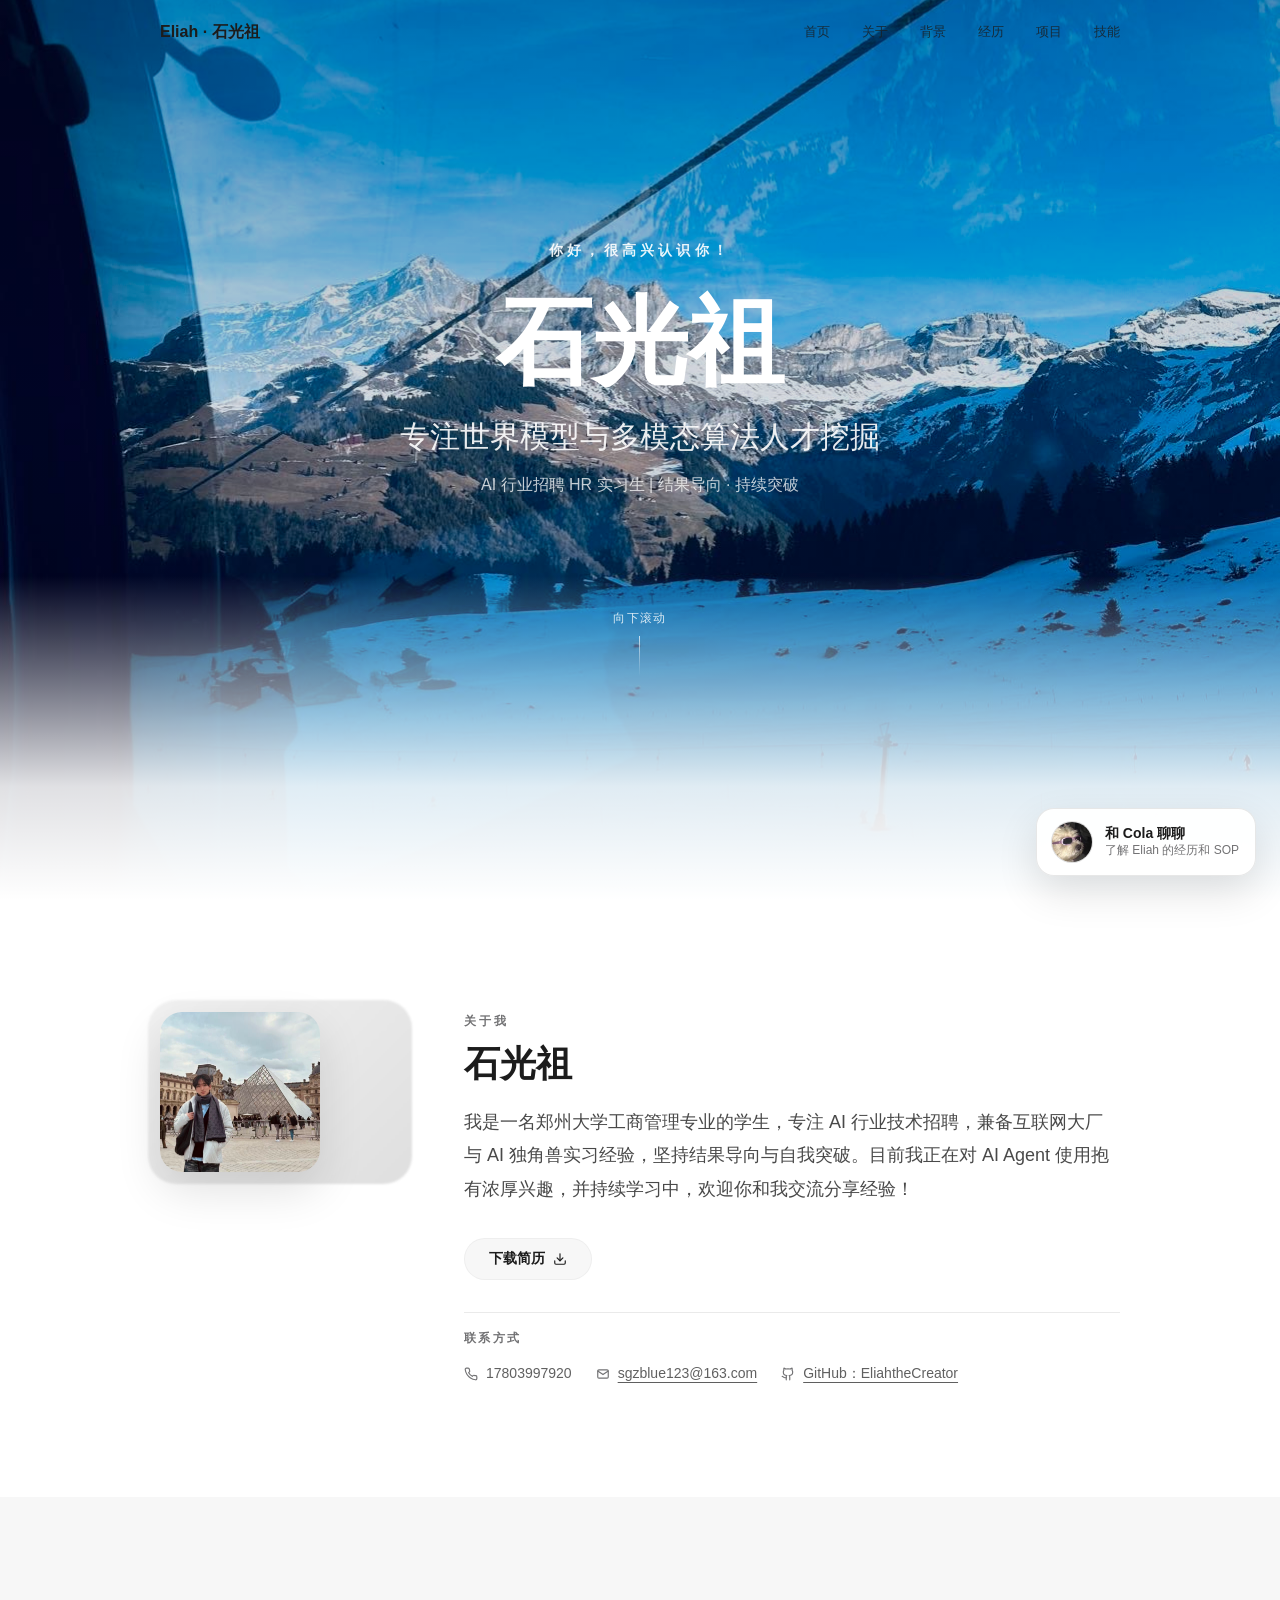
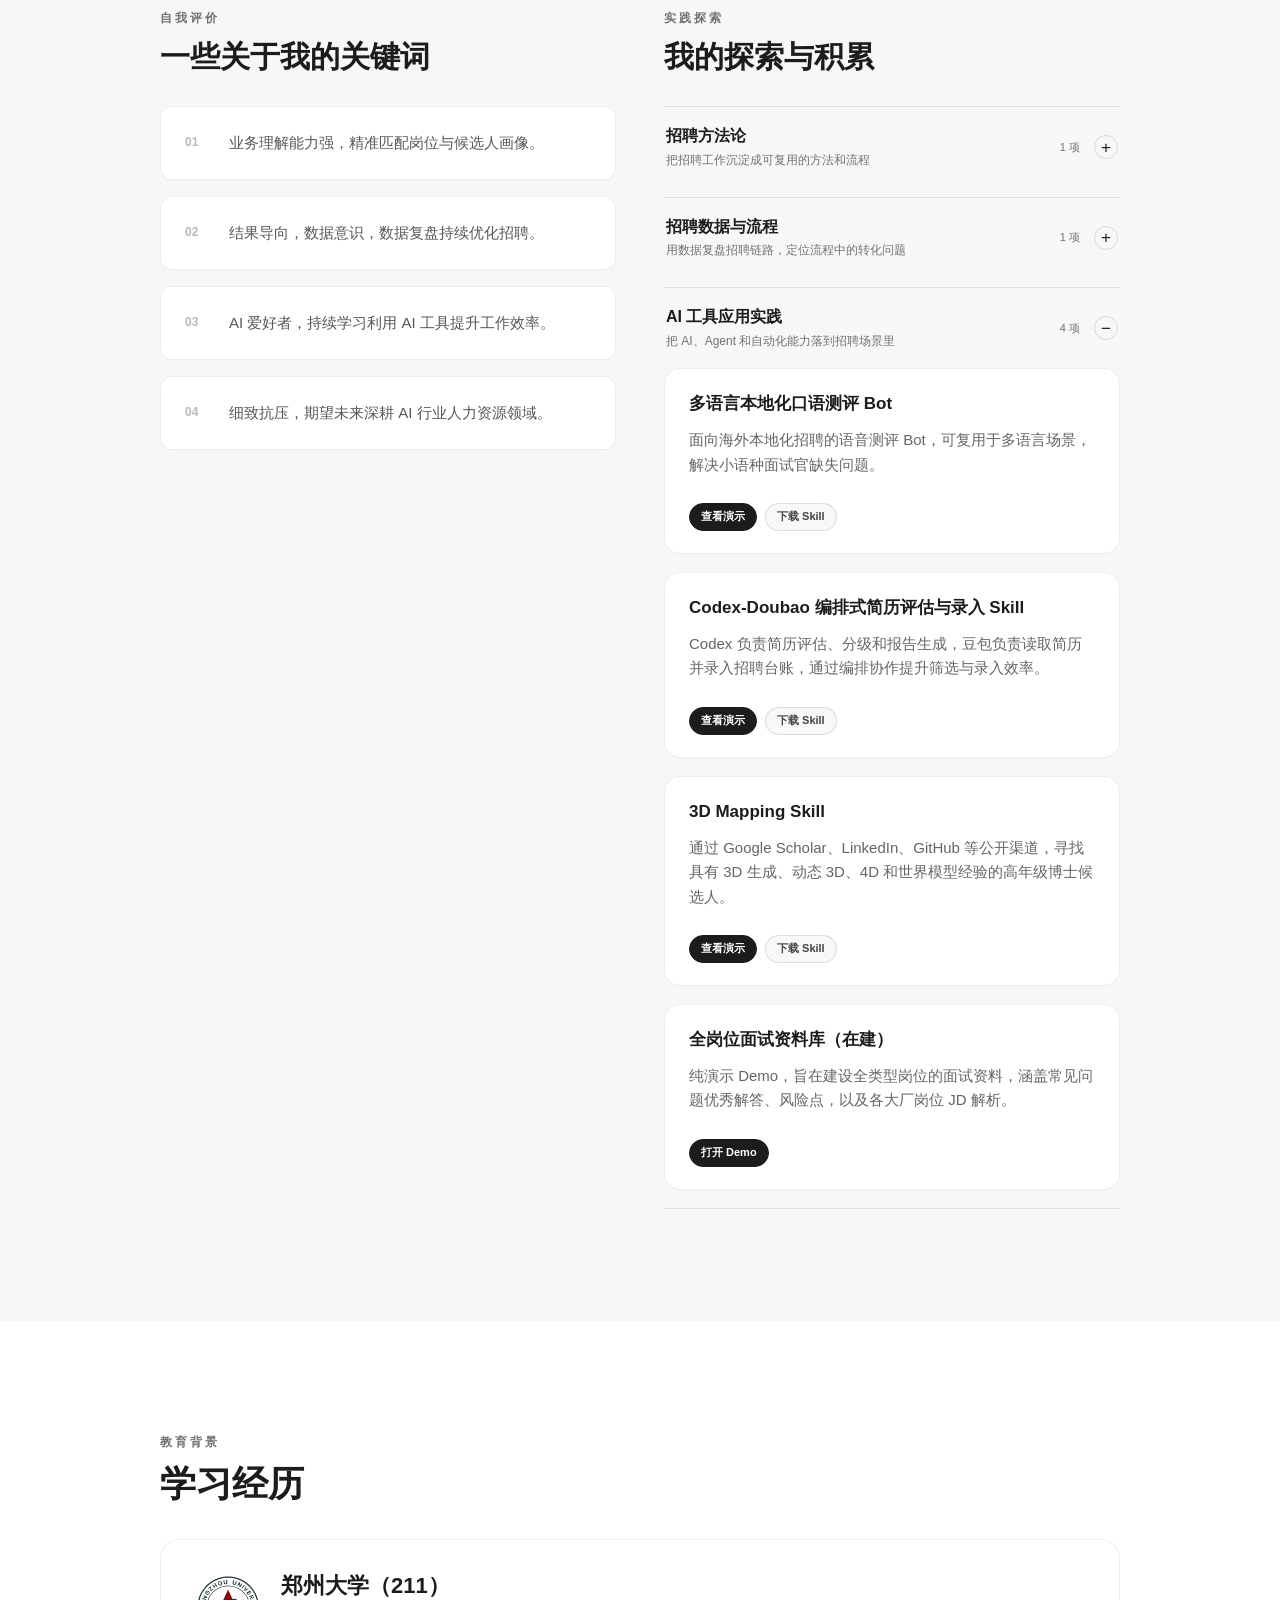
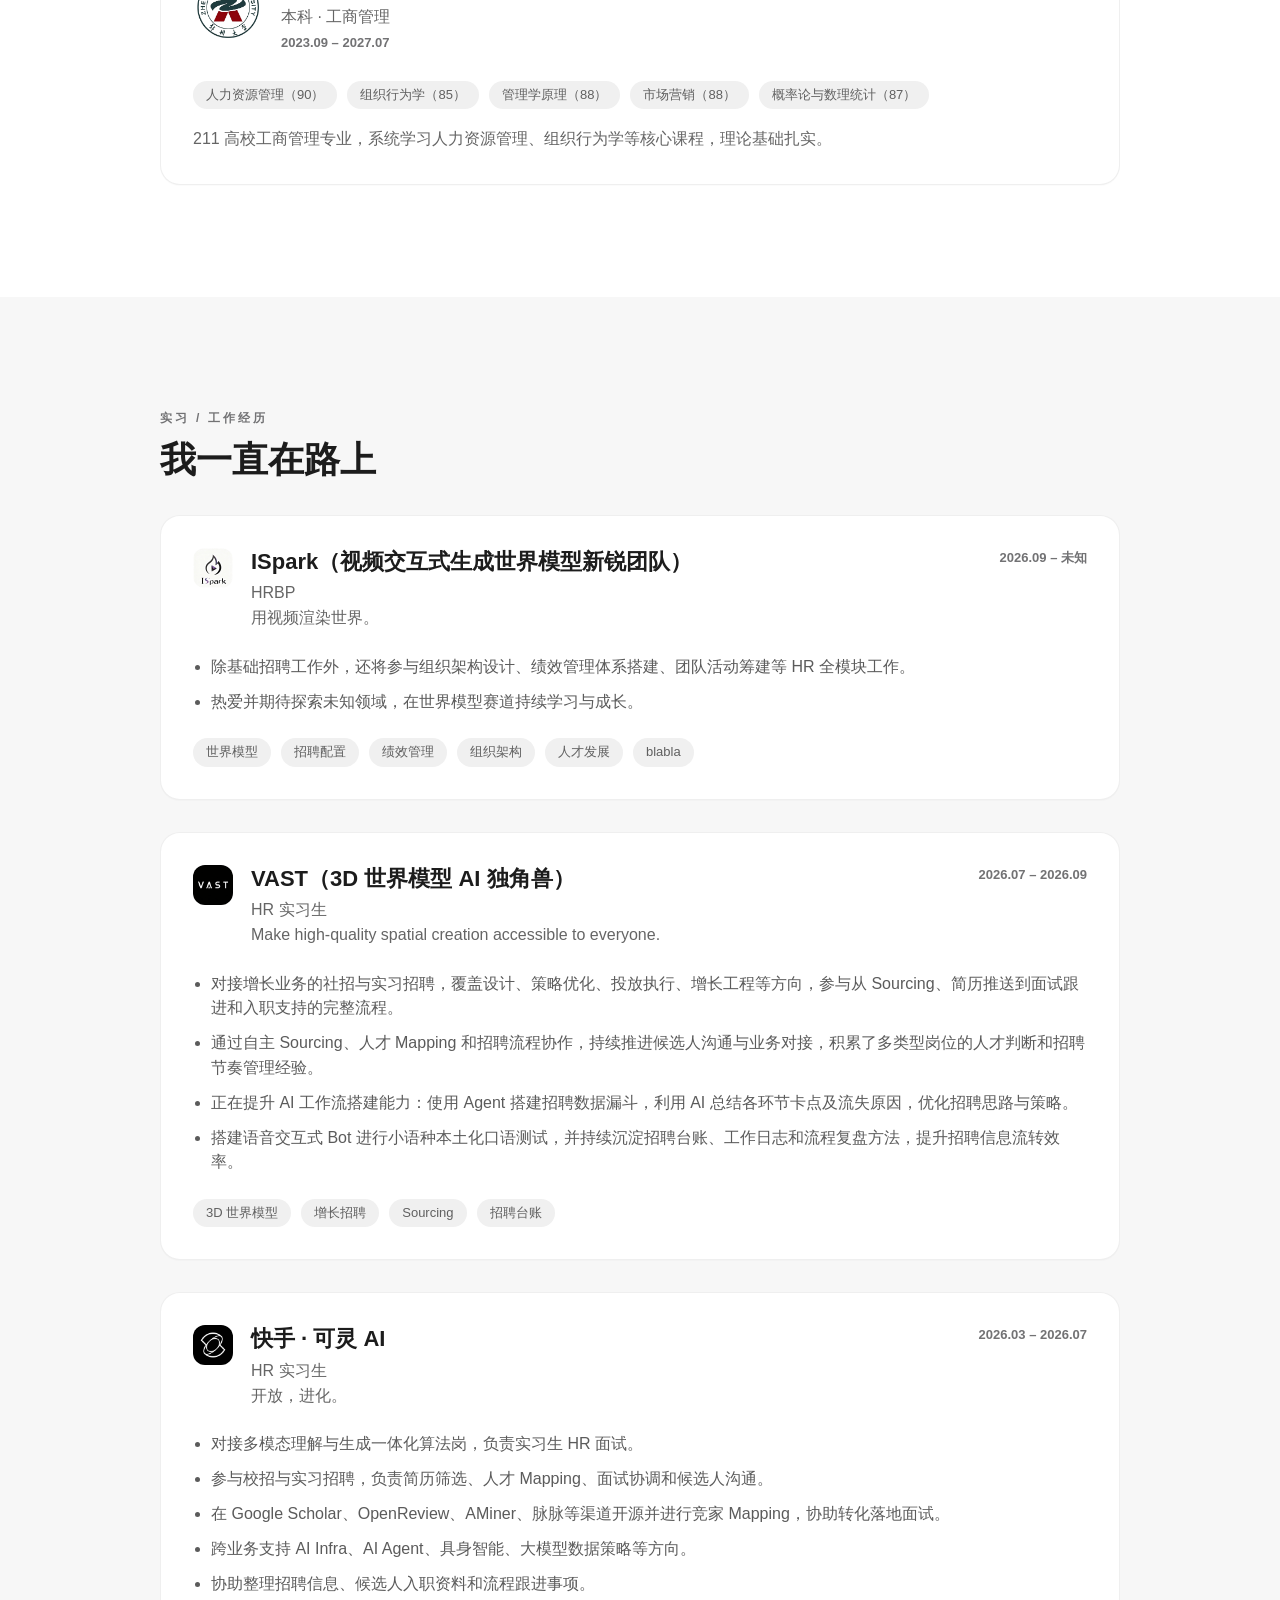
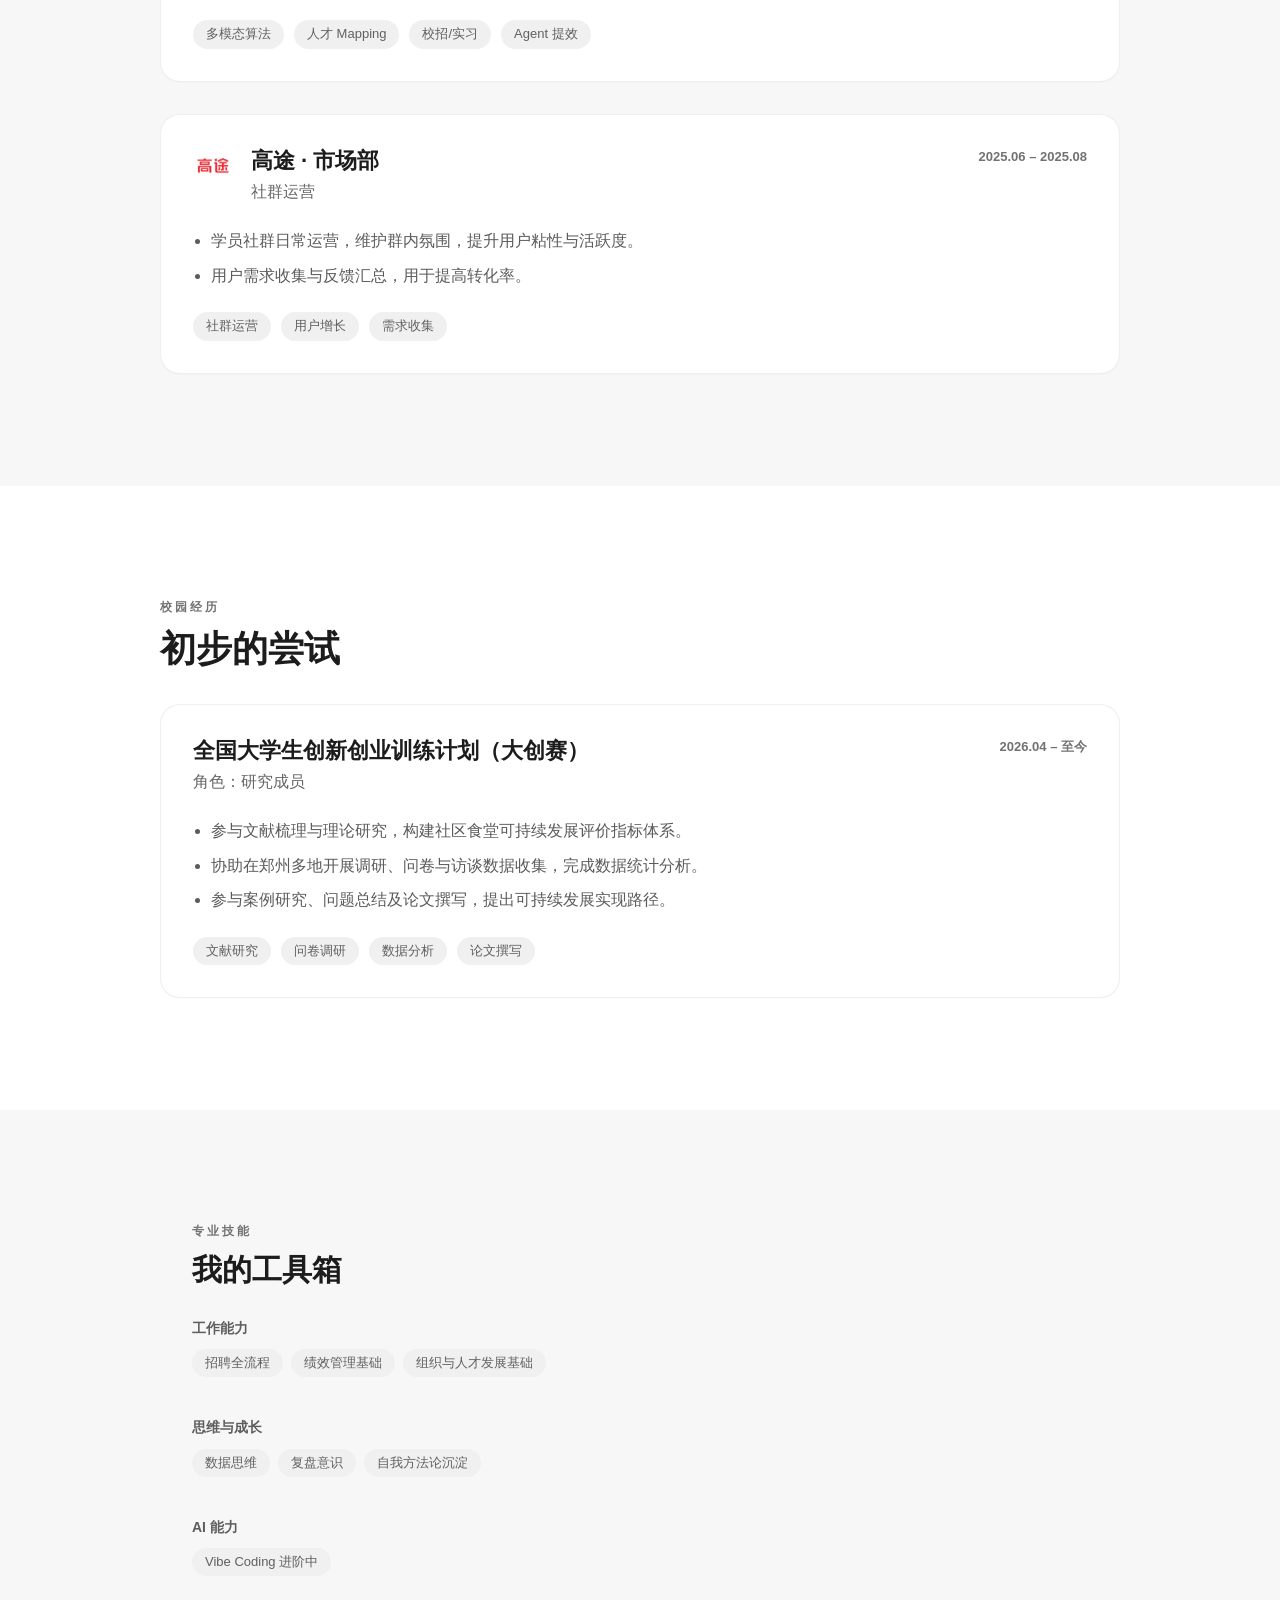
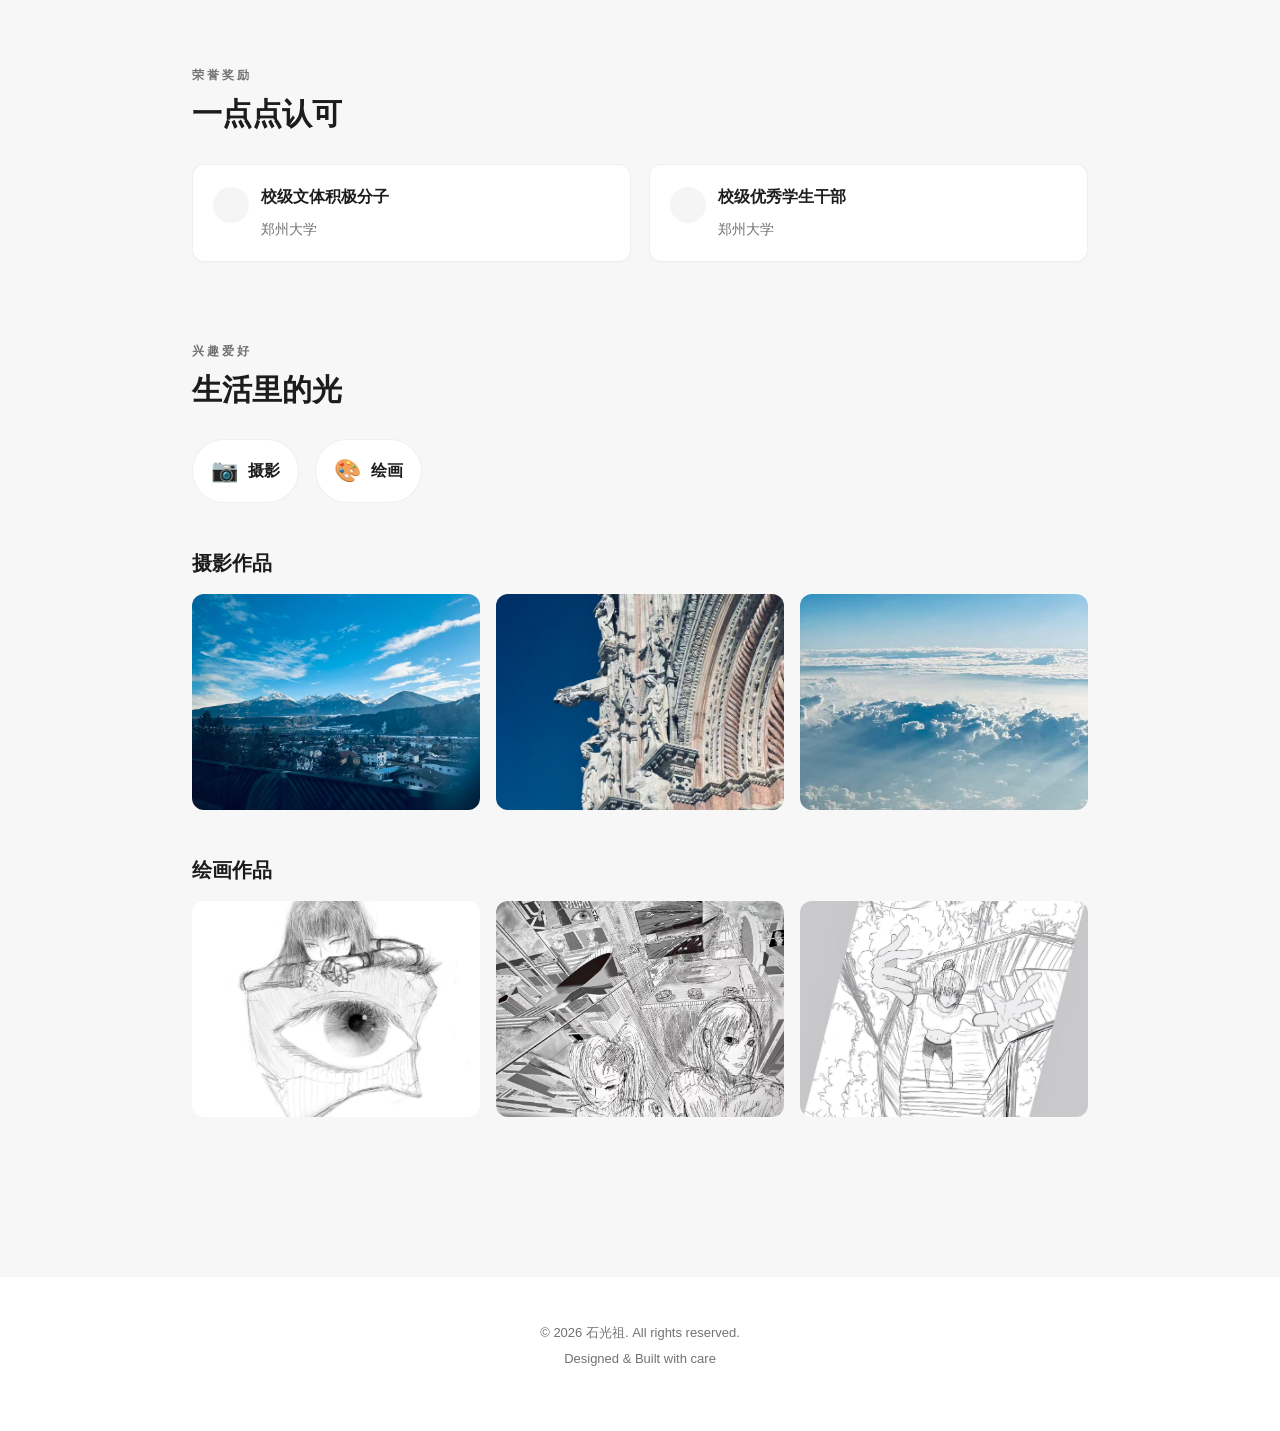
==== index.html @ 1adeec47 "Publish reusable skills and demos" ====
<!doctype html>
<html lang="zh-CN">
  <head>
    <meta charset="UTF-8" />
    <meta name="viewport" content="width=device-width, initial-scale=1.0" />
    <title>Eliah's Here</title>
    <meta
      name="description"
      content="石光祖的个人主页，专注世界模型与多模态算法人才挖掘。"
    />
    <link rel="icon" href="./assets/cola.jpg" />
    <link rel="stylesheet" href="./styles.css" />
  </head>
  <body>
    <header class="site-header" id="siteHeader">
      <div class="nav-shell">
        <a class="brand" href="#hero">Eliah · 石光祖</a>
        <nav class="nav-links" aria-label="主导航">
          <a href="#hero">首页</a>
          <a href="#about">关于</a>
          <a href="#education">背景</a>
          <a href="#experience">经历</a>
          <a href="#projects">项目</a>
          <a href="#skills">技能</a>
        </nav>
        <button class="menu-btn" id="menuBtn" type="button" aria-label="打开导航">
          <span></span>
          <span></span>
          <span></span>
        </button>
      </div>
      <nav class="mobile-menu" id="mobileMenu" aria-label="移动端导航">
        <a href="#hero">首页</a>
        <a href="#about">关于</a>
        <a href="#education">背景</a>
        <a href="#experience">经历</a>
        <a href="#projects">项目</a>
        <a href="#skills">技能</a>
      </nav>
    </header>

    <main>
      <section class="hero" id="hero">
        <img class="hero-bg" src="./assets/hero-bg.jpg" alt="封面风景" />
        <div class="hero-shade"></div>
        <div class="hero-fade"></div>
        <div class="hero-content reveal">
          <p class="eyebrow hero-eyebrow">你好，很高兴认识你！</p>
          <h1>石光祖</h1>
          <p class="hero-title">专注世界模型与多模态算法人才挖掘</p>
          <p class="hero-subtitle">AI 行业招聘 HR 实习生 | 结果导向 · 持续突破</p>
          <a class="scroll-link" href="#about">
            <span>向下滚动</span>
            <i></i>
          </a>
        </div>
      </section>

      <section class="section about" id="about">
        <div class="container about-grid reveal">
          <div class="portrait-wrap">
            <div class="portrait-glow"></div>
            <img class="portrait" src="./assets/avatar.jpg" alt="石光祖" />
            <div class="mobile-name">
              <strong>石光祖</strong>
              <span>HR · AI Native</span>
            </div>
          </div>
          <div class="about-body">
            <p class="eyebrow">关于我</p>
            <h2>石光祖</h2>
            <p class="lead">
              我是一名郑州大学工商管理专业的学生，专注 AI 行业技术招聘，兼备互联网大厂与 AI 独角兽实习经验，坚持结果导向与自我突破。目前我正在对 AI Agent 使用抱有浓厚兴趣，并持续学习中，欢迎你和我交流分享经验！
            </p>
            <a class="pill-button" href="https://4kuanfyra3sgm.feishuapp.com/app/app_17c2zdtcdy4/resume.pdf">
              下载简历
              <svg viewBox="0 0 24 24" aria-hidden="true"><path d="M21 15v4a2 2 0 0 1-2 2H5a2 2 0 0 1-2-2v-4"/><path d="M7 10l5 5 5-5"/><path d="M12 15V3"/></svg>
            </a>
            <div class="contact-block">
              <p class="eyebrow small">联系方式</p>
              <div class="contact-row">
                <a href="tel:17803997920">
                  <svg viewBox="0 0 24 24" aria-hidden="true"><path d="M22 16.92v3a2 2 0 0 1-2.18 2 19.8 19.8 0 0 1-8.63-3.07 19.5 19.5 0 0 1-6-6A19.8 19.8 0 0 1 2.12 4.18 2 2 0 0 1 4.11 2h3a2 2 0 0 1 2 1.72c.12.91.33 1.8.62 2.65a2 2 0 0 1-.45 2.11L8 9.76a16 16 0 0 0 6.24 6.24l1.27-1.27a2 2 0 0 1 2.11-.45c.85.29 1.74.5 2.65.62A2 2 0 0 1 22 16.92z"/></svg>
                  17803997920
                </a>
                <a class="contact-link-underlined" href="mailto:sgzblue123@163.com">
                  <svg viewBox="0 0 24 24" aria-hidden="true"><rect x="3" y="5" width="18" height="14" rx="2"/><path d="m3 7 9 6 9-6"/></svg>
                  sgzblue123@163.com
                </a>
                <a class="contact-link-underlined" href="https://github.com/EliahtheCreator" target="_blank" rel="noopener">
                  <svg viewBox="0 0 24 24" aria-hidden="true"><path d="M15 22v-4a4.8 4.8 0 0 0-1-3.5c3 0 6-2 6-5.5.08-1.25-.27-2.48-1-3.5.28-1.15.28-2.35 0-3.5 0 0-1 0-3 1.5-2.64-.5-5.36-.5-8 0C6 2 5 2 5 2c-.3 1.15-.3 2.35 0 3.5A5.4 5.4 0 0 0 4 9c0 3.5 3 5.5 6 5.5-.39.49-.68 1.05-.85 1.65S8.93 17.38 9 18v4"/><path d="M9 18c-4.51 2-5-2-7-2"/></svg>
                  GitHub：EliahtheCreator
                </a>
              </div>
            </div>
          </div>
        </div>
      </section>

      <section class="section section-soft self-evaluation" id="self-evaluation">
        <div class="container dual-grid reveal">
          <div class="stack-col">
            <div>
              <p class="eyebrow">自我评价</p>
              <h2>一些关于我的关键词</h2>
            </div>
            <div class="keyword-grid">
              <article><span>01</span><p>业务理解能力强，精准匹配岗位与候选人画像。</p></article>
              <article><span>02</span><p>结果导向，数据意识，数据复盘持续优化招聘。</p></article>
              <article><span>03</span><p>AI 爱好者，持续学习利用 AI 工具提升工作效率。</p></article>
              <article><span>04</span><p>细致抗压，期望未来深耕 AI 行业人力资源领域。</p></article>
            </div>
          </div>
          <div class="stack-col">
            <div>
              <p class="eyebrow">实践探索</p>
              <h2>我的探索与积累</h2>
            </div>
            <div class="project-categories">
              <details class="project-category">
                <summary>
                  <span>
                    <strong>招聘方法论</strong>
                    <small>把招聘工作沉淀成可复用的方法和流程</small>
                  </span>
                  <em>1 项</em>
                </summary>
                <div class="project-list">
                  <article class="project-card">
                    <h3>HR实习生 · 通用工作SOP</h3>
                    <p>经过长期的实习实践，沉淀招聘实习中的工作方法论，覆盖 Sourcing、简历推送、面试跟进、Offer 沟通和入职跟进等环节。</p>
                    <div class="project-actions">
                      <a class="project-link project-link-primary" href="./assets/skills/recruitment-intern-sop-original.md" target="_blank" rel="noopener">查看原稿</a>
                    </div>
                  </article>
                </div>
              </details>

              <details class="project-category">
                <summary>
                  <span>
                    <strong>招聘数据与流程</strong>
                    <small>用数据复盘招聘链路，定位流程中的转化问题</small>
                  </span>
                  <em>1 项</em>
                </summary>
                <div class="project-list">
                  <article class="project-card">
                    <h3>招聘漏斗分析</h3>
                    <p>Skill Agent 驱动的招聘数据分析工具，梳理 30+ 岗位招聘链路，识别流失症结，输出可视化归因看板。</p>
                    <div class="project-actions">
                      <span class="project-link project-link-disabled">演示暂不公开</span>
                      <a class="project-link project-link-secondary" href="./assets/skills/recruitment-funnel-analysis-skill.md" target="_blank" rel="noopener">下载 Skill</a>
                    </div>
                  </article>
                </div>
              </details>

              <details class="project-category" open>
                <summary>
                  <span>
                    <strong>AI 工具应用实践</strong>
                    <small>把 AI、Agent 和自动化能力落到招聘场景里</small>
                  </span>
                  <em>4 项</em>
                </summary>
                <div class="project-list">
                  <article class="project-card">
                    <h3>多语言本地化口语测评 Bot</h3>
                    <p>面向海外本地化招聘的语音测评 Bot，可复用于多语言场景，解决小语种面试官缺失问题。</p>
                    <div class="project-actions">
                      <a class="project-link project-link-primary" href="https://lcnwr1h8vnje.aiforce.cloud/app/app_17d8uydtnba/" target="_blank" rel="noopener">查看演示</a>
                      <a class="project-link project-link-secondary" href="./assets/skills/localization-intern-assessment-skill.md" target="_blank" rel="noopener">下载 Skill</a>
                    </div>
                  </article>
                  <article class="project-card">
                    <h3>Codex-Doubao 编排式简历评估与录入 Skill</h3>
                    <p>Codex 负责简历评估、分级和报告生成，豆包负责读取简历并录入招聘台账，通过编排协作提升筛选与录入效率。</p>
                    <div class="project-actions">
                      <a class="project-link project-link-primary" href="./assets/demos/resume-screening-demo.mov" target="_blank" rel="noopener">查看演示</a>
                      <a class="project-link project-link-secondary" href="./assets/skills/resume-screening-orchestration-skill.md" target="_blank" rel="noopener">下载 Skill</a>
                    </div>
                  </article>
                  <article class="project-card">
                    <h3>3D Mapping Skill</h3>
                    <p>通过 Google Scholar、LinkedIn、GitHub 等公开渠道，寻找具有 3D 生成、动态 3D、4D 和世界模型经验的高年级博士候选人。</p>
                    <div class="project-actions">
                      <a class="project-link project-link-primary" href="./assets/demos/3d-mapping-demo.mov" target="_blank" rel="noopener">查看演示</a>
                      <a class="project-link project-link-secondary" href="./assets/skills/ai-video-dynamic-3d-mapping-skill.md" target="_blank" rel="noopener">下载 Skill</a>
                    </div>
                  </article>
                  <article class="project-card">
                    <h3>全岗位面试资料库（在建）</h3>
                    <p>纯演示 Demo，旨在建设全类型岗位的面试资料，涵盖常见问题优秀解答、风险点，以及各大厂岗位 JD 解析。</p>
                    <div class="project-actions">
                      <a class="project-link project-link-primary" href="https://eliahthecreator.github.io/resume-interview-bot/?v=16" target="_blank" rel="noopener">打开 Demo</a>
                    </div>
                  </article>
                </div>
              </details>
            </div>
          </div>
        </div>
      </section>

      <section class="section education" id="education">
        <div class="container reveal">
          <p class="eyebrow">教育背景</p>
          <h2>学习经历</h2>
          <div class="education-card">
            <div class="edu-main">
              <img src="./assets/zzu-logo.jpg" alt="郑州大学（211）" />
              <div>
                <h3>郑州大学（211）</h3>
                <p>本科 · 工商管理</p>
                <time>2023.09 – 2027.07</time>
              </div>
            </div>
            <div class="course-grid">
              <span>人力资源管理（90）</span>
              <span>组织行为学（85）</span>
              <span>管理学原理（88）</span>
              <span>市场营销（88）</span>
              <span>概率论与数理统计（87）</span>
            </div>
            <p class="muted">211 高校工商管理专业，系统学习人力资源管理、组织行为学等核心课程，理论基础扎实。</p>
          </div>
        </div>
      </section>

      <section class="section section-soft experience" id="experience">
        <div class="container reveal">
          <p class="eyebrow">实习 / 工作经历</p>
          <h2>我一直在路上</h2>
          <div class="timeline">
            <article class="experience-card">
              <div class="role-head">
                <img src="./assets/ispark-logo.jpg" alt="ISpark（视频交互式生成世界模型新锐团队）" />
                <div>
                  <h3>ISpark（视频交互式生成世界模型新锐团队）</h3>
                  <p>HRBP</p>
                  <span>用视频渲染世界。</span>
                </div>
                <time>2026.09 – 未知</time>
              </div>
              <ul>
                <li>除基础招聘工作外，还将参与组织架构设计、绩效管理体系搭建、团队活动筹建等 HR 全模块工作。</li>
                <li>热爱并期待探索未知领域，在世界模型赛道持续学习与成长。</li>
              </ul>
              <div class="tags"><span>世界模型</span><span>招聘配置</span><span>绩效管理</span><span>组织架构</span><span>人才发展</span><span>blabla</span></div>
            </article>

            <article class="experience-card">
              <div class="role-head">
                <img src="./assets/vast-logo.jpg" alt="VAST（3D 世界模型 AI 独角兽）" />
                <div>
                  <h3>VAST（3D 世界模型 AI 独角兽）</h3>
                  <p>HR 实习生</p>
                  <span>Make high-quality spatial creation accessible to everyone.</span>
                </div>
                <time>2026.07 – 2026.09</time>
              </div>
              <ul>
                <li>对接增长业务的社招与实习招聘，覆盖设计、策略优化、投放执行、增长工程等方向，参与从 Sourcing、简历推送到面试跟进和入职支持的完整流程。</li>
                <li>通过自主 Sourcing、人才 Mapping 和招聘流程协作，持续推进候选人沟通与业务对接，积累了多类型岗位的人才判断和招聘节奏管理经验。</li>
                <li>正在提升 AI 工作流搭建能力：使用 Agent 搭建招聘数据漏斗，利用 AI 总结各环节卡点及流失原因，优化招聘思路与策略。</li>
                <li>搭建语音交互式 Bot 进行小语种本土化口语测试，并持续沉淀招聘台账、工作日志和流程复盘方法，提升招聘信息流转效率。</li>
              </ul>
              <div class="tags"><span>3D 世界模型</span><span>增长招聘</span><span>Sourcing</span><span>招聘台账</span></div>
            </article>

            <article class="experience-card">
              <div class="role-head">
                <img src="./assets/kuaishou-logo.jpg" alt="快手 · 可灵 AI" />
                <div>
                  <h3>快手 · 可灵 AI</h3>
                  <p>HR 实习生</p>
                  <span>开放，进化。</span>
                </div>
                <time>2026.03 – 2026.07</time>
              </div>
              <ul>
                <li>对接多模态理解与生成一体化算法岗，负责实习生 HR 面试。</li>
                <li>参与校招与实习招聘，负责简历筛选、人才 Mapping、面试协调和候选人沟通。</li>
                <li>在 Google Scholar、OpenReview、AMiner、脉脉等渠道开源并进行竞家 Mapping，协助转化落地面试。</li>
                <li>跨业务支持 AI Infra、AI Agent、具身智能、大模型数据策略等方向。</li>
                <li>协助整理招聘信息、候选人入职资料和流程跟进事项。</li>
              </ul>
              <div class="tags"><span>多模态算法</span><span>人才 Mapping</span><span>校招/实习</span><span>Agent 提效</span></div>
            </article>

            <article class="experience-card">
              <div class="role-head">
                <img src="./assets/gaotu-logo.jpg" alt="高途 · 市场部" />
                <div>
                  <h3>高途 · 市场部</h3>
                  <p>社群运营</p>
                </div>
                <time>2025.06 – 2025.08</time>
              </div>
              <ul>
                <li>学员社群日常运营，维护群内氛围，提升用户粘性与活跃度。</li>
                <li>用户需求收集与反馈汇总，用于提高转化率。</li>
              </ul>
              <div class="tags"><span>社群运营</span><span>用户增长</span><span>需求收集</span></div>
            </article>
          </div>
        </div>
      </section>

      <section class="section campus" id="projects">
        <div class="container reveal">
          <p class="eyebrow">校园经历</p>
          <h2>初步的尝试</h2>
          <article class="plain-card">
            <div class="split-head">
              <div>
                <h3>全国大学生创新创业训练计划（大创赛）</h3>
                <p>角色：研究成员</p>
              </div>
              <time>2026.04 – 至今</time>
            </div>
            <ul>
              <li>参与文献梳理与理论研究，构建社区食堂可持续发展评价指标体系。</li>
              <li>协助在郑州多地开展调研、问卷与访谈数据收集，完成数据统计分析。</li>
              <li>参与案例研究、问题总结及论文撰写，提出可持续发展实现路径。</li>
            </ul>
            <div class="tags"><span>文献研究</span><span>问卷调研</span><span>数据分析</span><span>论文撰写</span></div>
          </article>
        </div>
      </section>

      <section class="section section-soft skills" id="skills">
        <div class="container reveal">
          <p class="eyebrow">专业技能</p>
          <h2>我的工具箱</h2>
          <div class="skill-grid">
            <article><h3>工作能力</h3><span>招聘全流程</span><span>绩效管理基础</span><span>组织与人才发展基础</span></article>
            <article><h3>思维与成长</h3><span>数据思维</span><span>复盘意识</span><span>自我方法论沉淀</span></article>
            <article><h3>AI 能力</h3><span>Vibe Coding 进阶中</span></article>
          </div>
          <div class="subsection">
            <p class="eyebrow">荣誉奖励</p>
            <h2>一点点认可</h2>
          </div>
          <div class="award-list">
            <article><strong>校级文体积极分子</strong><span>郑州大学</span></article>
            <article><strong>校级优秀学生干部</strong><span>郑州大学</span></article>
          </div>
          <div class="subsection">
            <p class="eyebrow">兴趣爱好</p>
            <h2>生活里的光</h2>
          </div>
          <div class="hobby-icons">
            <div><span>📷</span><strong>摄影</strong></div>
            <div><span>🎨</span><strong>绘画</strong></div>
          </div>
          <h3 class="gallery-title">摄影作品</h3>
          <div class="gallery">
            <figure><img src="./assets/photo-1.jpg" alt="奥地利 · 因斯布鲁克" /><figcaption>奥地利 · 因斯布鲁克</figcaption></figure>
            <figure><img src="./assets/photo-2.jpg" alt="意大利 · 锡耶纳大教堂" /><figcaption>意大利 · 锡耶纳大教堂</figcaption></figure>
            <figure><img src="./assets/photo-3.jpg" alt="蓝天白云" /><figcaption>蓝天白云</figcaption></figure>
          </div>
          <h3 class="gallery-title">绘画作品</h3>
          <div class="gallery">
            <figure><img src="./assets/painting-1.jpg" alt="《裂瞳》" /><figcaption>《裂瞳》</figcaption></figure>
            <figure><img src="./assets/painting-2.jpg" alt="《Tears of Steel》" /><figcaption>《Tears of Steel》</figcaption></figure>
            <figure><img src="./assets/painting-3.jpg" alt="《向尘隅》" /><figcaption>《向尘隅》</figcaption></figure>
          </div>
        </div>
      </section>
    </main>

    <section class="agent-shell" aria-label="Cola 对话助手">
      <button class="agent-launcher" id="agentLauncher" type="button" aria-haspopup="dialog" aria-controls="agentPanel" aria-expanded="false">
        <span class="agent-launcher-icon" aria-hidden="true">
          <img src="./assets/cola.jpg" alt="" />
        </span>
        <span class="agent-launcher-copy">
          <strong>和 Cola 聊聊</strong>
          <small>了解 Eliah 的经历和 SOP</small>
        </span>
      </button>

      <aside class="agent-panel" id="agentPanel" role="dialog" aria-modal="false" aria-label="Cola 对话助手" hidden>
        <div class="agent-panel-header">
          <div>
            <p class="agent-kicker">Cola</p>
            <h2>问我关于 Eliah 的事</h2>
          </div>
          <button class="agent-close" id="agentClose" type="button" aria-label="关闭对话助手">
            <svg viewBox="0 0 24 24" aria-hidden="true"><path d="M18 6 6 18"/><path d="m6 6 12 12"/></svg>
          </button>
        </div>
        <div class="agent-body">
          <p class="agent-note">这是一个基于主页内容的离线助手。你可以直接问经历、教育、项目、招聘 SOP、兴趣，或者让它把回答说得更像聊天一点。</p>
          <div class="agent-suggestions" id="agentSuggestions"></div>
          <div class="agent-messages" id="agentMessages" aria-live="polite"></div>
        </div>
        <form class="agent-composer" id="agentForm">
          <input id="agentInput" type="text" autocomplete="off" placeholder="比如：你在 VAST 主要做了什么？" />
          <button type="submit">发送</button>
        </form>
      </aside>
    </section>

    <footer class="footer">
      <p>© 2026 石光祖. All rights reserved.</p>
      <p>Designed &amp; Built with care</p>
    </footer>

    <script src="./script.js"></script>
  </body>
</html>
---- styles.css ----
:root {
  --foreground: #1c1c1c;
  --muted: #727274;
  --soft: #f7f7f7;
  --line: rgba(28, 28, 28, 0.1);
  --card: #ffffff;
  --container: 960px;
}

* {
  box-sizing: border-box;
}

html {
  scroll-behavior: smooth;
}

body {
  margin: 0;
  background: #ffffff;
  color: var(--foreground);
  font-family: Inter, "Noto Sans SC", -apple-system, BlinkMacSystemFont, "Segoe UI", Roboto, sans-serif;
  font-size: 16px;
  line-height: 1.55;
  letter-spacing: 0;
}

a {
  color: inherit;
  text-decoration: none;
}

img {
  display: block;
  max-width: 100%;
}

svg {
  width: 1em;
  height: 1em;
  fill: none;
  stroke: currentColor;
  stroke-width: 2;
  stroke-linecap: round;
  stroke-linejoin: round;
}

.site-header {
  position: fixed;
  inset: 0 0 auto;
  z-index: 50;
  color: var(--foreground);
  transition: background 0.4s ease, color 0.4s ease, border-color 0.4s ease, box-shadow 0.4s ease;
  border-bottom: 1px solid transparent;
}

.site-header.is-scrolled,
.site-header.menu-open {
  background: rgba(255, 255, 255, 0.94);
  color: var(--foreground);
  border-bottom-color: var(--line);
  box-shadow: 0 12px 32px rgba(0, 0, 0, 0.03);
  backdrop-filter: blur(18px);
}

.nav-shell {
  width: min(var(--container), calc(100% - 48px));
  height: 64px;
  margin: 0 auto;
  display: flex;
  align-items: center;
  justify-content: space-between;
}

.brand {
  font-size: 16px;
  font-weight: 700;
  letter-spacing: 0;
}

.nav-links {
  display: flex;
  gap: 32px;
  align-items: center;
}

.nav-links a,
.mobile-menu a {
  font-size: 13px;
  font-weight: 500;
  color: currentColor;
  opacity: 0.78;
  transition: opacity 0.25s ease, color 0.25s ease;
}

.nav-links a:hover,
.mobile-menu a:hover {
  opacity: 1;
}

.menu-btn {
  display: none;
  width: 40px;
  height: 40px;
  border: 0;
  background: transparent;
  color: currentColor;
  padding: 9px;
}

.menu-btn span {
  display: block;
  height: 2px;
  margin: 5px 0;
  background: currentColor;
  border-radius: 2px;
}

.mobile-menu {
  display: none;
  width: min(var(--container), calc(100% - 48px));
  margin: 0 auto;
  padding: 8px 0 18px;
  gap: 14px;
}

.hero {
  position: relative;
  min-height: 100svh;
  display: flex;
  align-items: center;
  justify-content: center;
  overflow: hidden;
}

.hero-bg,
.hero-shade,
.hero-fade {
  position: absolute;
  inset: 0;
}

.hero-bg {
  width: 100%;
  height: 100%;
  object-fit: cover;
}

.hero-shade {
  background: linear-gradient(180deg, rgba(0, 0, 0, 0.28), rgba(0, 0, 0, 0.12) 46%, rgba(0, 0, 0, 0.3));
}

.hero-fade {
  top: auto;
  height: 36%;
  background: linear-gradient(0deg, #fff 0%, rgba(255, 255, 255, 0.88) 35%, rgba(255, 255, 255, 0) 100%);
}

.hero-content {
  position: relative;
  z-index: 1;
  width: min(544px, calc(100% - 48px));
  padding: 80px 0 64px;
  text-align: center;
}

.eyebrow {
  margin: 0 0 12px;
  color: var(--muted);
  font-size: 12px;
  font-weight: 600;
  letter-spacing: 0.24em;
  text-transform: uppercase;
}

.hero-eyebrow {
  margin-bottom: 30px;
  color: rgba(255, 255, 255, 0.9);
  letter-spacing: 0.3em;
  font-size: 14px;
}

.hero h1 {
  margin: 0;
  color: #fff;
  font-size: 96px;
  line-height: 1.05;
  font-weight: 700;
  letter-spacing: 0;
}

.hero-title {
  margin: 26px 0 0;
  color: rgba(255, 255, 255, 0.9);
  font-size: 30px;
  line-height: 1.2;
  font-weight: 300;
}

.hero-subtitle {
  margin: 18px 0 0;
  color: rgba(255, 255, 255, 0.76);
  font-size: 16px;
  font-weight: 300;
}

.scroll-link {
  display: inline-flex;
  flex-direction: column;
  align-items: center;
  gap: 8px;
  margin-top: 112px;
  color: rgba(255, 255, 255, 0.82);
  font-size: 12px;
  letter-spacing: 0.12em;
}

.scroll-link i {
  width: 1px;
  height: 40px;
  background: linear-gradient(180deg, rgba(255, 255, 255, 0.72), rgba(255, 255, 255, 0));
}

.section {
  padding: 112px 0;
}

.section-soft {
  background: var(--soft);
}

.container {
  width: min(var(--container), calc(100% - 48px));
  margin: 0 auto;
}

h2 {
  margin: 0 0 34px;
  font-size: 36px;
  line-height: 1.15;
  font-weight: 700;
  letter-spacing: 0;
}

h3 {
  margin: 0;
  font-size: 22px;
  line-height: 1.25;
  letter-spacing: 0;
}

.about-grid {
  display: grid;
  grid-template-columns: 240px 1fr;
  gap: 64px;
  align-items: start;
}

.portrait-wrap {
  position: relative;
}

.portrait-glow {
  position: absolute;
  inset: -12px;
  border-radius: 28px;
  background: linear-gradient(135deg, #f2f2f2, #dfdfdf);
  filter: blur(1px);
}

.portrait {
  position: relative;
  width: 160px;
  height: 160px;
  object-fit: cover;
  border-radius: 22px;
  box-shadow: 0 18px 46px rgba(0, 0, 0, 0.12);
}

.mobile-name {
  display: none;
}

.about-body h2 {
  margin-bottom: 22px;
}

.lead {
  margin: 0;
  color: rgba(28, 28, 28, 0.8);
  font-size: 18px;
  line-height: 1.85;
  font-weight: 300;
}

.pill-button {
  display: inline-flex;
  align-items: center;
  gap: 8px;
  margin-top: 32px;
  min-height: 42px;
  padding: 0 24px;
  border-radius: 999px;
  background: #f7f7f7;
  border: 1px solid rgba(28, 28, 28, 0.04);
  font-size: 14px;
  font-weight: 700;
  transition: background 0.25s ease, transform 0.25s ease;
}

.pill-button:hover {
  background: #ececec;
  transform: translateY(-1px);
}

.contact-block {
  margin-top: 32px;
  padding-top: 16px;
  border-top: 1px solid rgba(28, 28, 28, 0.09);
}

.eyebrow.small {
  margin-bottom: 16px;
  letter-spacing: 0.2em;
}

.contact-row {
  display: flex;
  flex-wrap: wrap;
  gap: 12px 24px;
}

.contact-row a,
.contact-row span {
  display: inline-flex;
  align-items: center;
  gap: 8px;
  color: rgba(28, 28, 28, 0.7);
  font-size: 14px;
}

.contact-row svg {
  color: var(--muted);
}

.contact-link-underlined {
  text-decoration: underline;
  text-underline-offset: 4px;
  text-decoration-thickness: 1px;
}

.contact-link-underlined:hover {
  color: var(--foreground);
  text-decoration-thickness: 1.5px;
}

.dual-grid {
  display: grid;
  grid-template-columns: repeat(2, minmax(0, 1fr));
  gap: 48px;
}

.stack-col {
  display: grid;
  align-content: start;
  gap: 32px;
}

.self-evaluation h2 {
  margin-bottom: 0;
  font-size: 30px;
}

.keyword-grid {
  display: grid;
  grid-template-columns: 1fr;
  gap: 16px;
}

.keyword-grid article,
.project-card,
.education-card,
.experience-card,
.plain-card,
.skill-grid article,
.award-list article {
  border: 1px solid rgba(28, 28, 28, 0.07);
  background: #fff;
  box-shadow: 0 1px 1px rgba(0, 0, 0, 0.02);
}

.keyword-grid article {
  position: relative;
  min-height: 74px;
  padding: 24px 24px 24px 68px;
  border-radius: 12px;
}

.keyword-grid span {
  position: absolute;
  left: 24px;
  top: 26px;
  display: block;
  margin-bottom: 0;
  color: #b9b9bb;
  font-size: 12px;
  font-weight: 700;
}

.keyword-grid p {
  margin: 0;
  color: rgba(28, 28, 28, 0.74);
  font-size: 15px;
}

.project-list {
  display: grid;
  gap: 18px;
}

.project-categories {
  display: grid;
  gap: 10px;
}

.project-category {
  border-top: 1px solid rgba(28, 28, 28, 0.1);
}

.project-category:last-child {
  border-bottom: 1px solid rgba(28, 28, 28, 0.1);
}

.project-category summary {
  display: grid;
  grid-template-columns: 1fr auto;
  gap: 18px;
  align-items: center;
  padding: 18px 2px;
  cursor: pointer;
  list-style: none;
}

.project-category summary::-webkit-details-marker {
  display: none;
}

.project-category summary > span {
  display: grid;
  gap: 4px;
}

.project-category summary strong {
  font-size: 16px;
  line-height: 1.35;
}

.project-category summary small {
  color: var(--muted);
  font-size: 12px;
  line-height: 1.5;
}

.project-category summary em {
  display: inline-flex;
  align-items: center;
  gap: 14px;
  color: var(--muted);
  font-size: 11px;
  font-style: normal;
  white-space: nowrap;
}

.project-category summary em::after {
  content: "+";
  display: inline-grid;
  width: 22px;
  height: 22px;
  place-items: center;
  border: 1px solid rgba(28, 28, 28, 0.14);
  border-radius: 50%;
  color: var(--foreground);
  font-size: 17px;
  font-weight: 400;
  line-height: 1;
}

.project-category[open] summary em::after {
  content: "−";
}

.project-category .project-list {
  padding: 0 0 18px;
}

.project-card {
  display: flex;
  flex-direction: column;
  padding: 24px 24px 22px;
  border-radius: 16px;
  transition: transform 0.25s ease, box-shadow 0.25s ease;
}

.project-card:hover {
  transform: translateY(-2px);
  box-shadow: 0 20px 50px rgba(0, 0, 0, 0.06);
}

.project-card p {
  margin: 14px 0 0;
  color: rgba(28, 28, 28, 0.68);
  font-size: 15px;
  line-height: 1.62;
}

.project-card h3 {
  font-size: 17px;
  margin: 0;
}

.project-actions {
  display: flex;
  flex-wrap: wrap;
  gap: 8px;
  margin-top: 24px;
  padding-top: 2px;
}

.project-link {
  display: inline-flex;
  align-items: center;
  justify-content: center;
  min-height: 28px;
  padding: 0 11px;
  border-radius: 999px;
  border: 1px solid rgba(28, 28, 28, 0.12);
  background: #fff;
  color: rgba(28, 28, 28, 0.82);
  font-size: 11px;
  font-weight: 600;
  text-decoration: none;
}

.project-link-primary {
  background: #1c1c1c;
  border-color: #1c1c1c;
  color: #fff;
}

.project-link-secondary {
  background: #f8f8f8;
}

.project-link-disabled {
  background: #f4f4f4;
  border-color: rgba(28, 28, 28, 0.08);
  color: rgba(28, 28, 28, 0.48);
  cursor: default;
}

.project-link-primary:hover {
  background: #333;
  border-color: #333;
}

.project-link-secondary:hover {
  background: #f1f1f1;
}

.education-card,
.plain-card {
  position: relative;
  padding: 32px;
  border-radius: 20px;
}

.edu-main,
.role-head {
  display: grid;
  grid-template-columns: auto 1fr auto;
  gap: 18px;
  align-items: start;
}

.edu-main img {
  width: 70px;
  height: 70px;
  border-radius: 16px;
  object-fit: cover;
}

time {
  color: var(--muted);
  font-size: 13px;
  font-weight: 600;
  white-space: nowrap;
}

.edu-main p,
.role-head p,
.role-head span,
.split-head p,
.muted {
  margin: 6px 0 0;
  color: rgba(28, 28, 28, 0.68);
}

.course-grid {
  display: flex;
  flex-wrap: wrap;
  gap: 10px;
  margin: 26px 0 18px;
}

.course-grid span,
.tags span,
.skill-grid span {
  display: inline-flex;
  align-items: center;
  min-height: 28px;
  padding: 4px 13px;
  border-radius: 999px;
  background: #f0f0f0;
  color: rgba(28, 28, 28, 0.68);
  font-size: 13px;
  font-weight: 500;
}

.timeline {
  display: grid;
  gap: 32px;
}

.experience-card {
  padding: 32px;
  border-radius: 20px;
}

.role-head img {
  width: 40px;
  height: 40px;
  border-radius: 12px;
  object-fit: cover;
}

.experience-card ul,
.plain-card ul {
  margin: 24px 0 0;
  padding-left: 18px;
  color: rgba(28, 28, 28, 0.72);
}

.experience-card li,
.plain-card li {
  margin: 10px 0;
}

.tags {
  display: flex;
  flex-wrap: wrap;
  gap: 10px;
  margin-top: 24px;
}

.split-head {
  display: flex;
  align-items: start;
  justify-content: space-between;
  gap: 24px;
}

.skill-grid {
  display: grid;
  gap: 32px;
}

.skill-grid article {
  min-height: auto;
  padding: 0;
  border: 0;
  border-radius: 0;
  background: transparent;
  box-shadow: none;
}

.skill-grid h3 {
  margin-bottom: 12px;
  color: rgba(28, 28, 28, 0.7);
  font-size: 14px;
  font-weight: 600;
}

.skill-grid span {
  margin: 0 8px 10px 0;
}

.subsection {
  margin-top: 80px;
}

.skills .container {
  width: min(896px, calc(100% - 48px));
}

.skills h2 {
  font-size: 30px;
  margin-bottom: 32px;
}

.award-list {
  display: grid;
  grid-template-columns: repeat(2, 1fr);
  gap: 18px;
}

.award-list article {
  position: relative;
  min-height: 81px;
  padding: 20px 20px 20px 68px;
  border-radius: 12px;
}

.award-list article::before {
  content: "";
  position: absolute;
  left: 20px;
  top: 22px;
  width: 36px;
  height: 36px;
  border-radius: 50%;
  background: #f5f5f5;
}

.award-list strong,
.award-list span {
  display: block;
}

.award-list span {
  margin-top: 10px;
  color: var(--muted);
  font-size: 14px;
}

.hobby-icons {
  display: flex;
  gap: 16px;
  margin-bottom: 48px;
}

.hobby-icons div {
  display: inline-flex;
  align-items: center;
  gap: 10px;
  padding: 14px 18px;
  border-radius: 999px;
  background: #fff;
  border: 1px solid rgba(28, 28, 28, 0.07);
}

.hobby-icons span {
  font-size: 22px;
}

.gallery-title {
  margin: 0 0 18px;
  font-size: 20px;
}

.gallery {
  display: grid;
  grid-template-columns: repeat(3, 1fr);
  gap: 16px;
  margin-bottom: 48px;
}

.gallery figure {
  position: relative;
  overflow: hidden;
  border-radius: 12px;
  margin: 0;
}

.gallery figure::after {
  content: "";
  position: absolute;
  inset: 0;
  background: linear-gradient(0deg, rgba(0, 0, 0, 0.22), rgba(0, 0, 0, 0) 52%);
  opacity: 0;
  transition: opacity 0.25s ease;
}

.gallery figure:hover::after,
.gallery figure:hover figcaption {
  opacity: 1;
}

.gallery img {
  width: 100%;
  aspect-ratio: 4 / 3;
  object-fit: cover;
}

.gallery figcaption {
  position: absolute;
  left: 12px;
  bottom: 12px;
  z-index: 1;
  margin-top: 0;
  color: rgba(255, 255, 255, 0.92);
  font-size: 12px;
  font-weight: 300;
  opacity: 0;
  transition: opacity 0.25s ease;
}

.footer {
  padding: 40px 24px 56px;
  text-align: center;
  color: var(--muted);
  font-size: 13px;
}

.footer p {
  margin: 6px 0;
}

.agent-shell {
  position: fixed;
  right: 24px;
  bottom: 24px;
  z-index: 60;
}

.agent-launcher {
  display: inline-flex;
  align-items: center;
  gap: 12px;
  padding: 12px 16px 12px 14px;
  border: 1px solid rgba(28, 28, 28, 0.1);
  border-radius: 18px;
  background: rgba(255, 255, 255, 0.94);
  color: var(--foreground);
  box-shadow: 0 16px 40px rgba(0, 0, 0, 0.12);
  backdrop-filter: blur(16px);
}

.agent-launcher-icon {
  display: inline-flex;
  align-items: center;
  justify-content: center;
  width: 42px;
  height: 42px;
  overflow: hidden;
  border: 1px solid rgba(28, 28, 28, 0.1);
  border-radius: 50%;
  background: #f4f4f4;
  color: var(--foreground);
  flex: 0 0 auto;
}

.agent-launcher-icon img {
  width: 100%;
  height: 100%;
  object-fit: cover;
}

.agent-launcher-copy {
  display: grid;
  gap: 1px;
  text-align: left;
}

.agent-launcher-copy strong {
  font-size: 14px;
  line-height: 1.2;
}

.agent-launcher-copy small {
  color: var(--muted);
  font-size: 12px;
}

.agent-panel {
  position: absolute;
  right: 0;
  bottom: 68px;
  width: min(380px, calc(100vw - 48px));
  max-height: min(68vh, 640px);
  display: grid;
  grid-template-rows: auto 1fr auto;
  overflow: hidden;
  border: 1px solid rgba(28, 28, 28, 0.1);
  border-radius: 20px;
  background: rgba(255, 255, 255, 0.98);
  box-shadow: 0 24px 60px rgba(0, 0, 0, 0.16);
  backdrop-filter: blur(16px);
}

.agent-panel[hidden] {
  display: none;
}

.agent-panel-header {
  display: flex;
  align-items: start;
  justify-content: space-between;
  gap: 16px;
  padding: 18px 18px 14px;
  border-bottom: 1px solid rgba(28, 28, 28, 0.08);
}

.agent-panel-header h2 {
  margin: 2px 0 0;
  font-size: 18px;
  line-height: 1.2;
}

.agent-kicker {
  margin: 0;
  color: var(--muted);
  font-size: 11px;
  font-weight: 700;
  letter-spacing: 0.2em;
  text-transform: uppercase;
}

.agent-close {
  width: 36px;
  height: 36px;
  border: 0;
  border-radius: 10px;
  background: #f5f5f5;
  color: var(--foreground);
  flex: 0 0 auto;
}

.agent-close svg {
  width: 16px;
  height: 16px;
}

.agent-body {
  display: grid;
  gap: 14px;
  padding: 16px 18px;
  overflow: auto;
}

.agent-note {
  margin: 0;
  color: rgba(28, 28, 28, 0.68);
  font-size: 13px;
  line-height: 1.6;
}

.agent-suggestions {
  display: flex;
  flex-wrap: wrap;
  gap: 8px;
}

.agent-chip {
  display: inline-flex;
  align-items: center;
  min-height: 30px;
  padding: 0 12px;
  border: 1px solid rgba(28, 28, 28, 0.08);
  border-radius: 999px;
  background: #f6f6f6;
  color: rgba(28, 28, 28, 0.82);
  font-size: 12px;
  font-weight: 500;
}

.agent-messages {
  display: grid;
  gap: 12px;
  align-content: start;
  min-height: 220px;
}

.agent-message {
  display: grid;
  gap: 6px;
}

.agent-message[data-role="user"] {
  justify-items: end;
}

.agent-bubble {
  max-width: 92%;
  padding: 12px 14px;
  border-radius: 16px;
  font-size: 13px;
  line-height: 1.6;
  white-space: pre-wrap;
}

.agent-message[data-role="user"] .agent-bubble {
  background: #1c1c1c;
  color: #fff;
  border-bottom-right-radius: 6px;
}

.agent-message[data-role="assistant"] .agent-bubble {
  background: #f4f4f4;
  color: var(--foreground);
  border-bottom-left-radius: 6px;
}

.agent-bubble--typing {
  display: inline-flex;
  align-items: center;
  gap: 5px;
  min-height: 42px;
  padding-inline: 16px;
}

.agent-bubble--typing span {
  width: 7px;
  height: 7px;
  border-radius: 999px;
  background: rgba(28, 28, 28, 0.38);
  animation: agent-pulse 1s infinite ease-in-out;
}

.agent-bubble--typing span:nth-child(2) {
  animation-delay: 0.14s;
}

.agent-bubble--typing span:nth-child(3) {
  animation-delay: 0.28s;
}

.agent-meta {
  color: var(--muted);
  font-size: 11px;
}

@keyframes agent-pulse {
  0%,
  80%,
  100% {
    transform: translateY(0);
    opacity: 0.45;
  }
  40% {
    transform: translateY(-3px);
    opacity: 1;
  }
}

.agent-composer {
  display: grid;
  grid-template-columns: 1fr auto;
  gap: 10px;
  padding: 14px 18px 18px;
  border-top: 1px solid rgba(28, 28, 28, 0.08);
}

.agent-composer input {
  width: 100%;
  min-width: 0;
  height: 42px;
  padding: 0 14px;
  border: 1px solid rgba(28, 28, 28, 0.12);
  border-radius: 12px;
  background: #fff;
  color: var(--foreground);
  font: inherit;
}

.agent-composer input:focus {
  outline: none;
  border-color: rgba(28, 28, 28, 0.32);
}

.agent-composer button {
  height: 42px;
  padding: 0 16px;
  border: 0;
  border-radius: 12px;
  background: #1c1c1c;
  color: #fff;
  font: inherit;
  font-weight: 600;
}

.agent-composer button:hover {
  background: #333;
}

.reveal {
  opacity: 0.01;
  transform: translateY(10px);
  transition: opacity 0.36s ease, transform 0.36s ease;
}

.reveal.is-visible {
  opacity: 1;
  transform: translateY(0);
}

@media (max-width: 760px) {
  .nav-shell {
    width: calc(100% - 48px);
    height: 56px;
  }

  .brand {
    font-size: 14px;
  }

  .nav-links {
    display: none;
  }

  .menu-btn {
    display: block;
  }

  .mobile-menu.is-open {
    display: grid;
  }

  .hero-content {
    width: calc(100% - 40px);
    padding-top: 76px;
  }

  .hero-bg {
    object-position: 50% center;
  }

  .hero-eyebrow {
    margin-bottom: 22px;
    font-size: 12px;
  }

  .hero h1 {
    font-size: 56px;
  }

  .hero-title {
    margin-top: 22px;
    font-size: 21px;
    line-height: 1.35;
  }

  .hero-subtitle {
    font-size: 14px;
  }

  .scroll-link {
    margin-top: 78px;
  }

  .section {
    padding: 78px 0;
  }

  .container {
    width: calc(100% - 40px);
  }

  h2 {
    font-size: 30px;
    margin-bottom: 26px;
  }

  h3 {
    font-size: 20px;
  }

  .about-grid,
  .dual-grid,
  .keyword-grid,
  .skill-grid,
  .award-list,
  .gallery {
    grid-template-columns: 1fr;
  }

  .about-grid {
    gap: 34px;
  }

  .portrait-wrap {
    display: flex;
    align-items: center;
    gap: 20px;
  }

  .portrait-glow {
    width: 120px;
    height: 120px;
    inset: auto;
    left: -10px;
    top: -10px;
  }

  .portrait {
    width: 96px;
    height: 96px;
    border-radius: 18px;
  }

  .mobile-name {
    display: grid;
    gap: 4px;
  }

  .mobile-name span {
    color: var(--muted);
    font-size: 13px;
  }

  .about-body h2 {
    display: none;
  }

  .lead {
    font-size: 16px;
  }

  .keyword-grid article {
    min-height: auto;
  }

  .self-evaluation h2 {
    font-size: 28px;
  }

  .edu-main,
  .role-head {
    grid-template-columns: auto 1fr;
  }

  .edu-main time,
  .role-head time {
    grid-column: 1 / -1;
  }

  .education-card,
  .experience-card,
  .plain-card,
  .project-card {
    padding: 24px;
    border-radius: 16px;
  }

  .split-head {
    display: grid;
  }

  .agent-shell {
    right: 12px;
    left: 12px;
    bottom: 12px;
  }

  .agent-launcher {
    width: 100%;
    justify-content: space-between;
  }

  .agent-panel {
    width: 100%;
    max-height: 72vh;
    bottom: 68px;
    right: 0;
    left: 0;
  }
}
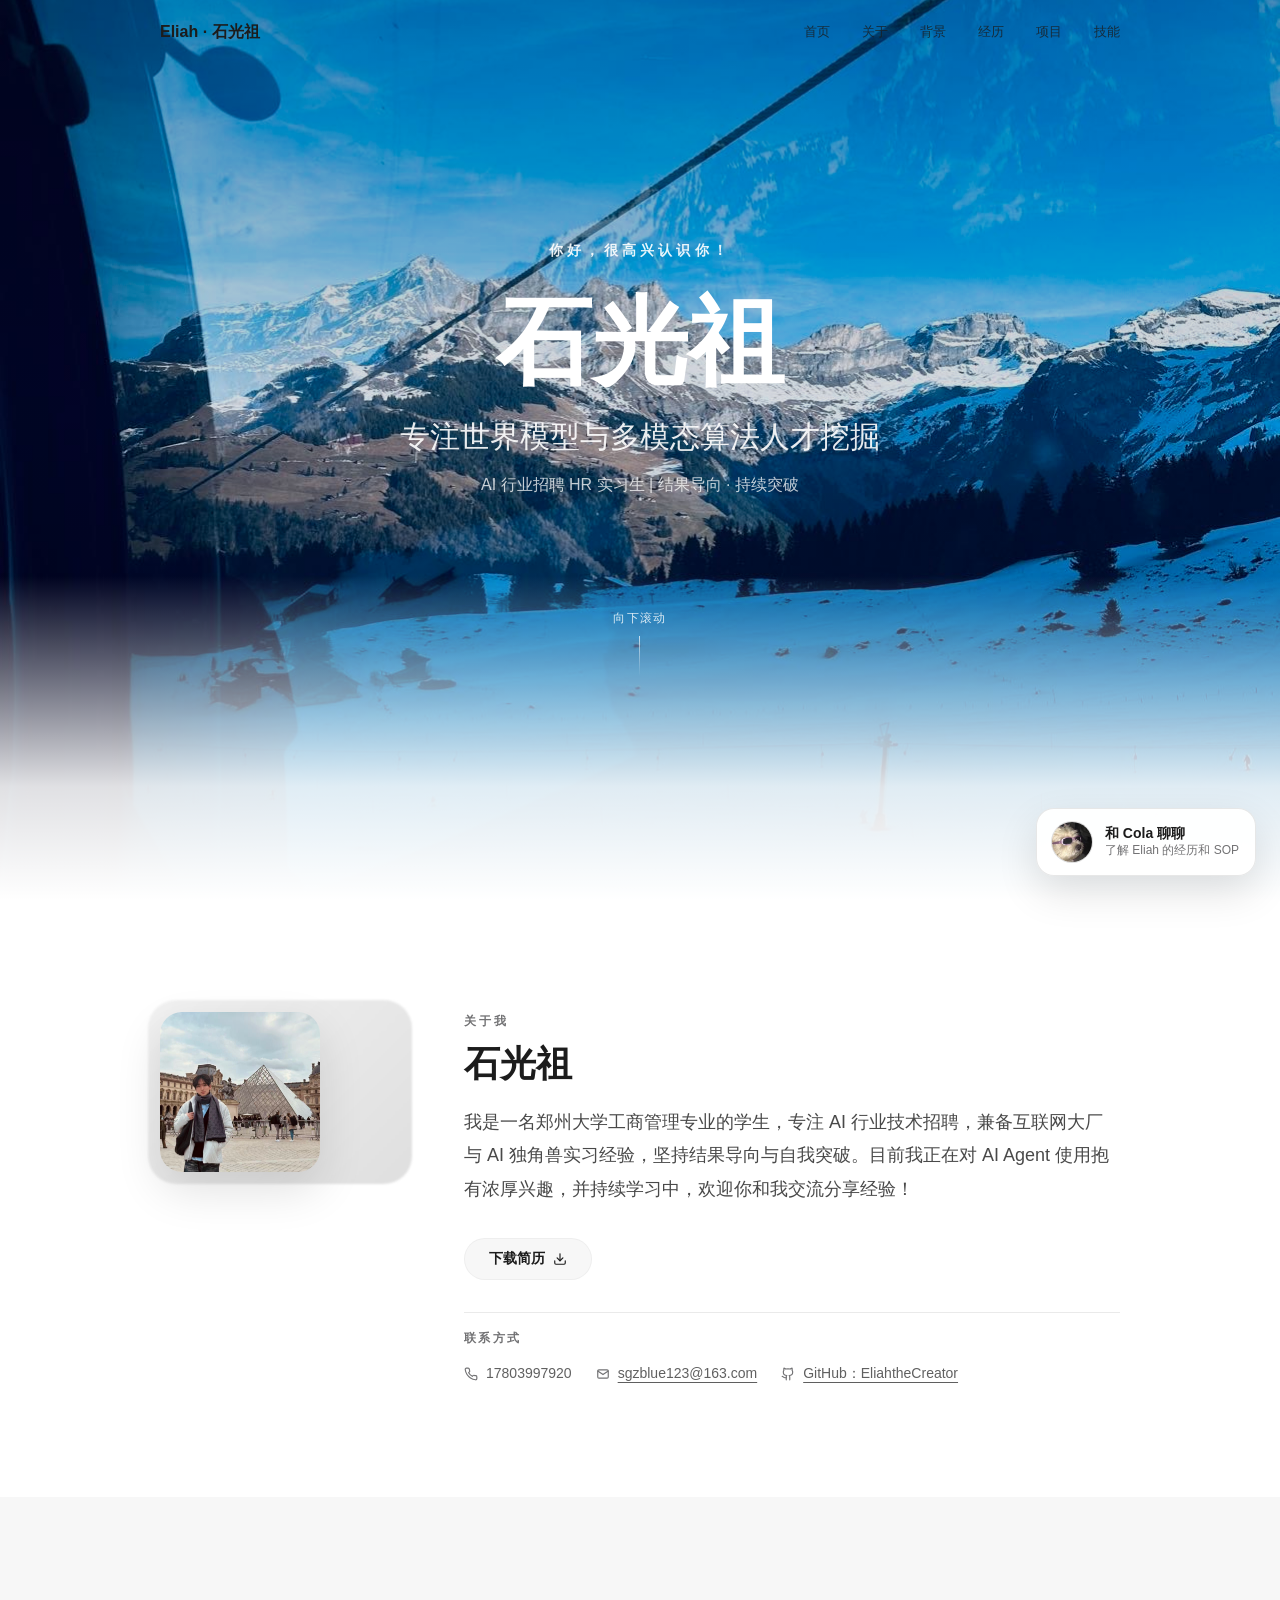
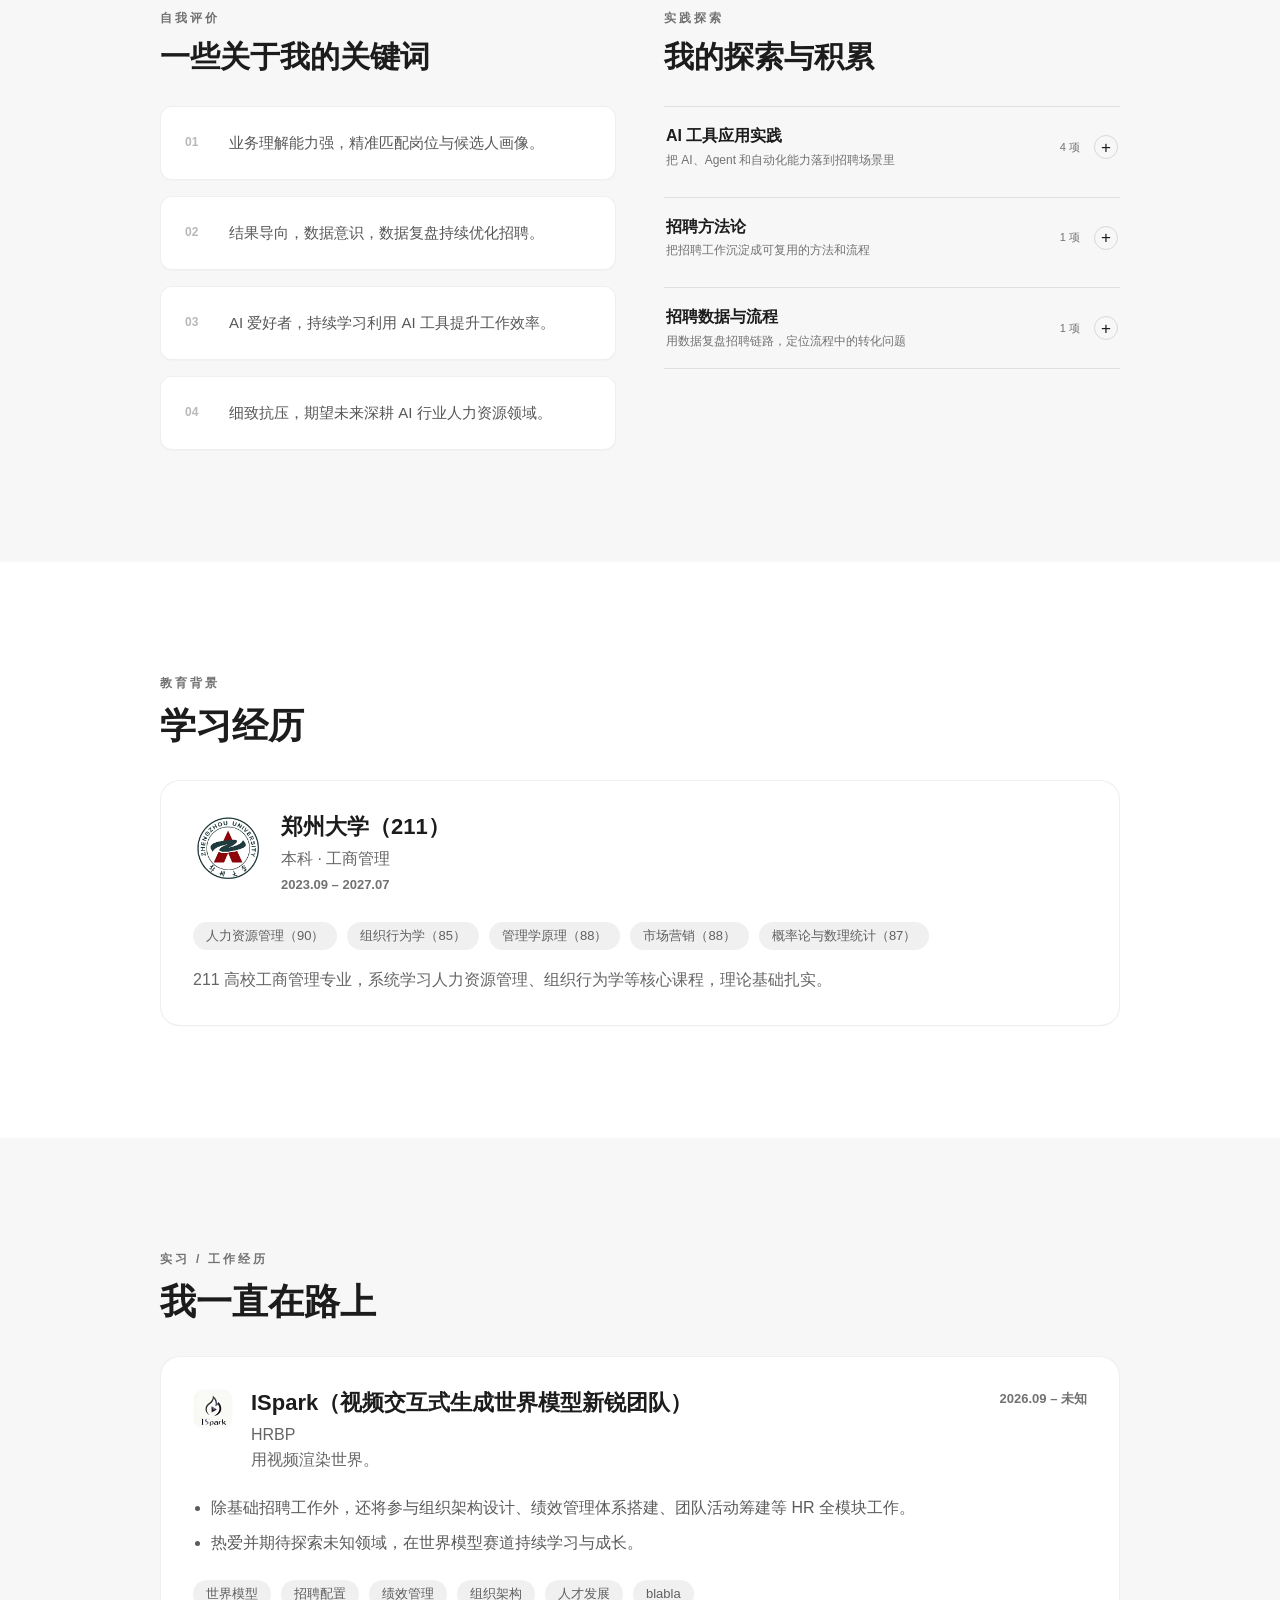
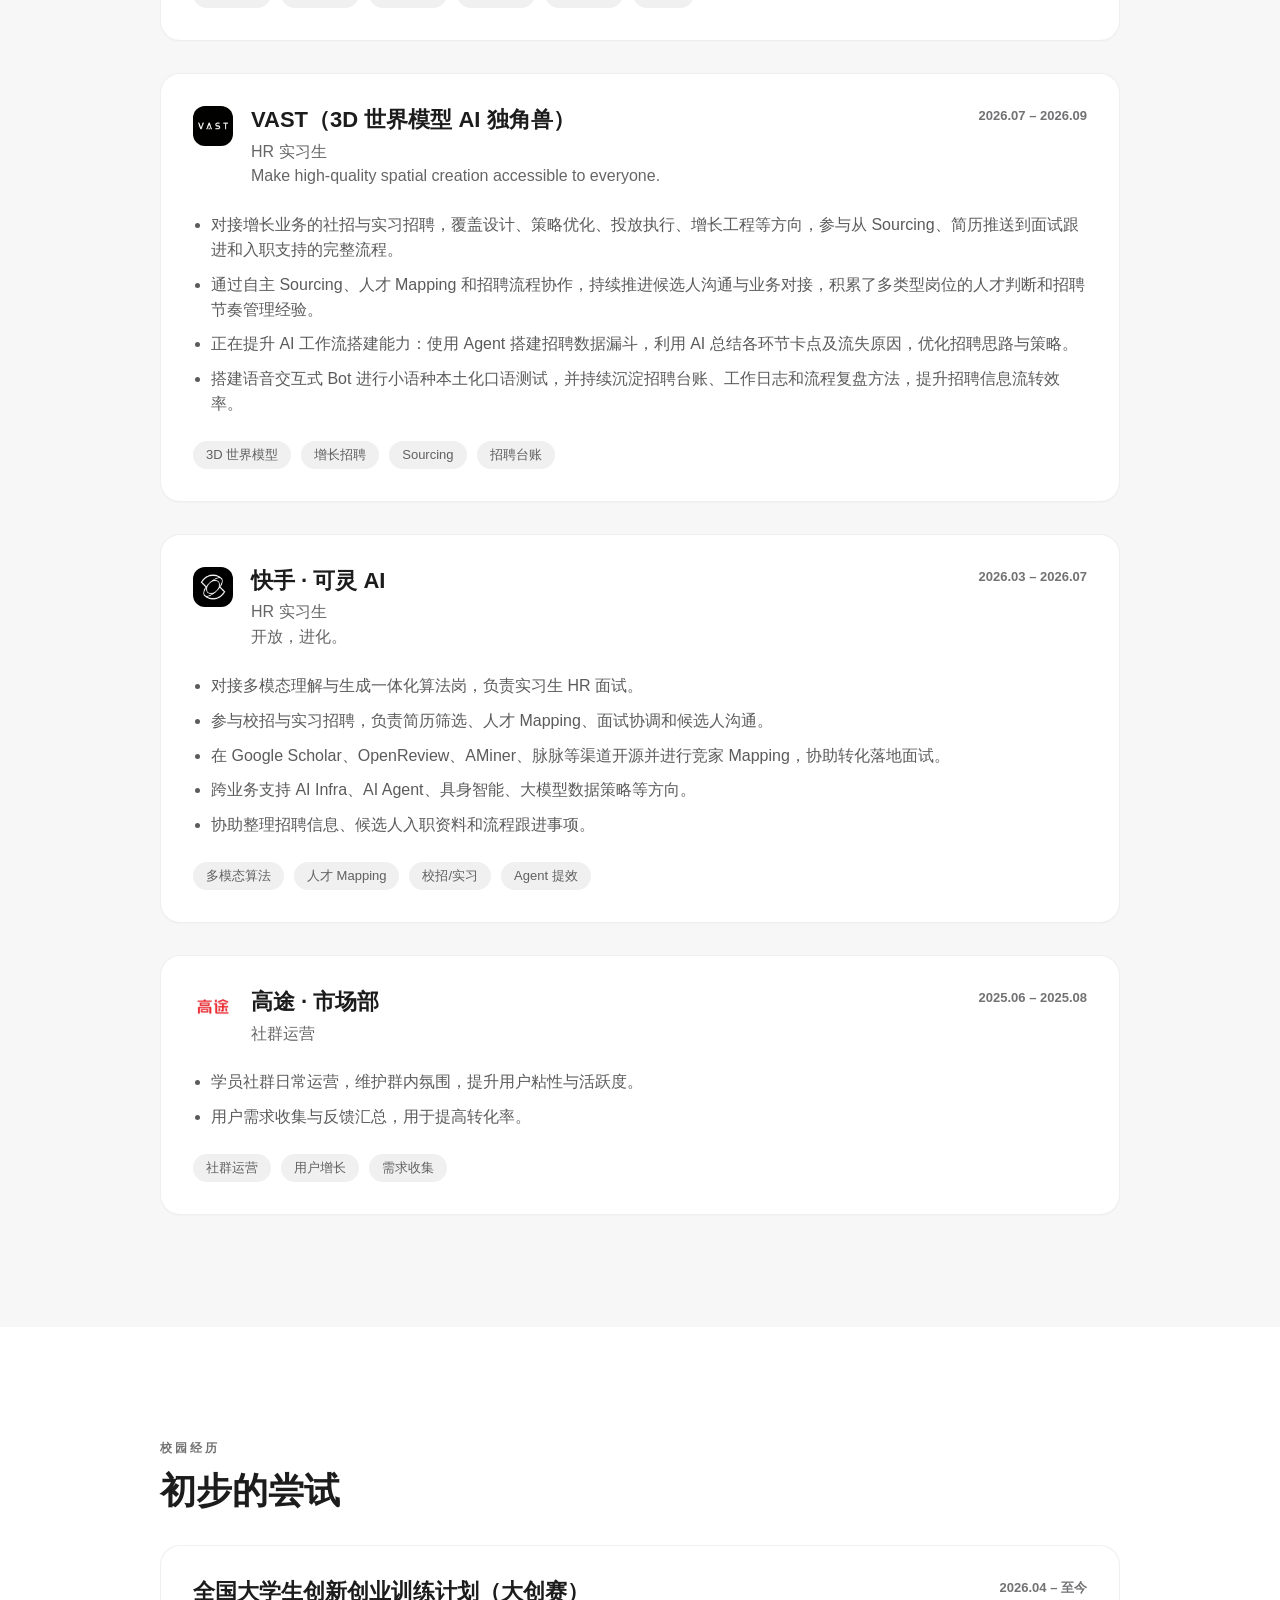
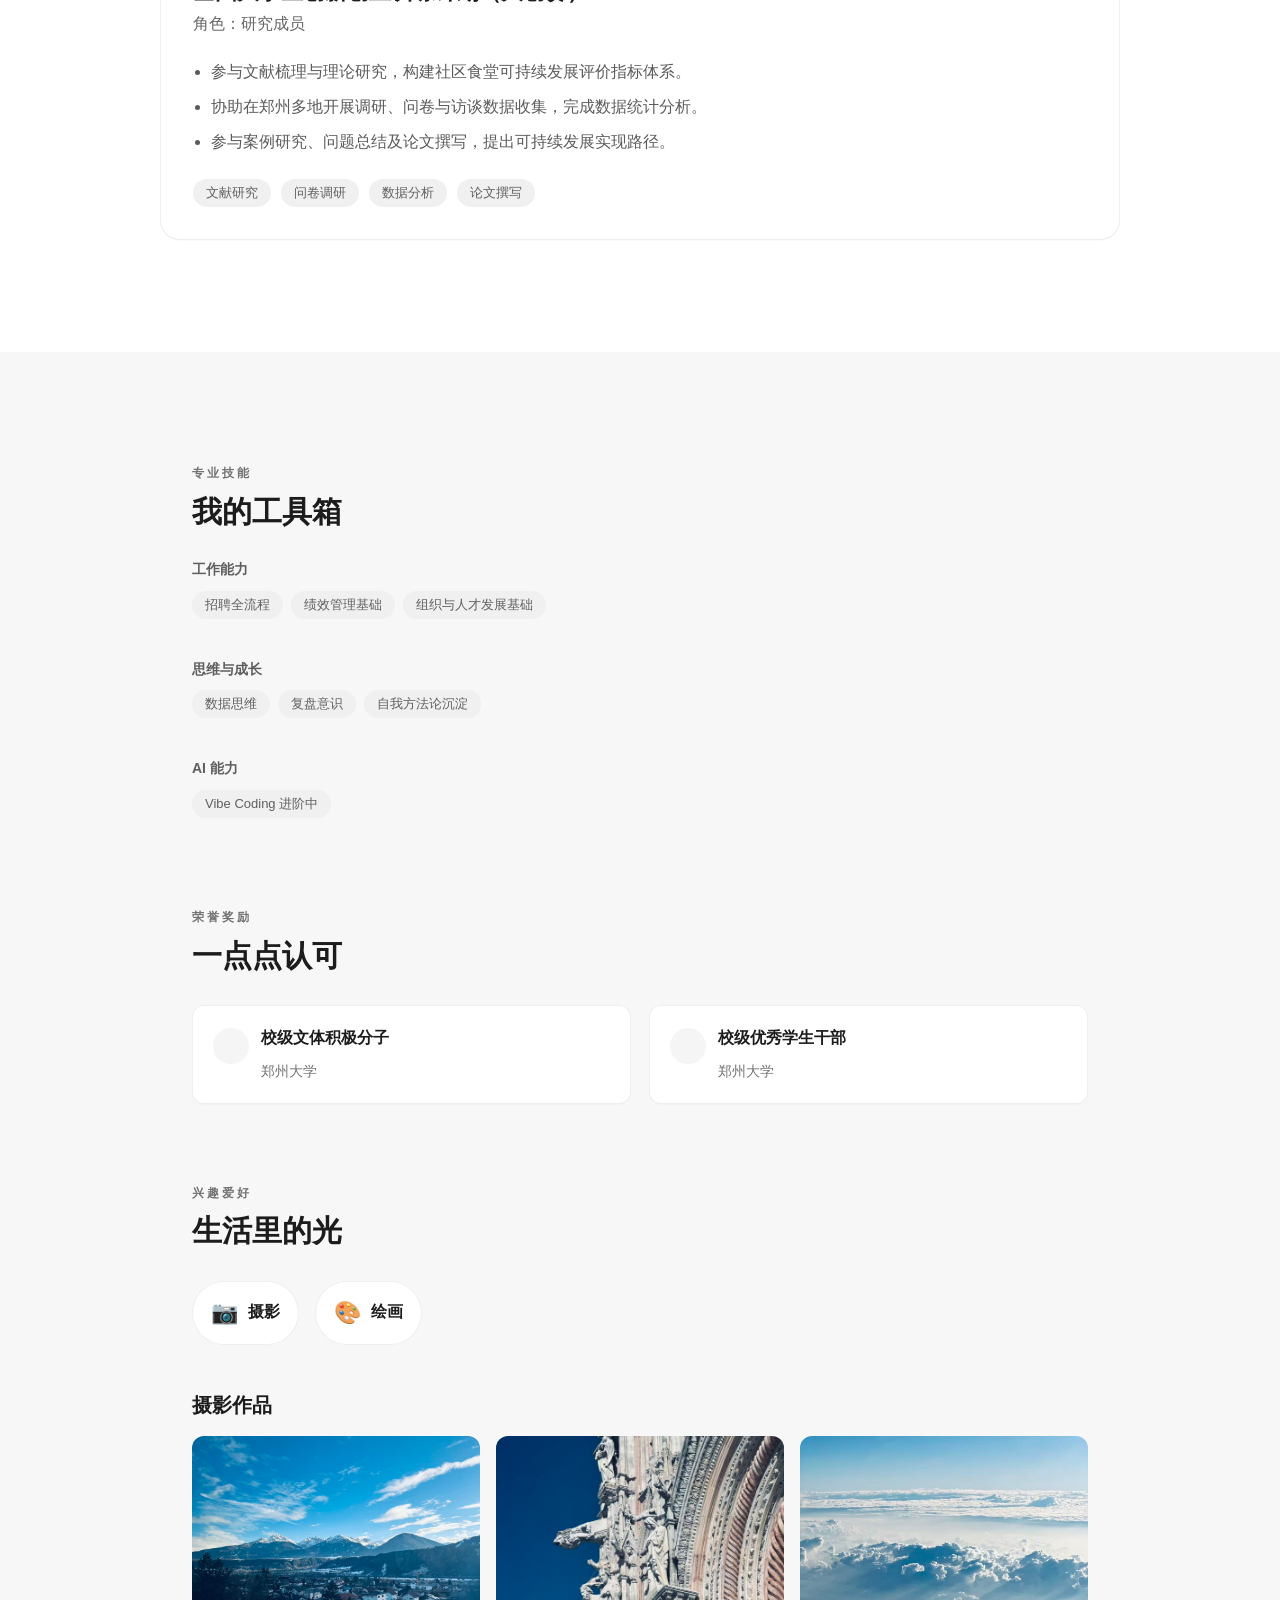
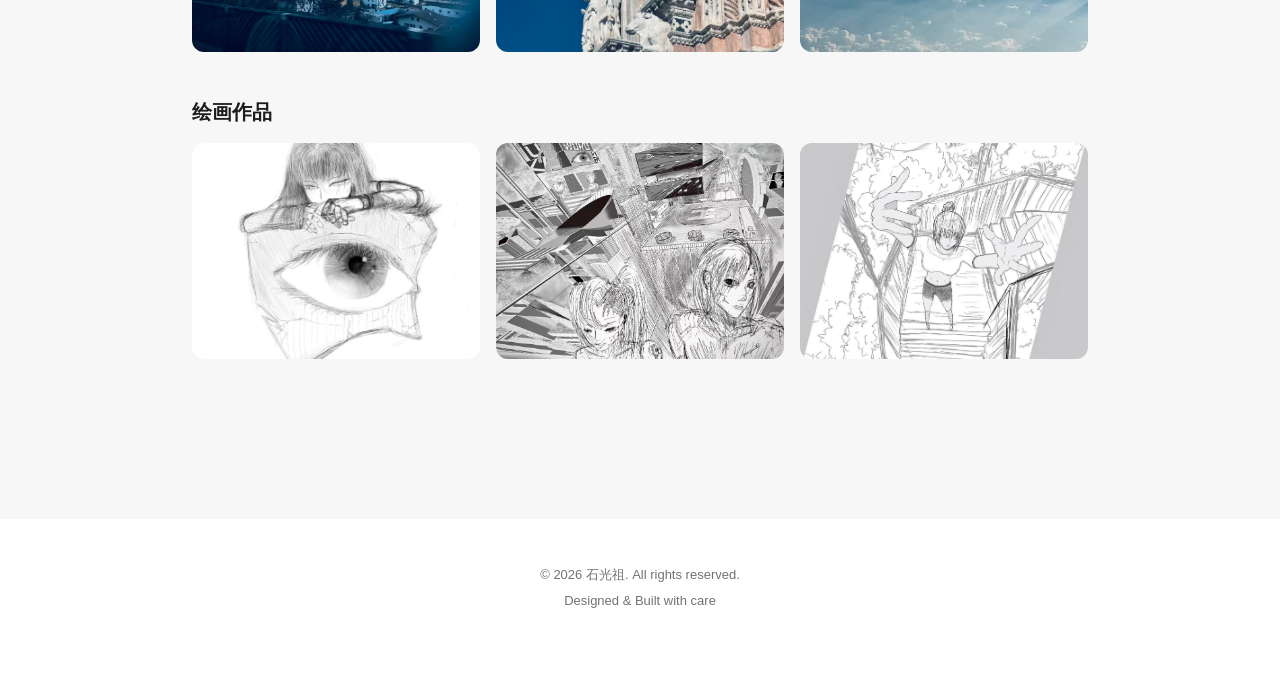
==== commit 37e8a526: "Reorder project categories" ====
--- a/index.html
+++ b/index.html
@@ -120,6 +120,49 @@
               <details class="project-category">
                 <summary>
                   <span>
+                    <strong>AI 工具应用实践</strong>
+                    <small>把 AI、Agent 和自动化能力落到招聘场景里</small>
+                  </span>
+                  <em>4 项</em>
+                </summary>
+                <div class="project-list">
+                  <article class="project-card">
+                    <h3>多语言本地化口语测评 Bot</h3>
+                    <p>面向海外本地化招聘的语音测评 Bot，可复用于多语言场景，解决小语种面试官缺失问题。</p>
+                    <div class="project-actions">
+                      <a class="project-link project-link-primary" href="https://lcnwr1h8vnje.aiforce.cloud/app/app_17d8uydtnba/" target="_blank" rel="noopener">查看演示</a>
+                      <a class="project-link project-link-secondary" href="./assets/skills/localization-intern-assessment-skill.md" target="_blank" rel="noopener">下载 Skill</a>
+                    </div>
+                  </article>
+                  <article class="project-card">
+                    <h3>Codex-Doubao 编排式简历评估与录入 Skill</h3>
+                    <p>Codex 负责简历评估、分级和报告生成，豆包负责读取简历并录入招聘台账，通过编排协作提升筛选与录入效率。</p>
+                    <div class="project-actions">
+                      <a class="project-link project-link-primary" href="./assets/demos/resume-screening-demo.mov" target="_blank" rel="noopener">查看演示</a>
+                      <a class="project-link project-link-secondary" href="./assets/skills/resume-screening-orchestration-skill.md" target="_blank" rel="noopener">下载 Skill</a>
+                    </div>
+                  </article>
+                  <article class="project-card">
+                    <h3>3D Mapping Skill</h3>
+                    <p>通过 Google Scholar、LinkedIn、GitHub 等公开渠道，寻找具有 3D 生成、动态 3D、4D 和世界模型经验的高年级博士候选人。</p>
+                    <div class="project-actions">
+                      <a class="project-link project-link-primary" href="./assets/demos/3d-mapping-demo.mov" target="_blank" rel="noopener">查看演示</a>
+                      <a class="project-link project-link-secondary" href="./assets/skills/ai-video-dynamic-3d-mapping-skill.md" target="_blank" rel="noopener">下载 Skill</a>
+                    </div>
+                  </article>
+                  <article class="project-card">
+                    <h3>全岗位面试资料库（在建）</h3>
+                    <p>纯演示 Demo，旨在建设全类型岗位的面试资料，涵盖常见问题优秀解答、风险点，以及各大厂岗位 JD 解析。</p>
+                    <div class="project-actions">
+                      <a class="project-link project-link-primary" href="https://eliahthecreator.github.io/resume-interview-bot/?v=16" target="_blank" rel="noopener">打开 Demo</a>
+                    </div>
+                  </article>
+                </div>
+              </details>
+
+              <details class="project-category">
+                <summary>
+                  <span>
                     <strong>招聘方法论</strong>
                     <small>把招聘工作沉淀成可复用的方法和流程</small>
                   </span>
@@ -156,48 +199,6 @@
                 </div>
               </details>
 
-              <details class="project-category" open>
-                <summary>
-                  <span>
-                    <strong>AI 工具应用实践</strong>
-                    <small>把 AI、Agent 和自动化能力落到招聘场景里</small>
-                  </span>
-                  <em>4 项</em>
-                </summary>
-                <div class="project-list">
-                  <article class="project-card">
-                    <h3>多语言本地化口语测评 Bot</h3>
-                    <p>面向海外本地化招聘的语音测评 Bot，可复用于多语言场景，解决小语种面试官缺失问题。</p>
-                    <div class="project-actions">
-                      <a class="project-link project-link-primary" href="https://lcnwr1h8vnje.aiforce.cloud/app/app_17d8uydtnba/" target="_blank" rel="noopener">查看演示</a>
-                      <a class="project-link project-link-secondary" href="./assets/skills/localization-intern-assessment-skill.md" target="_blank" rel="noopener">下载 Skill</a>
-                    </div>
-                  </article>
-                  <article class="project-card">
-                    <h3>Codex-Doubao 编排式简历评估与录入 Skill</h3>
-                    <p>Codex 负责简历评估、分级和报告生成，豆包负责读取简历并录入招聘台账，通过编排协作提升筛选与录入效率。</p>
-                    <div class="project-actions">
-                      <a class="project-link project-link-primary" href="./assets/demos/resume-screening-demo.mov" target="_blank" rel="noopener">查看演示</a>
-                      <a class="project-link project-link-secondary" href="./assets/skills/resume-screening-orchestration-skill.md" target="_blank" rel="noopener">下载 Skill</a>
-                    </div>
-                  </article>
-                  <article class="project-card">
-                    <h3>3D Mapping Skill</h3>
-                    <p>通过 Google Scholar、LinkedIn、GitHub 等公开渠道，寻找具有 3D 生成、动态 3D、4D 和世界模型经验的高年级博士候选人。</p>
-                    <div class="project-actions">
-                      <a class="project-link project-link-primary" href="./assets/demos/3d-mapping-demo.mov" target="_blank" rel="noopener">查看演示</a>
-                      <a class="project-link project-link-secondary" href="./assets/skills/ai-video-dynamic-3d-mapping-skill.md" target="_blank" rel="noopener">下载 Skill</a>
-                    </div>
-                  </article>
-                  <article class="project-card">
-                    <h3>全岗位面试资料库（在建）</h3>
-                    <p>纯演示 Demo，旨在建设全类型岗位的面试资料，涵盖常见问题优秀解答、风险点，以及各大厂岗位 JD 解析。</p>
-                    <div class="project-actions">
-                      <a class="project-link project-link-primary" href="https://eliahthecreator.github.io/resume-interview-bot/?v=16" target="_blank" rel="noopener">打开 Demo</a>
-                    </div>
-                  </article>
-                </div>
-              </details>
             </div>
           </div>
         </div>
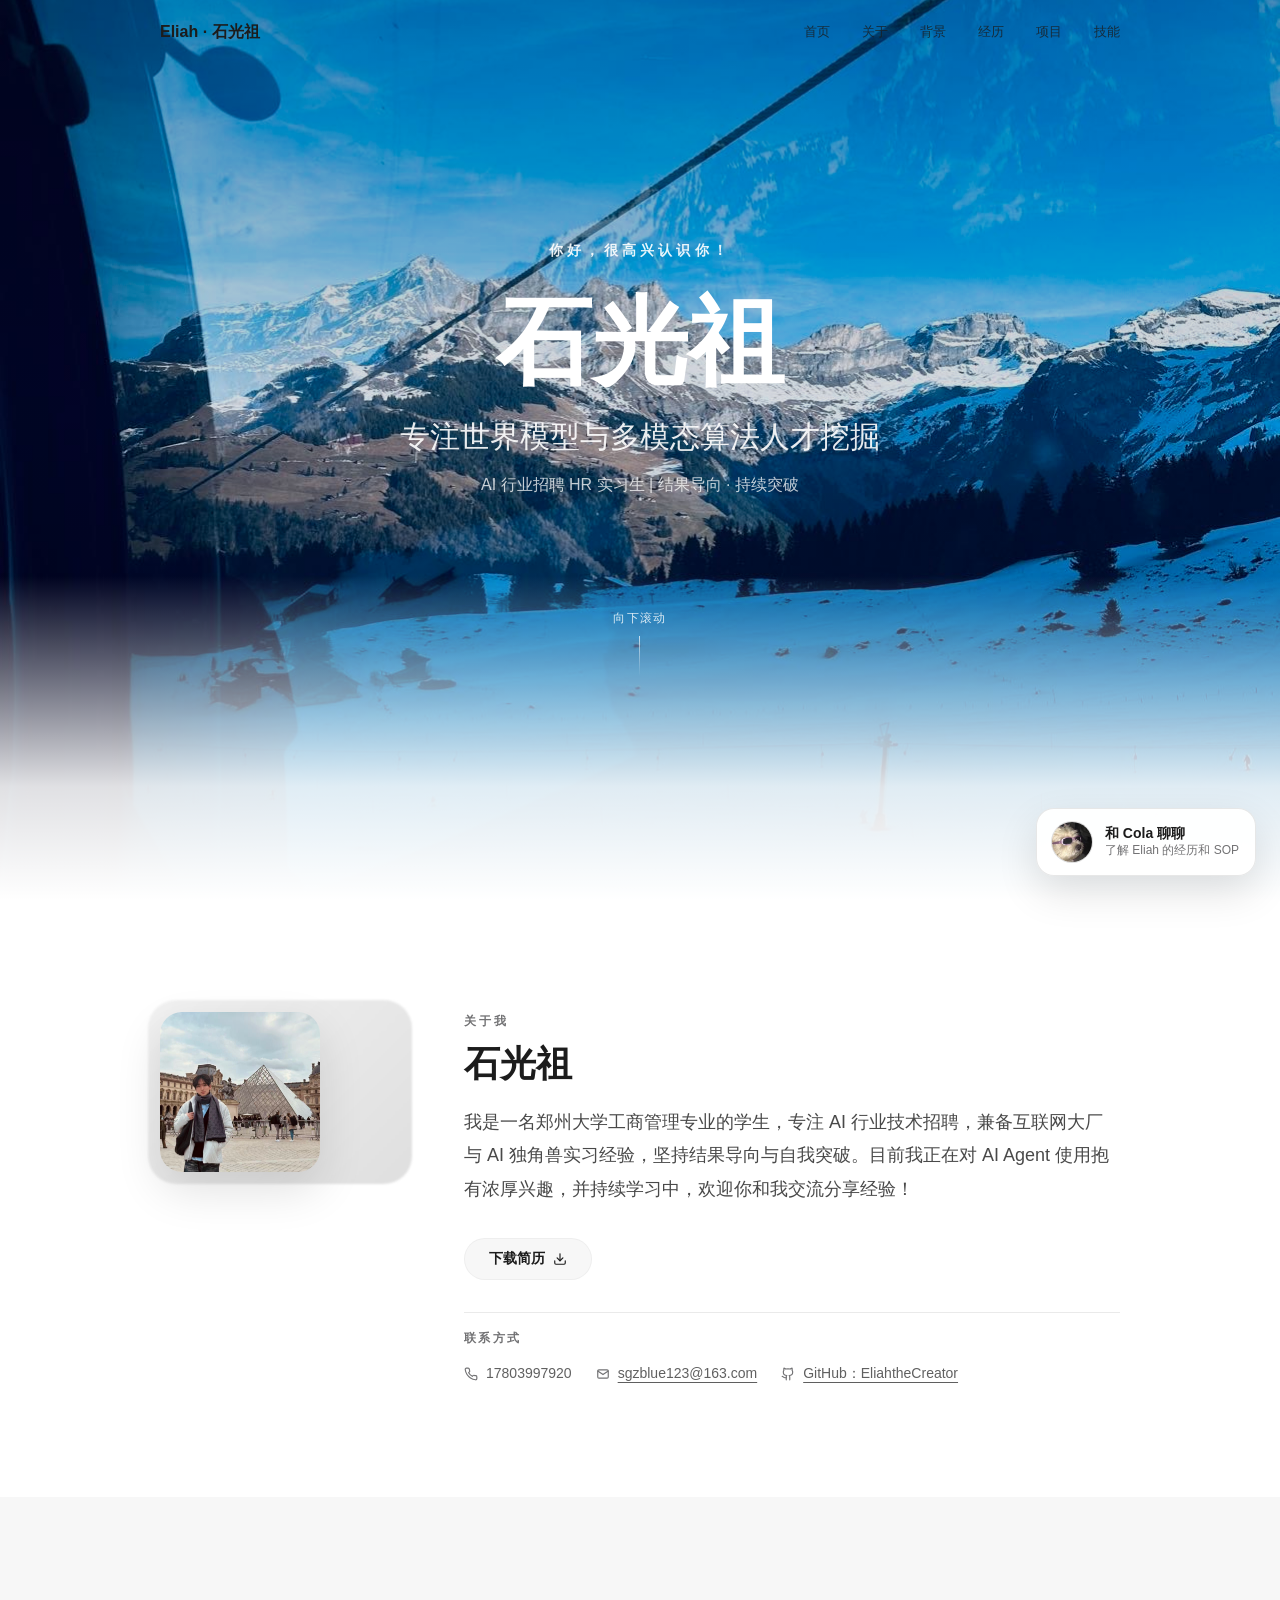
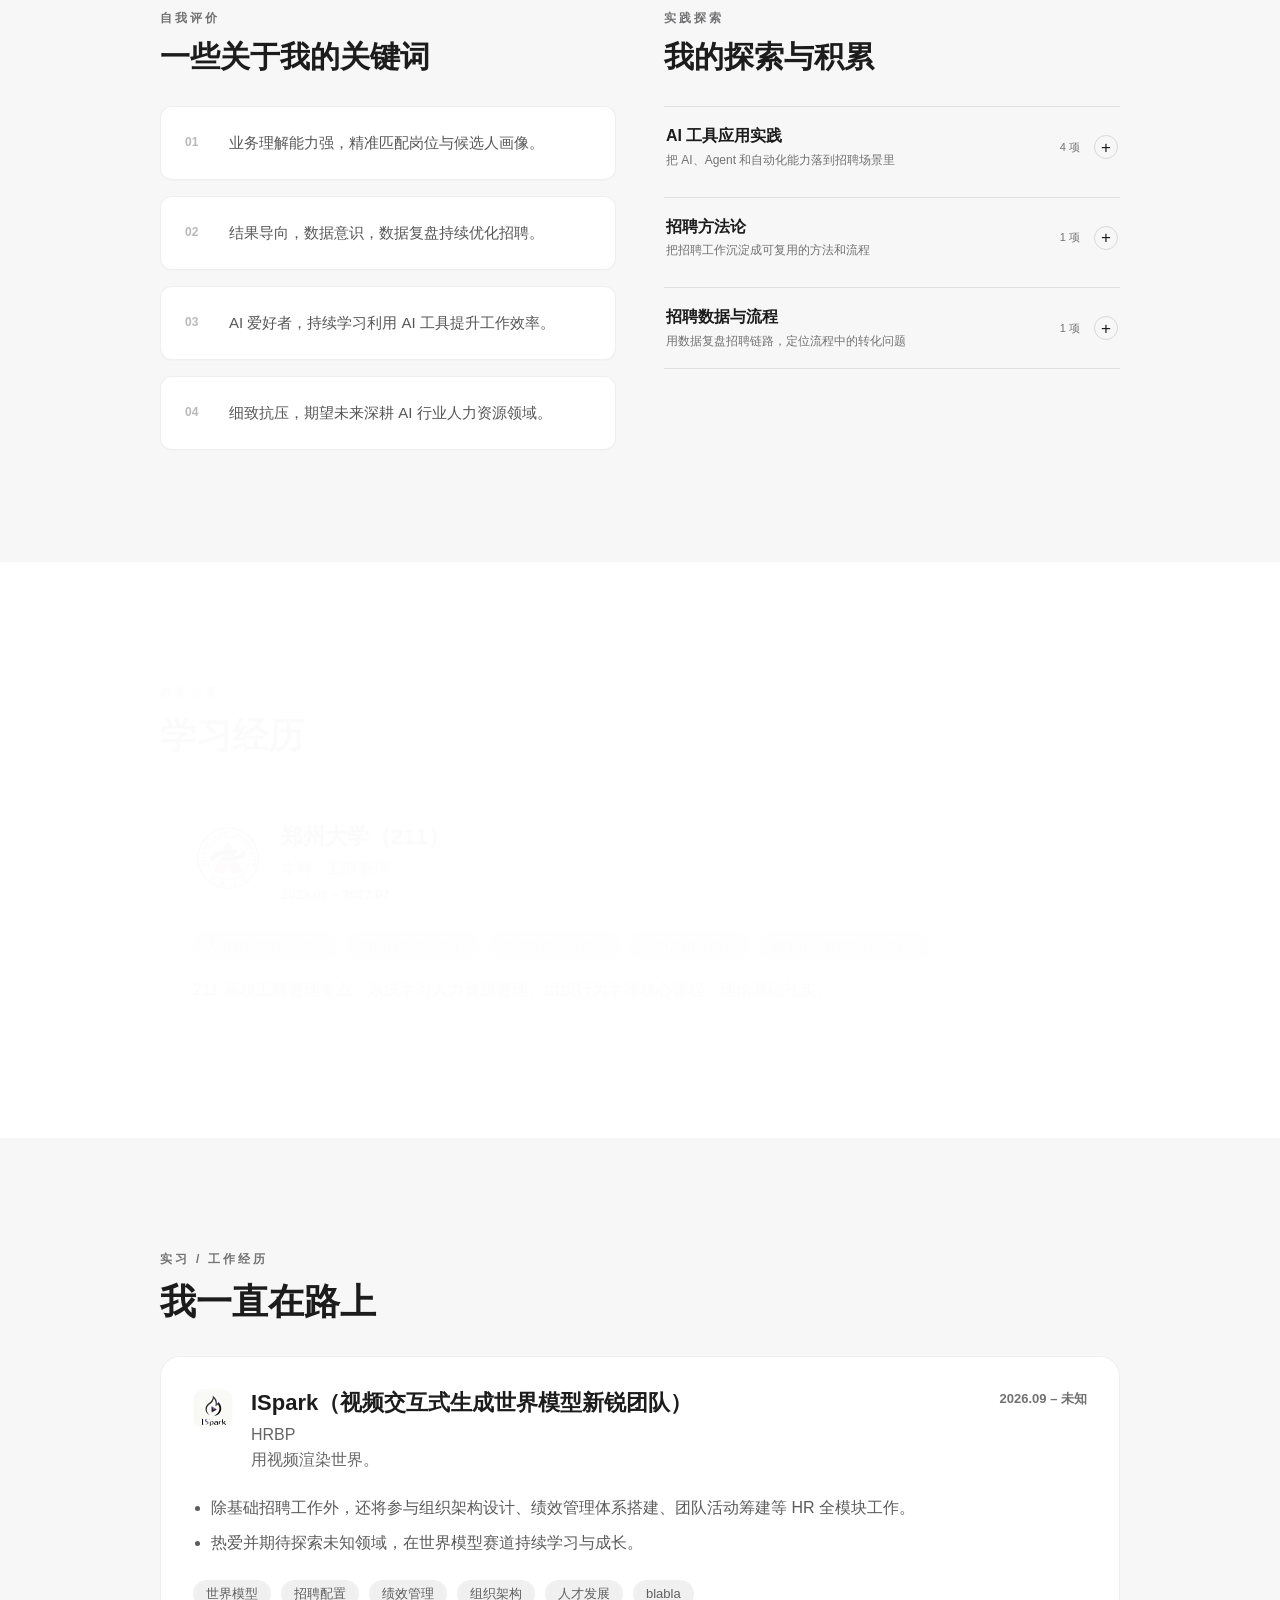
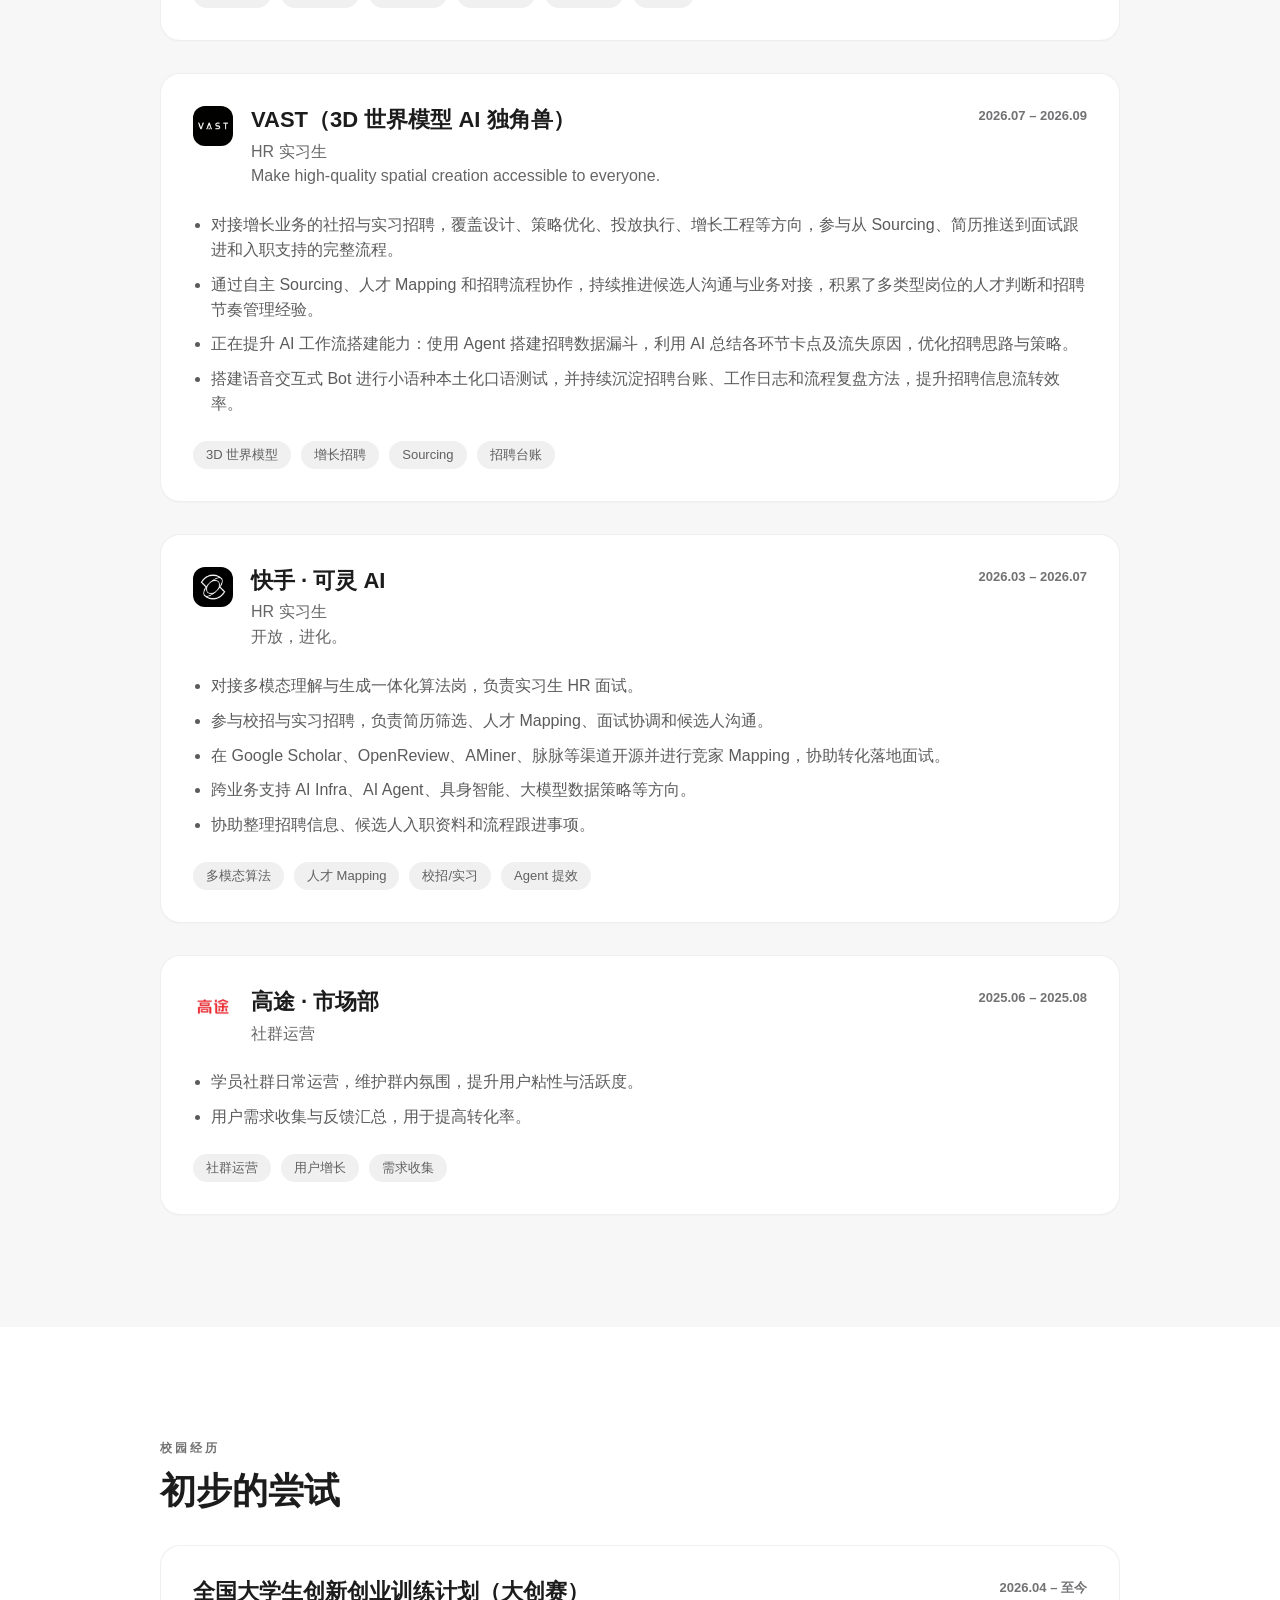
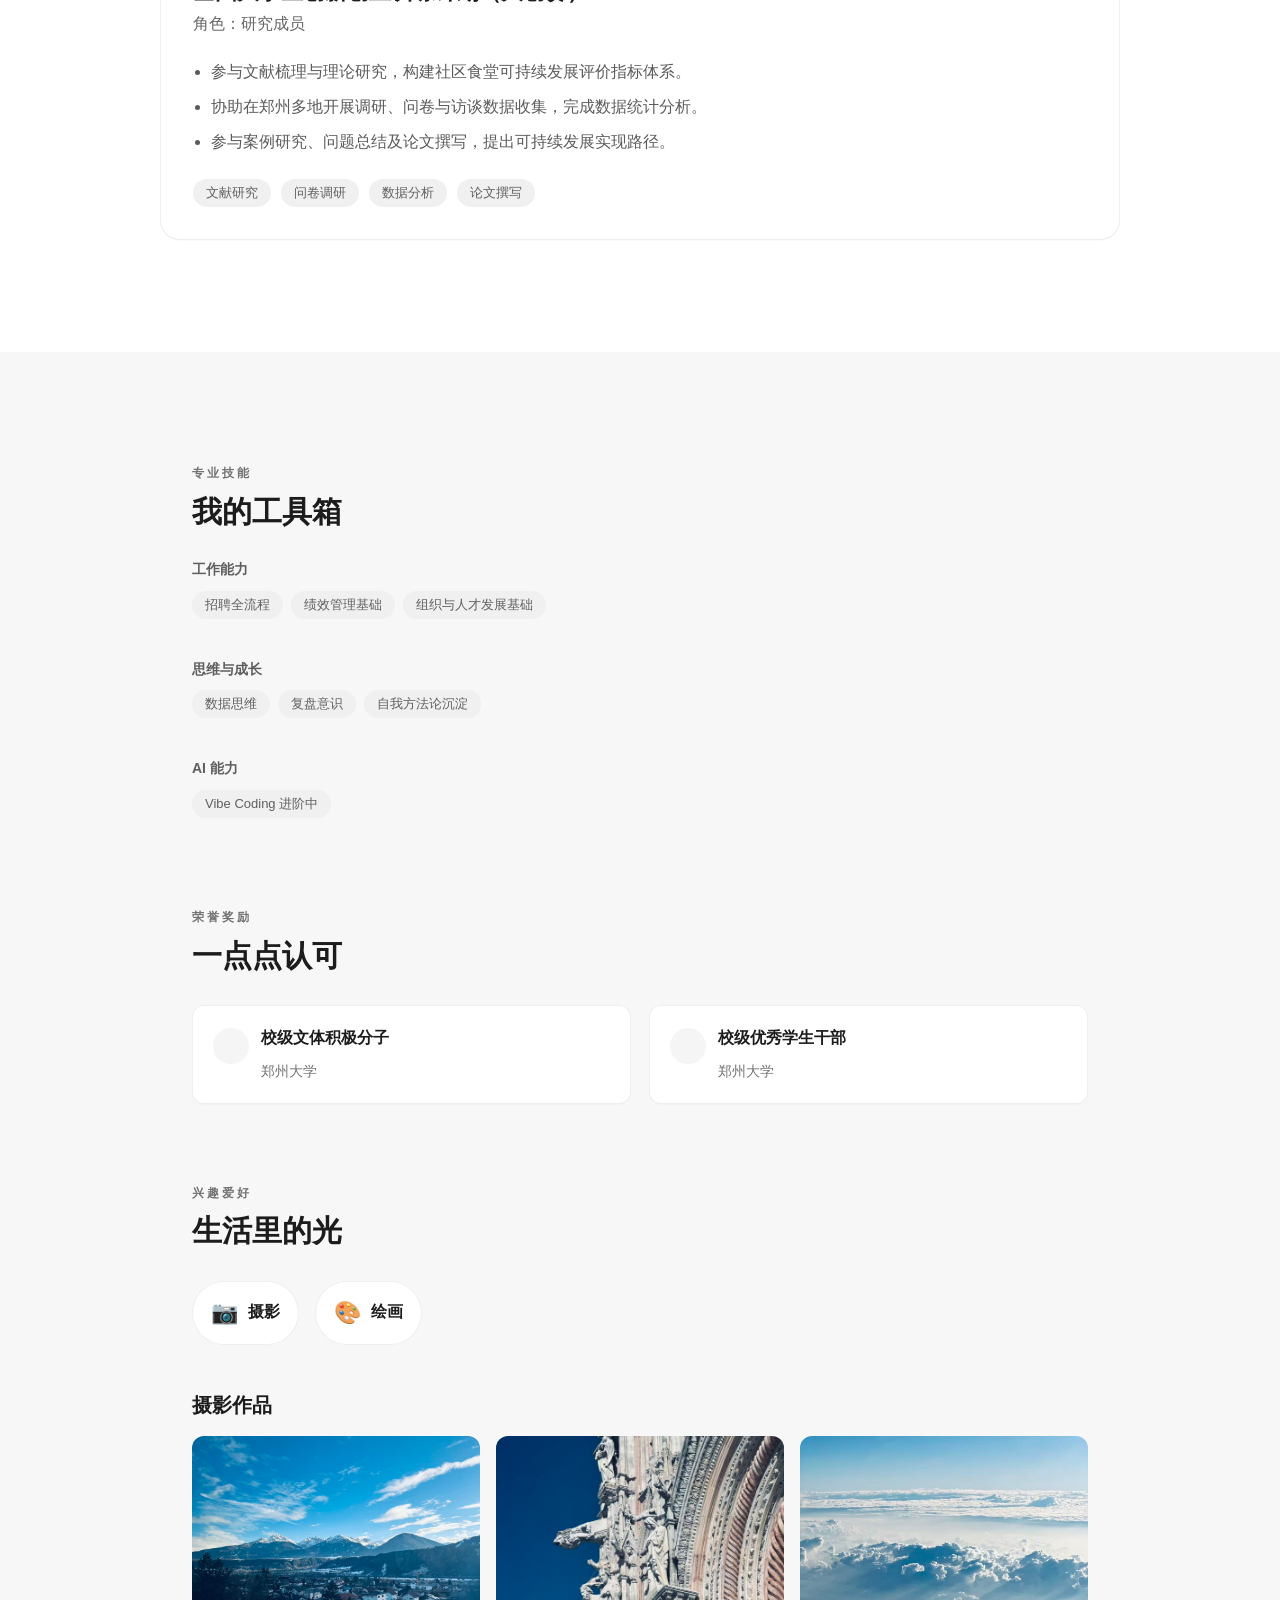
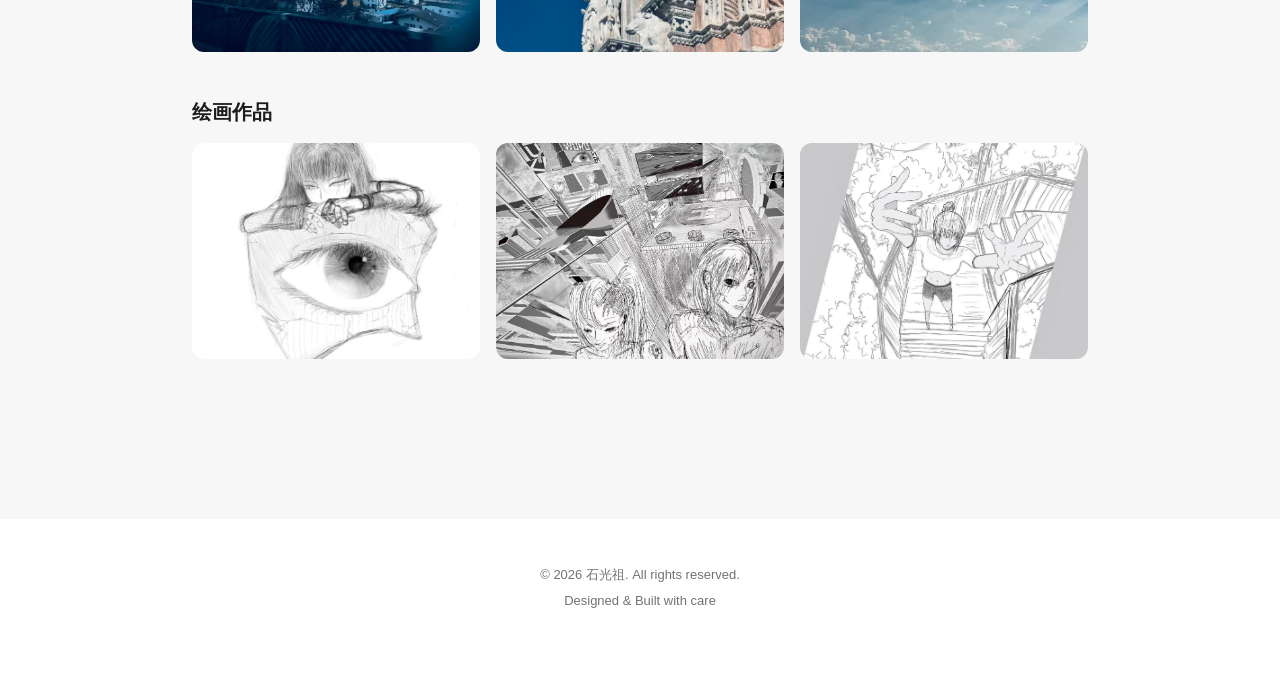
==== commit 237cce99: "Embed project demo videos" ====
--- a/index.html
+++ b/index.html
@@ -137,16 +137,22 @@
                   <article class="project-card">
                     <h3>Codex-Doubao 编排式简历评估与录入 Skill</h3>
                     <p>Codex 负责简历评估、分级和报告生成，豆包负责读取简历并录入招聘台账，通过编排协作提升筛选与录入效率。</p>
-                    <div class="project-actions">
-                      <a class="project-link project-link-primary" href="./assets/demos/resume-screening-demo.mov" target="_blank" rel="noopener">查看演示</a>
+                    <video class="project-video" controls preload="metadata" playsinline>
+                      <source src="./assets/demos/resume-screening-demo.mp4" type="video/mp4">
+                      当前浏览器不支持在线播放，请下载视频查看。
+                    </video>
+                    <div class="project-actions">
                       <a class="project-link project-link-secondary" href="./assets/skills/resume-screening-orchestration-skill.md" target="_blank" rel="noopener">下载 Skill</a>
                     </div>
                   </article>
                   <article class="project-card">
                     <h3>3D Mapping Skill</h3>
                     <p>通过 Google Scholar、LinkedIn、GitHub 等公开渠道，寻找具有 3D 生成、动态 3D、4D 和世界模型经验的高年级博士候选人。</p>
-                    <div class="project-actions">
-                      <a class="project-link project-link-primary" href="./assets/demos/3d-mapping-demo.mov" target="_blank" rel="noopener">查看演示</a>
+                    <video class="project-video" controls preload="metadata" playsinline>
+                      <source src="./assets/demos/3d-mapping-demo.mp4" type="video/mp4">
+                      当前浏览器不支持在线播放，请下载视频查看。
+                    </video>
+                    <div class="project-actions">
                       <a class="project-link project-link-secondary" href="./assets/skills/ai-video-dynamic-3d-mapping-skill.md" target="_blank" rel="noopener">下载 Skill</a>
                     </div>
                   </article>
--- a/styles.css
+++ b/styles.css
@@ -518,6 +518,16 @@
   margin: 0;
 }
 
+.project-video {
+  display: block;
+  width: min(100%, 720px);
+  aspect-ratio: 16 / 9;
+  margin-top: 18px;
+  border-radius: 10px;
+  background: #111;
+  object-fit: contain;
+}
+
 .project-actions {
   display: flex;
   flex-wrap: wrap;
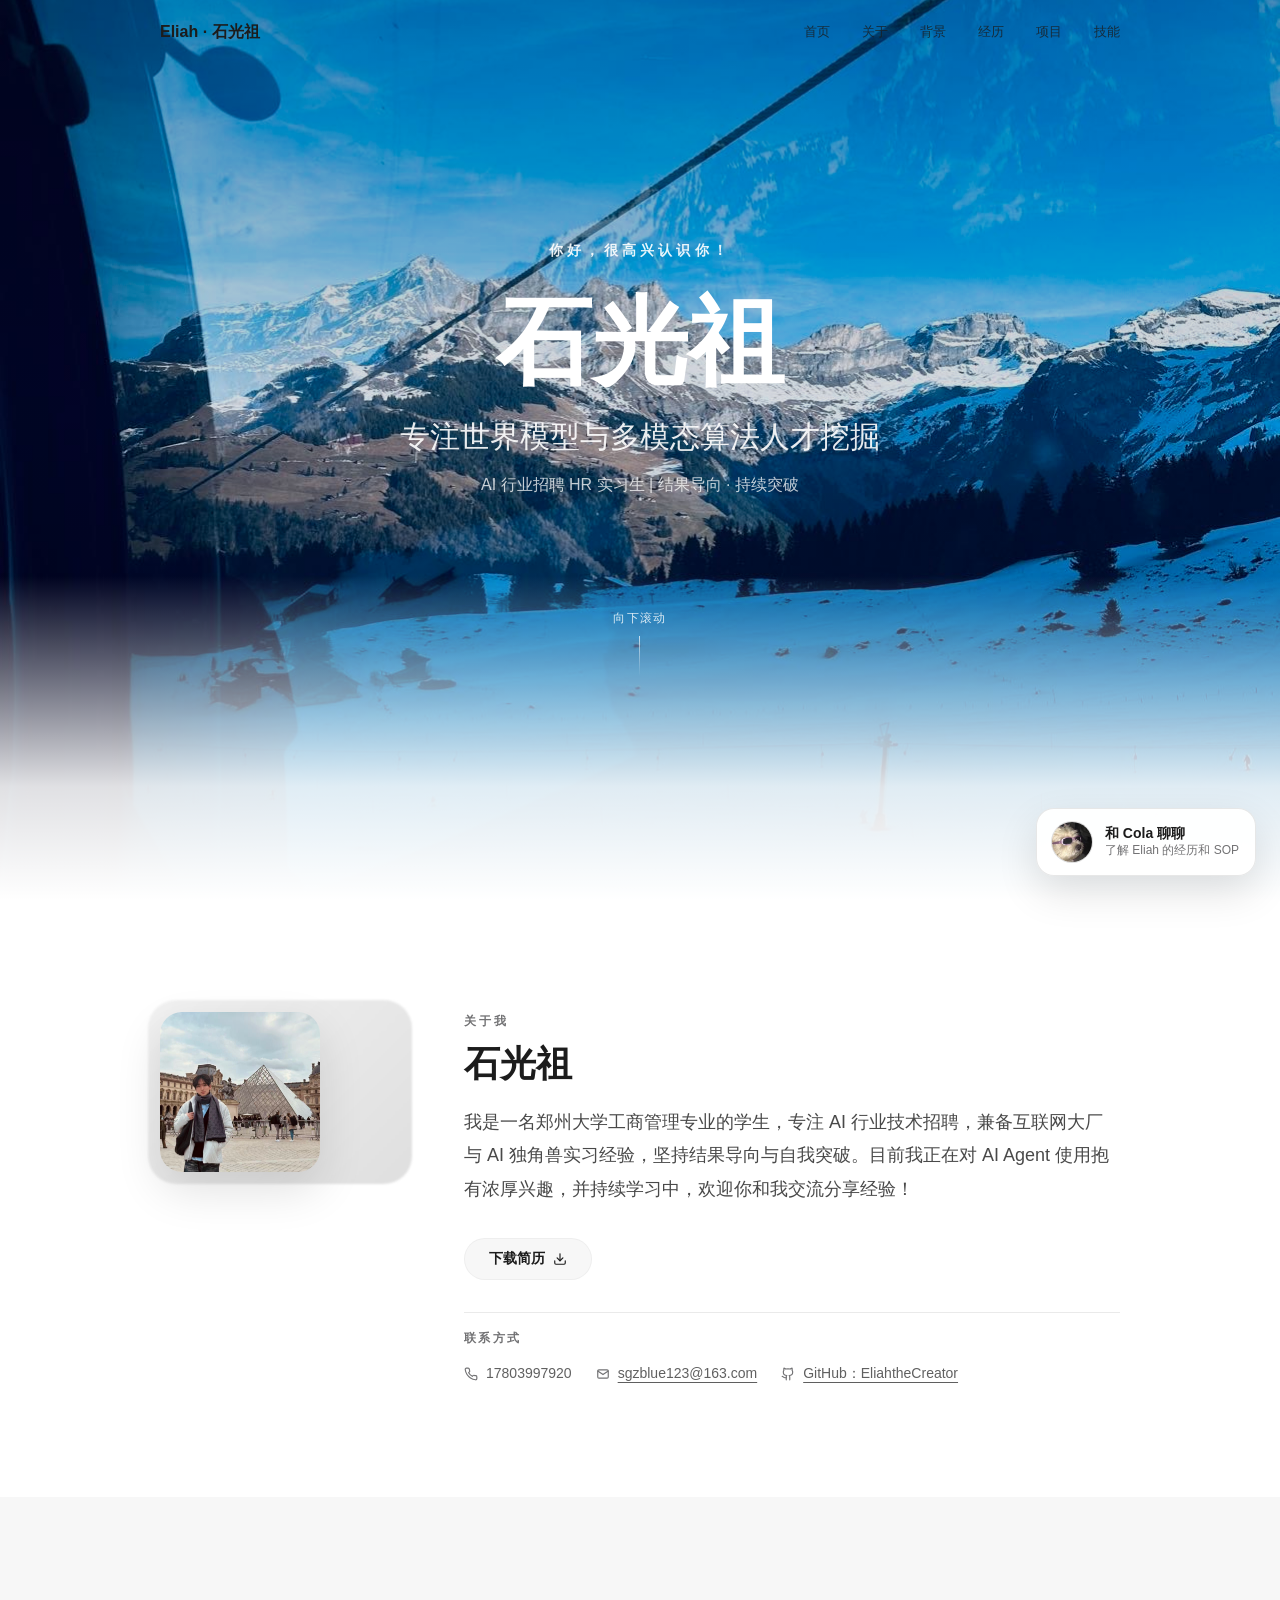
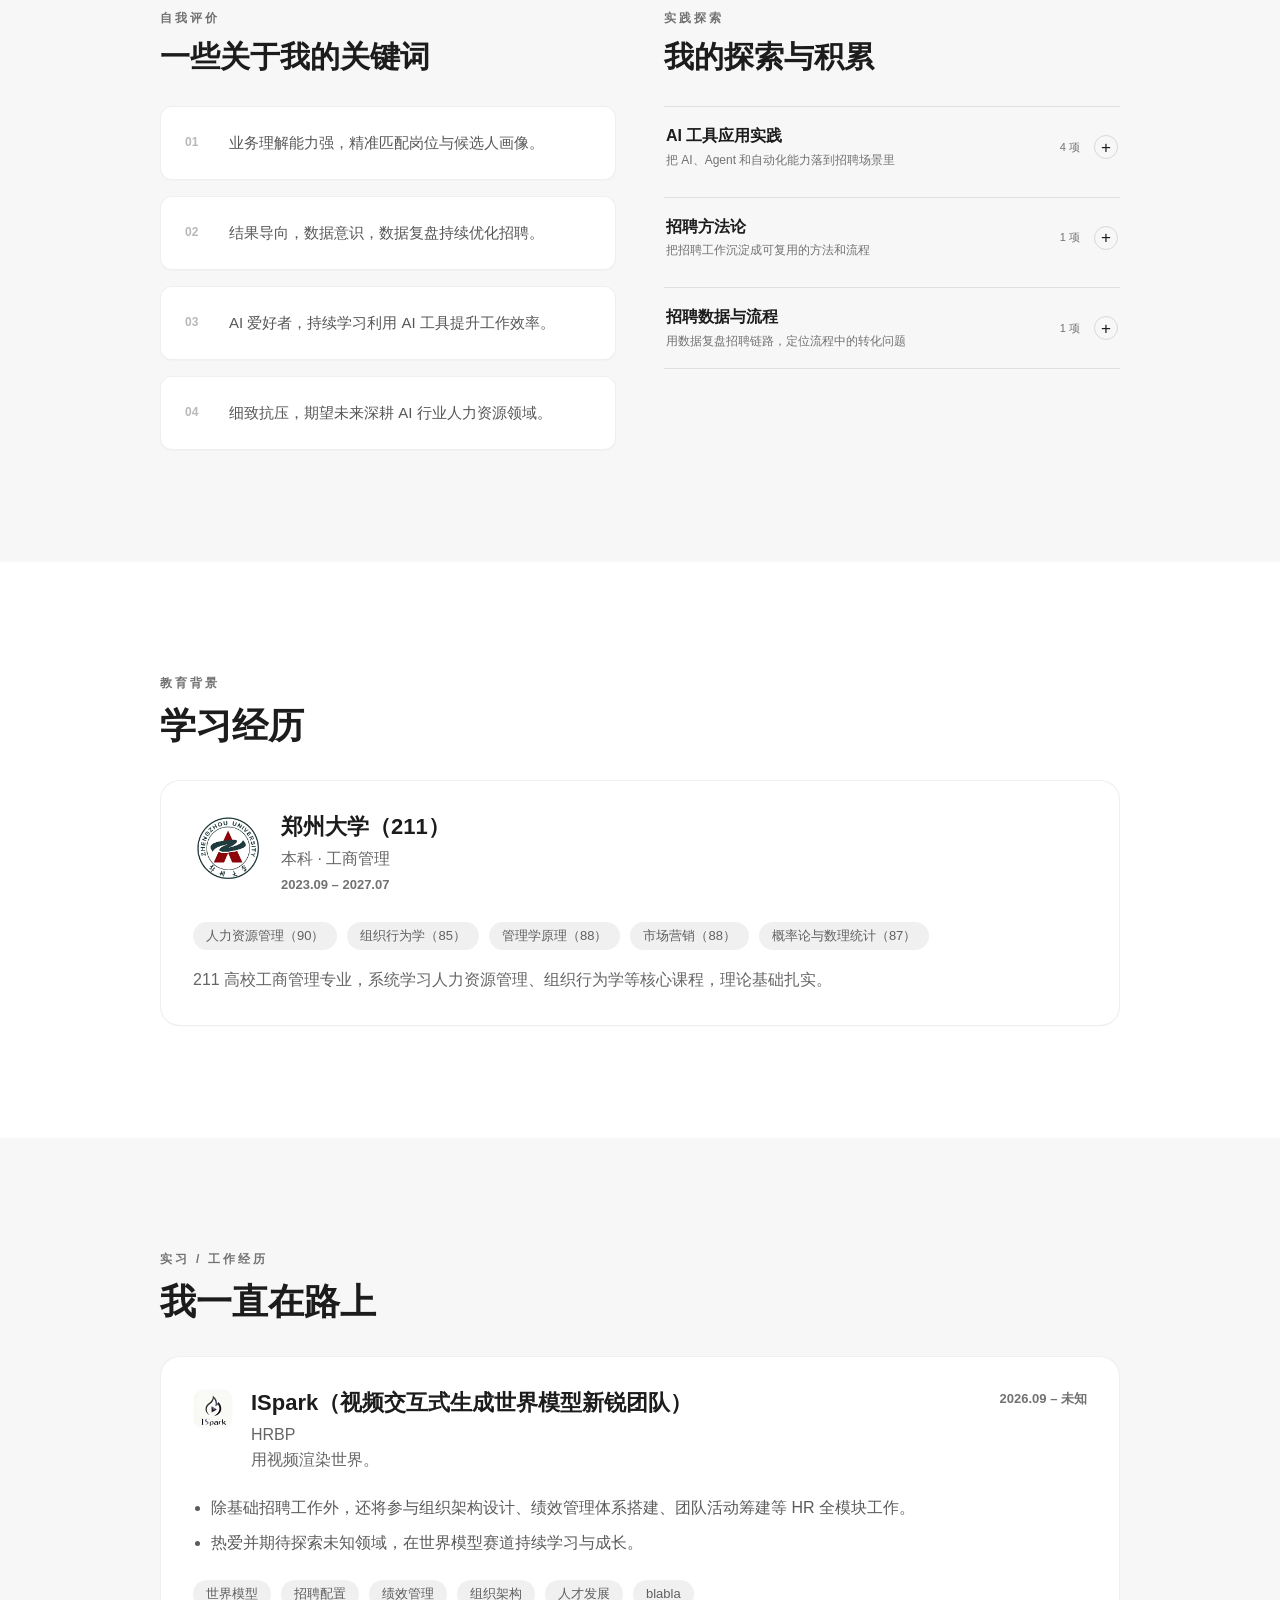
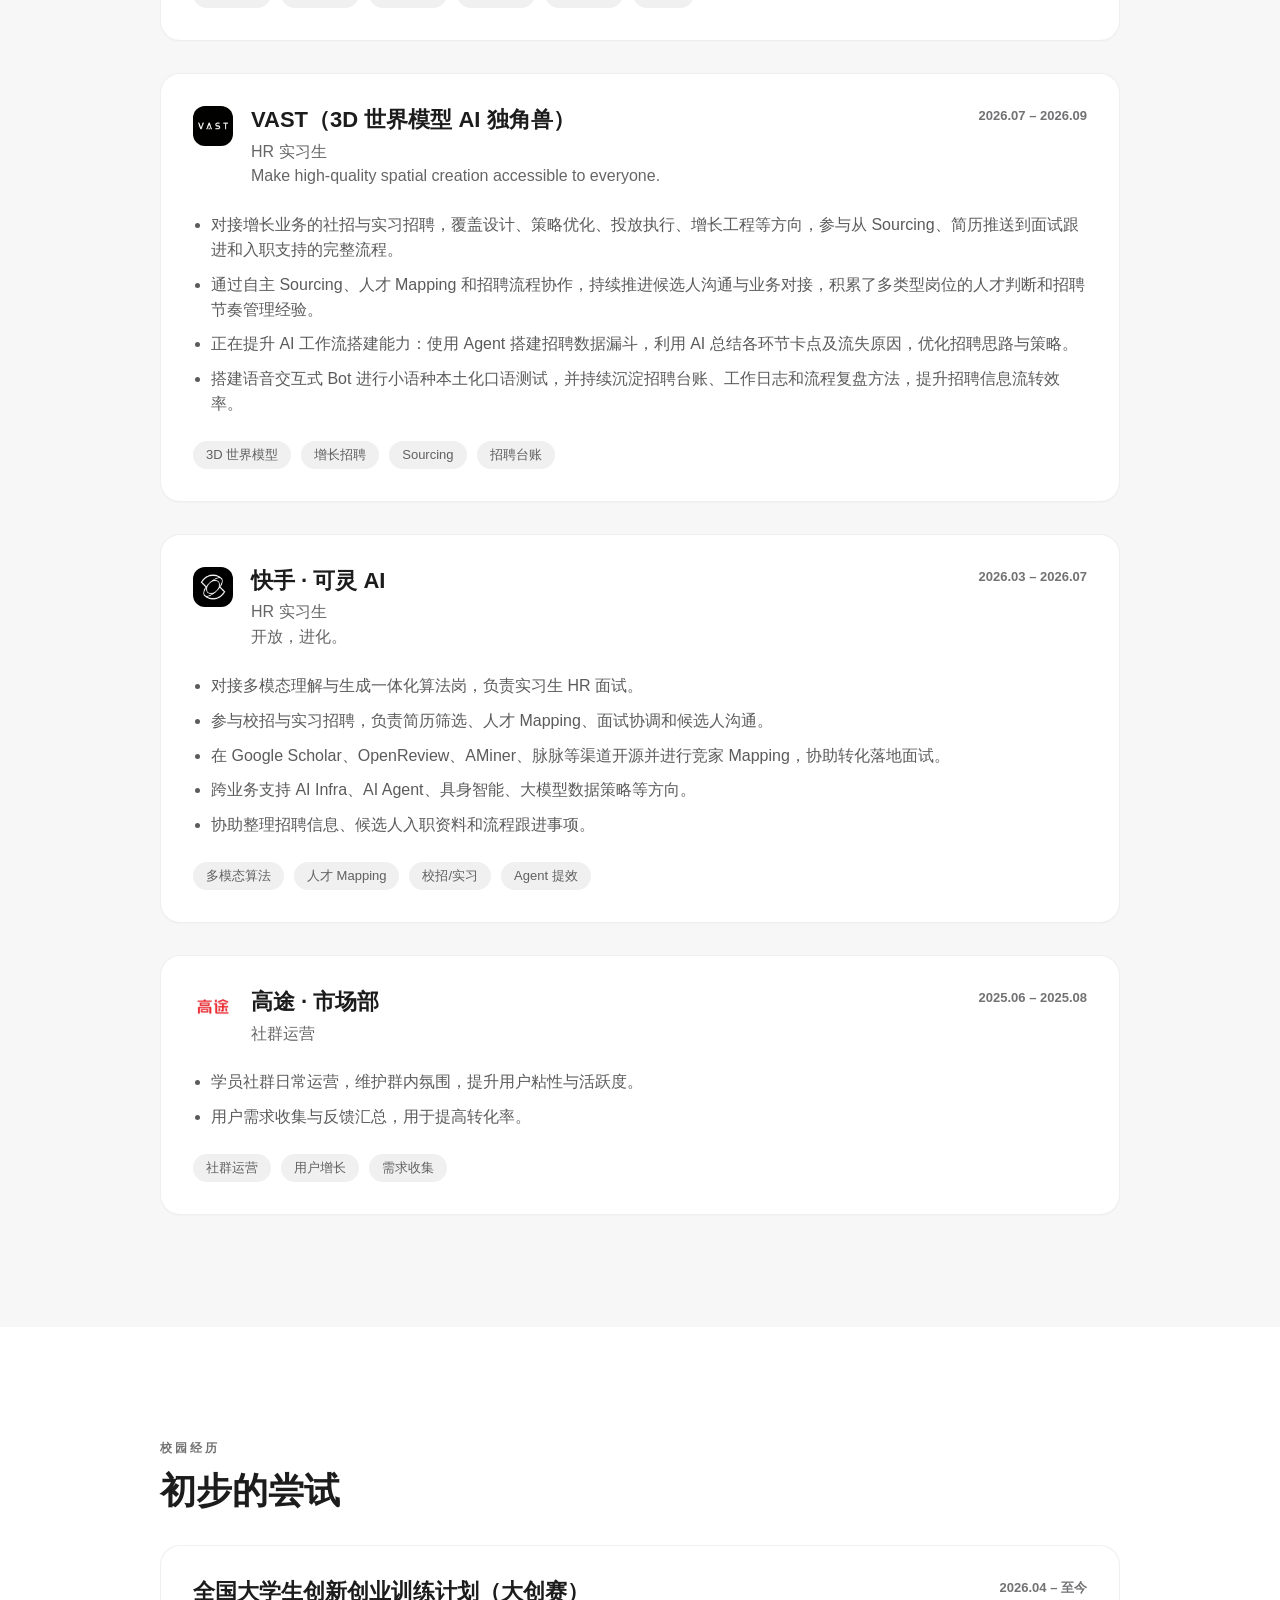
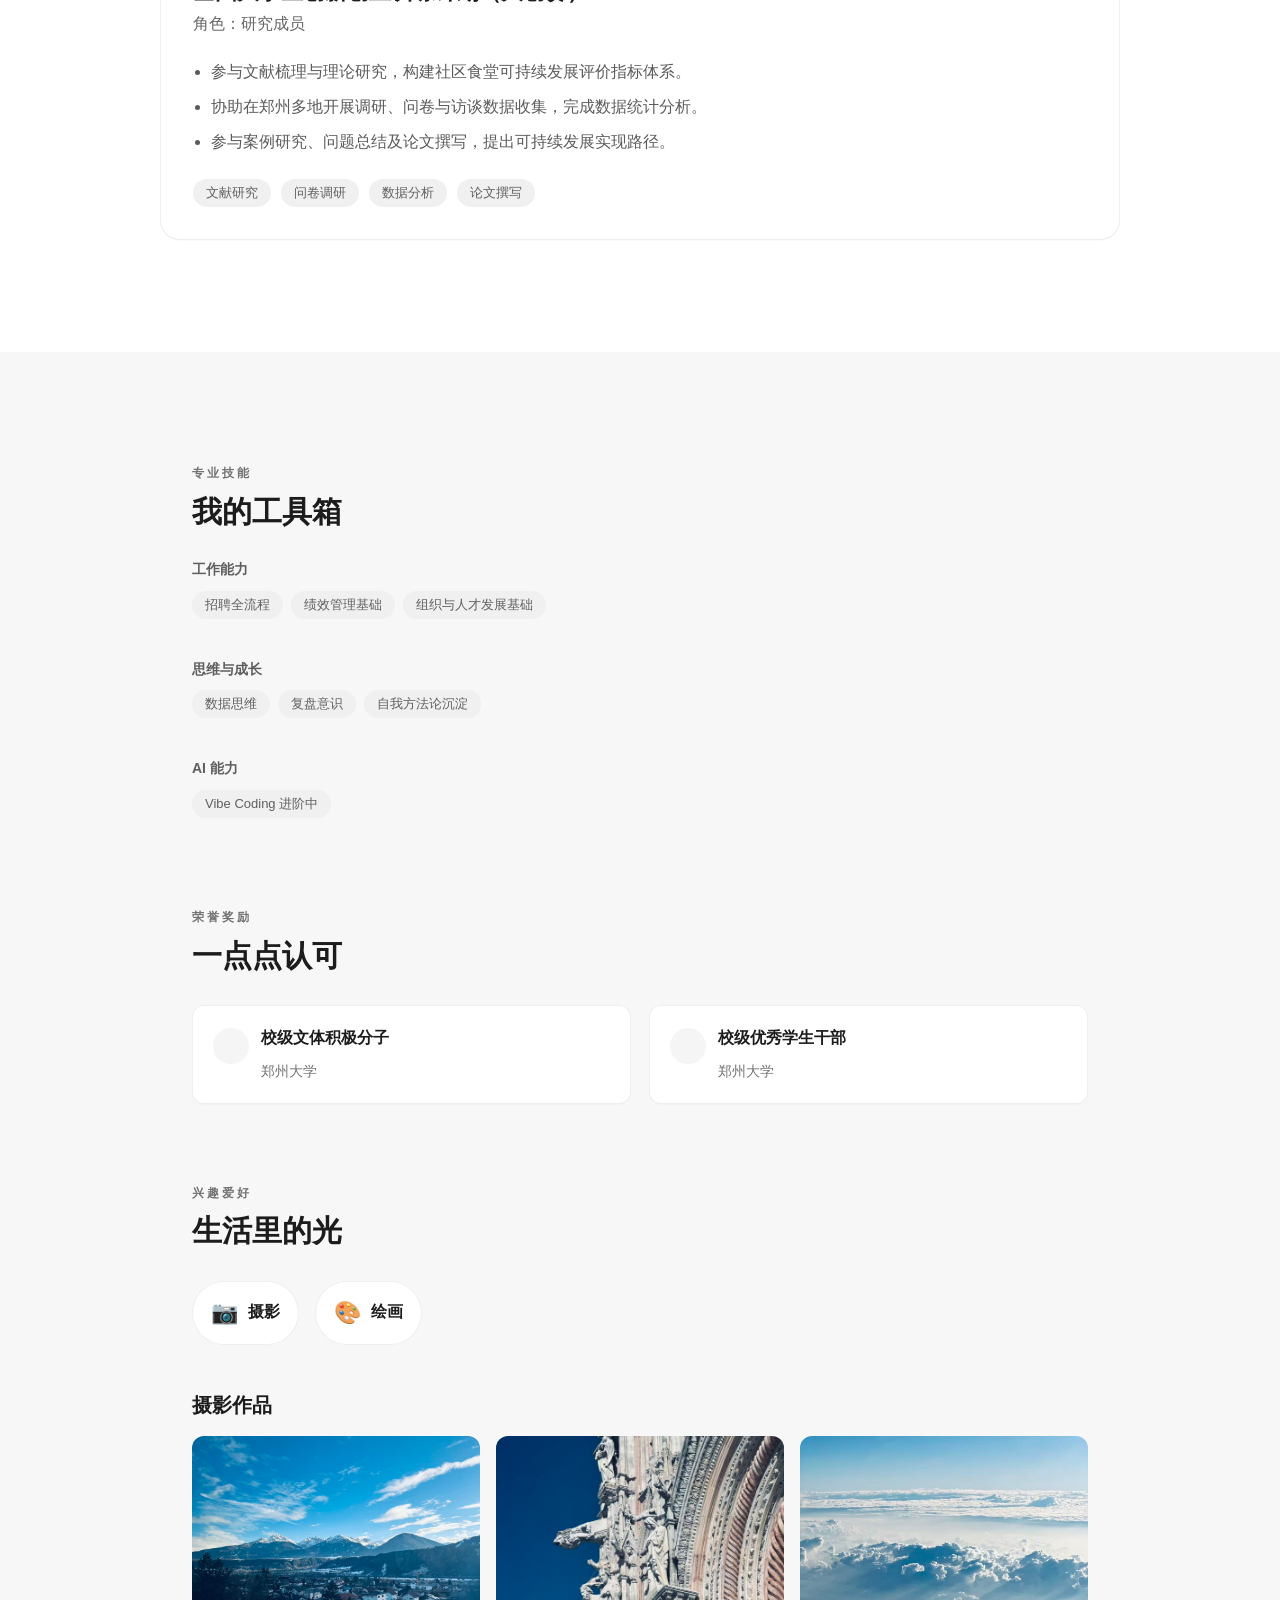
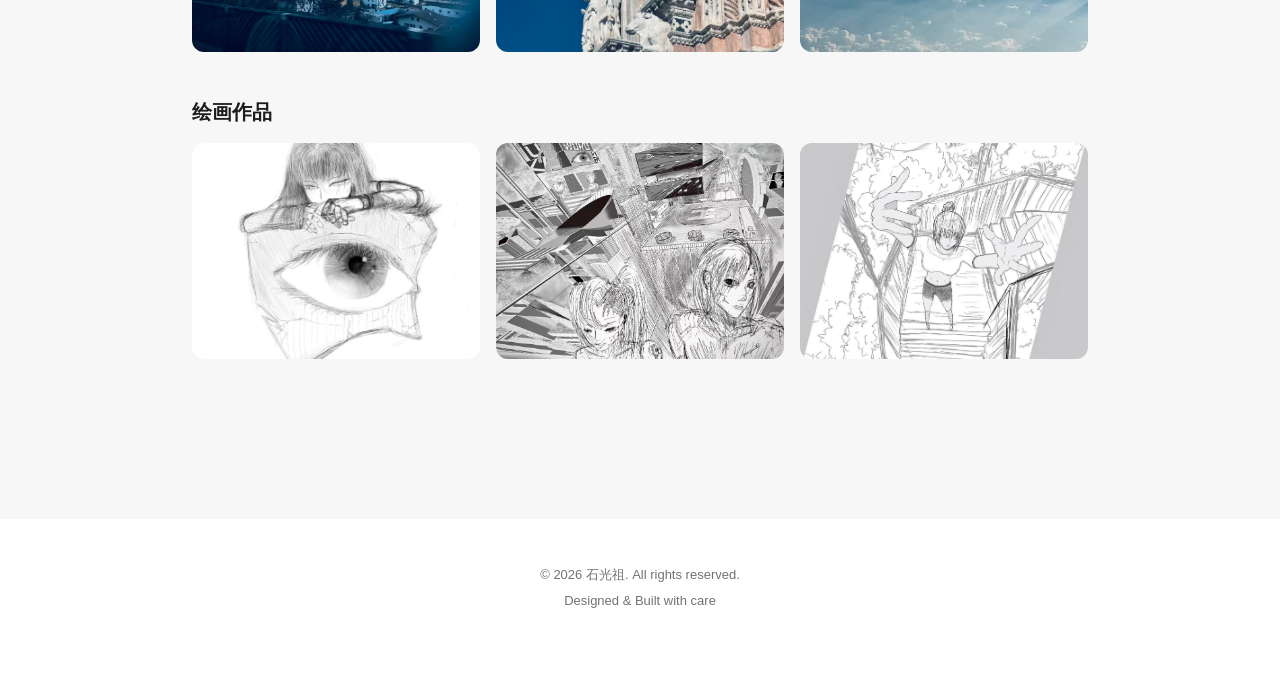
==== commit 9f0aa870: "Link SOP to original Feishu doc" ====
--- a/index.html
+++ b/index.html
@@ -179,7 +179,7 @@
                     <h3>HR实习生 · 通用工作SOP</h3>
                     <p>经过长期的实习实践，沉淀招聘实习中的工作方法论，覆盖 Sourcing、简历推送、面试跟进、Offer 沟通和入职跟进等环节。</p>
                     <div class="project-actions">
-                      <a class="project-link project-link-primary" href="./assets/skills/recruitment-intern-sop-original.md" target="_blank" rel="noopener">查看原稿</a>
+                      <a class="project-link project-link-primary" href="https://feishu.doubao.com/docx/MmXCdcn0IoXeADxtQg4cZmLRnpg" target="_blank" rel="noopener">查看原版飞书文档</a>
                     </div>
                   </article>
                 </div>
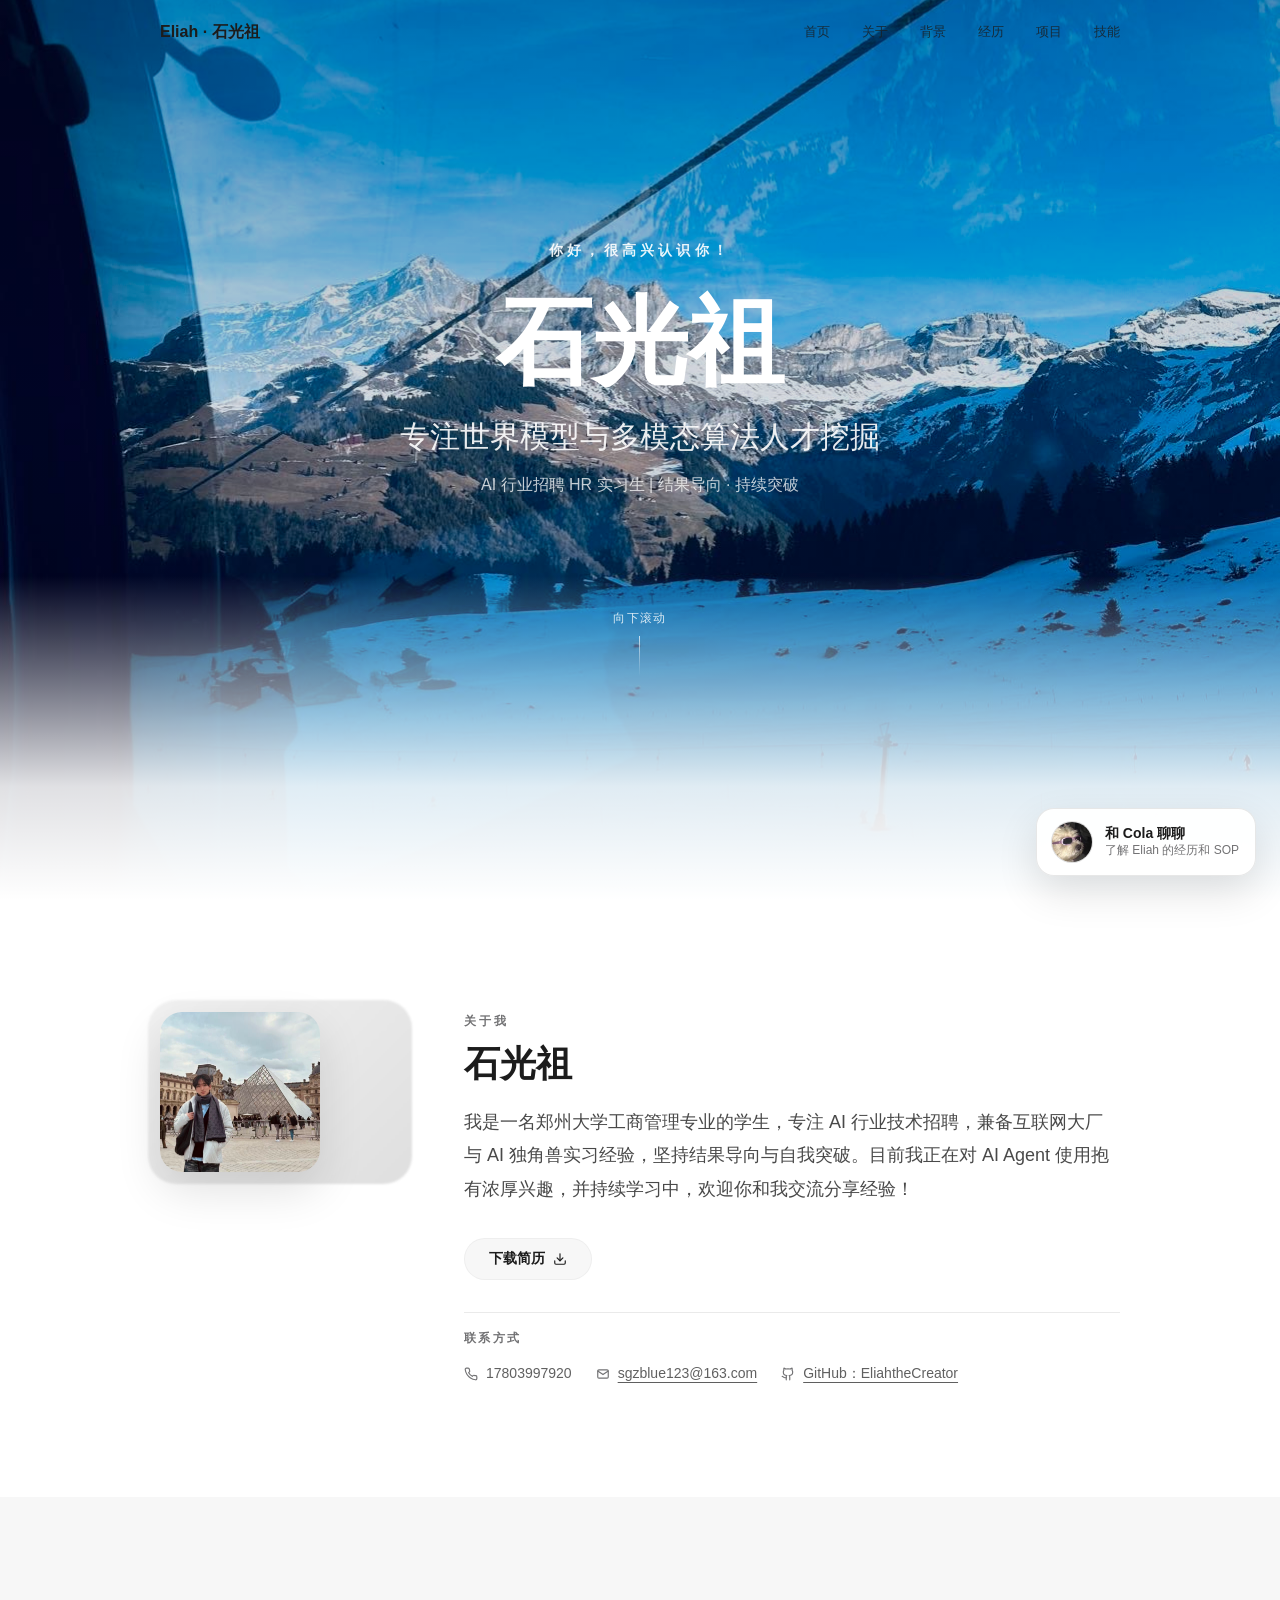
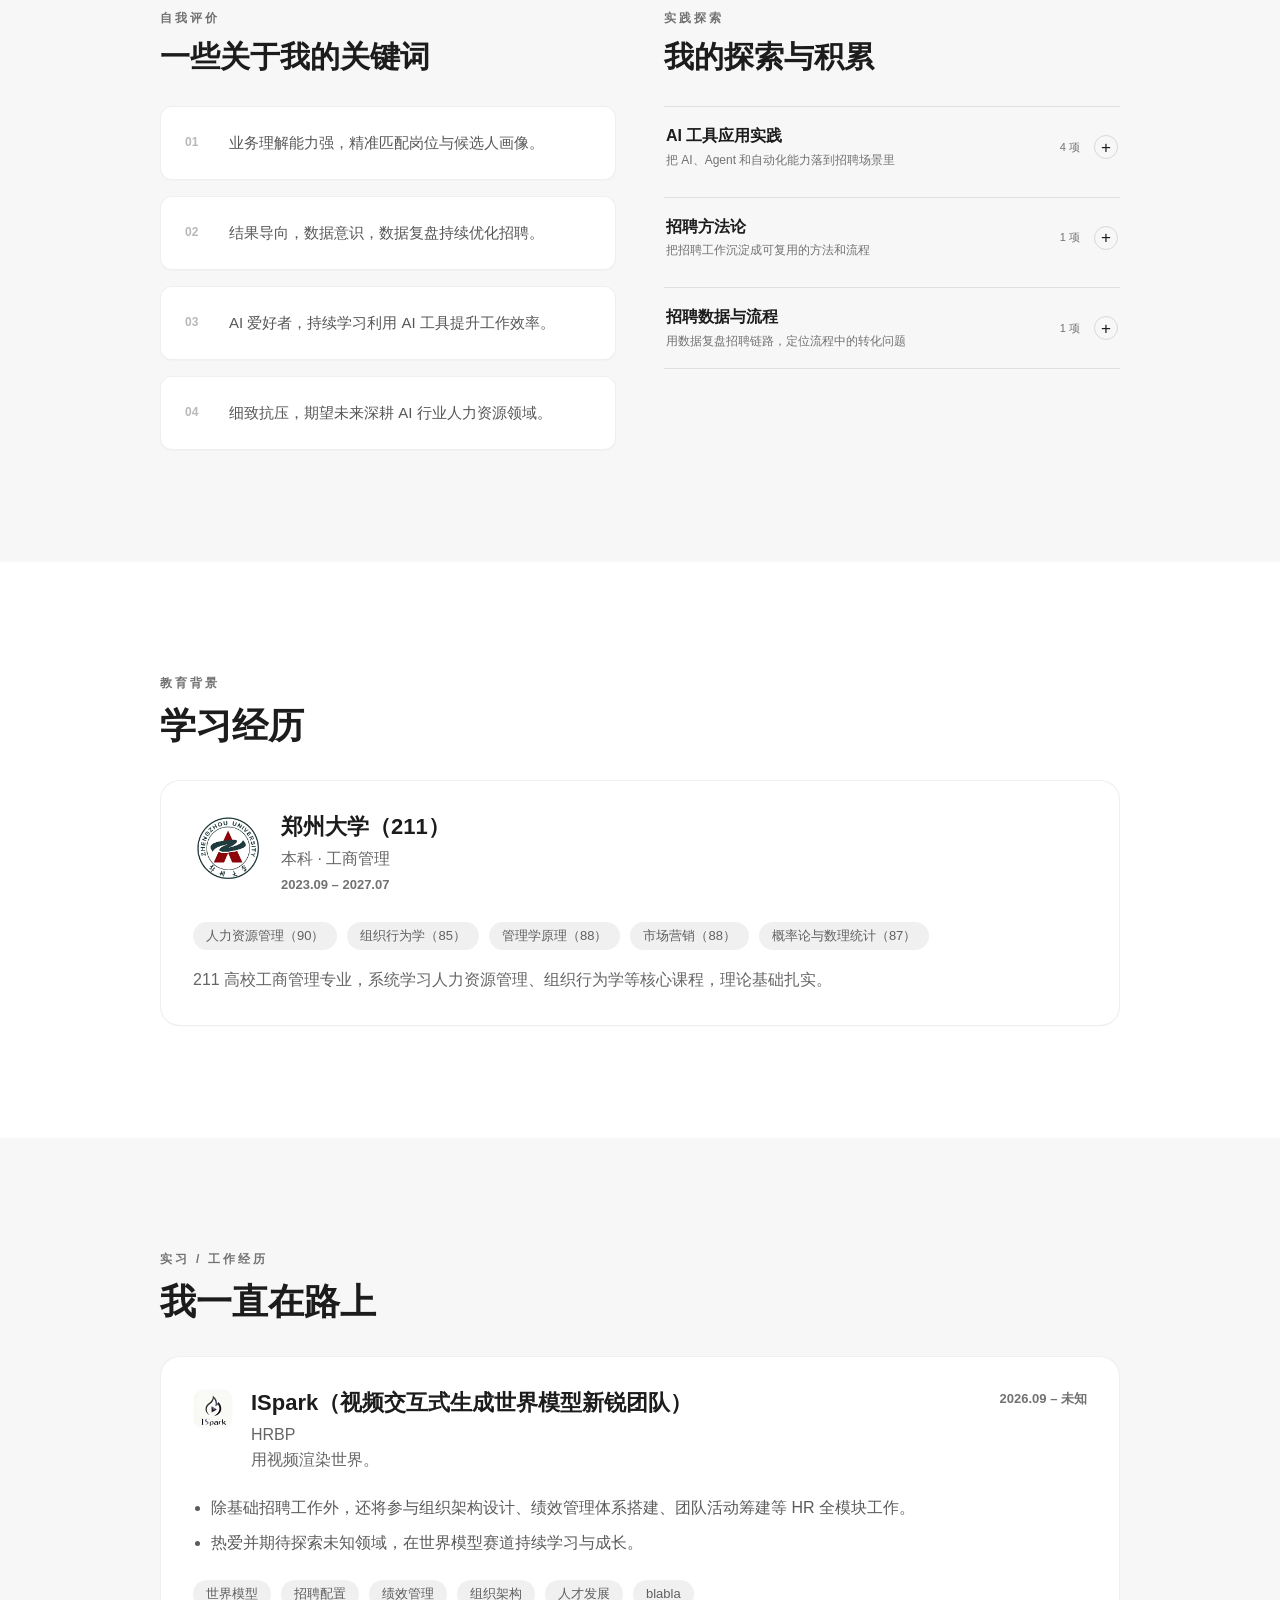
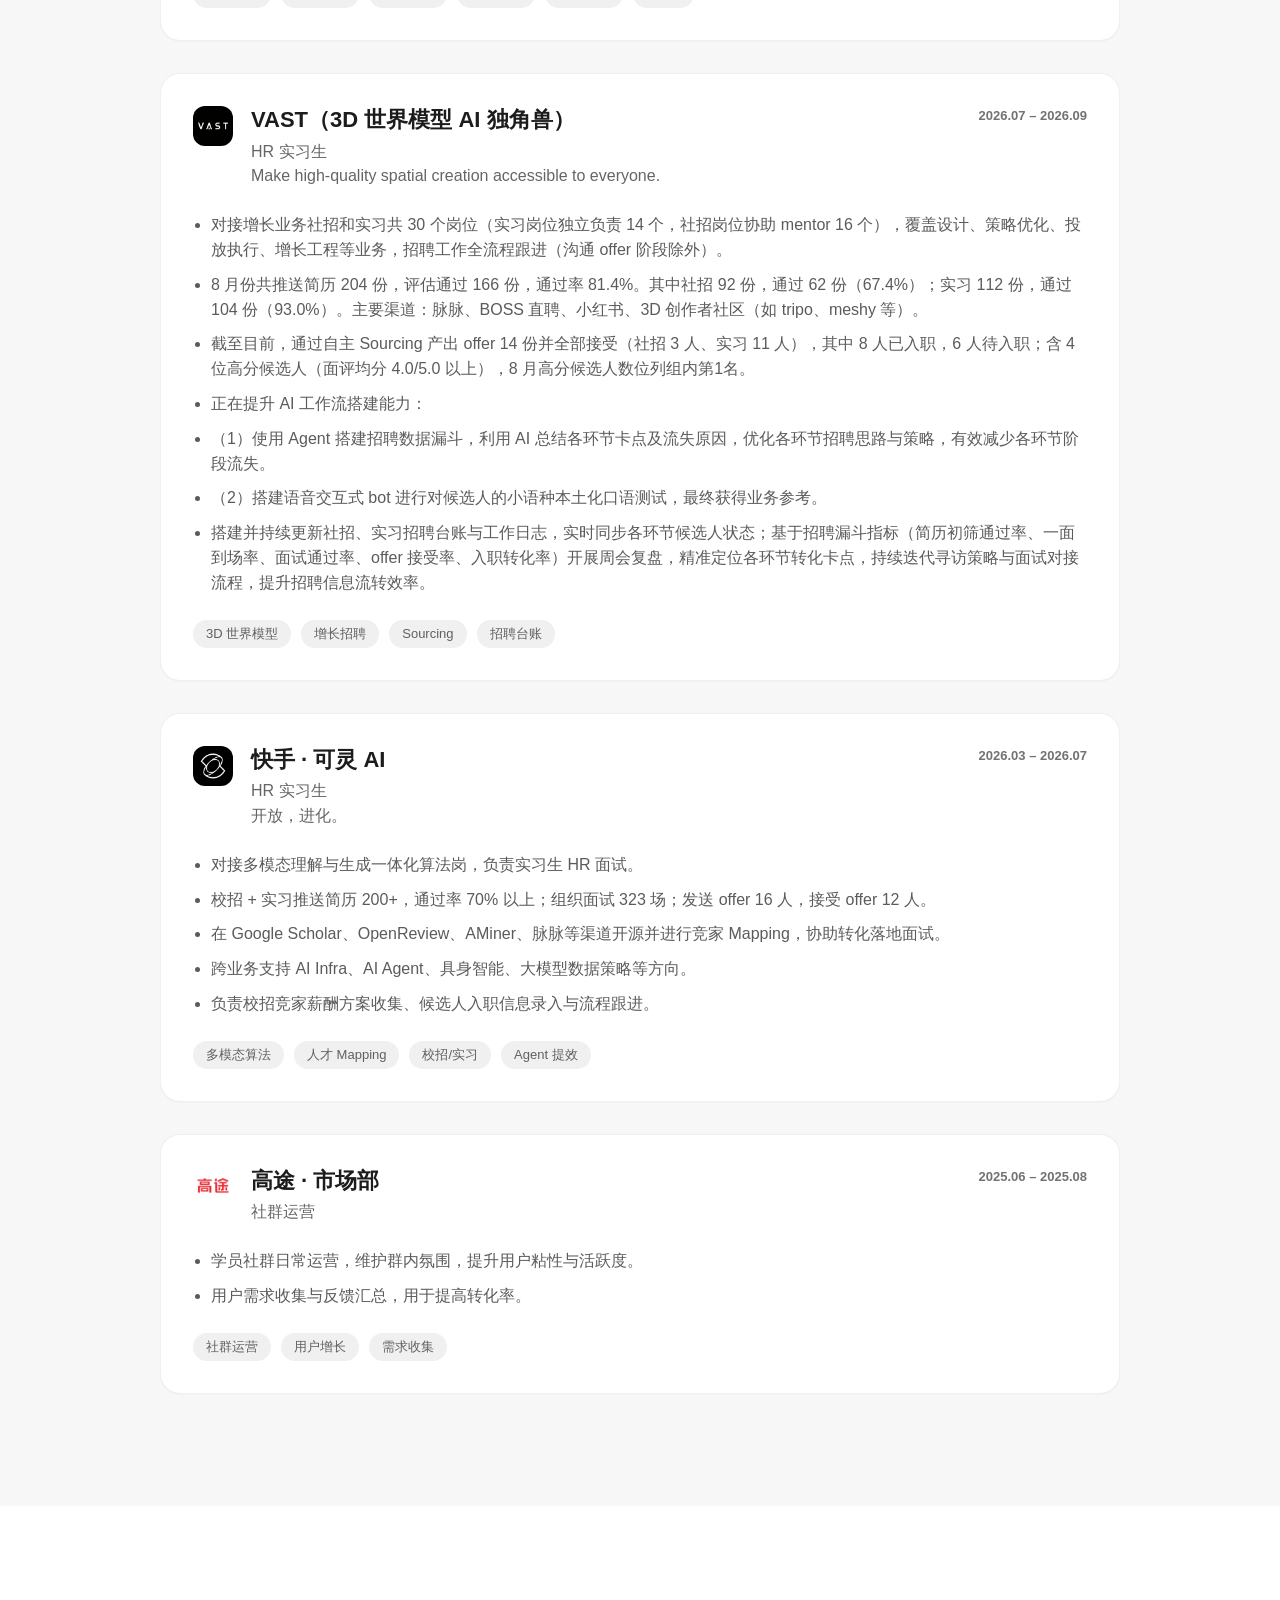
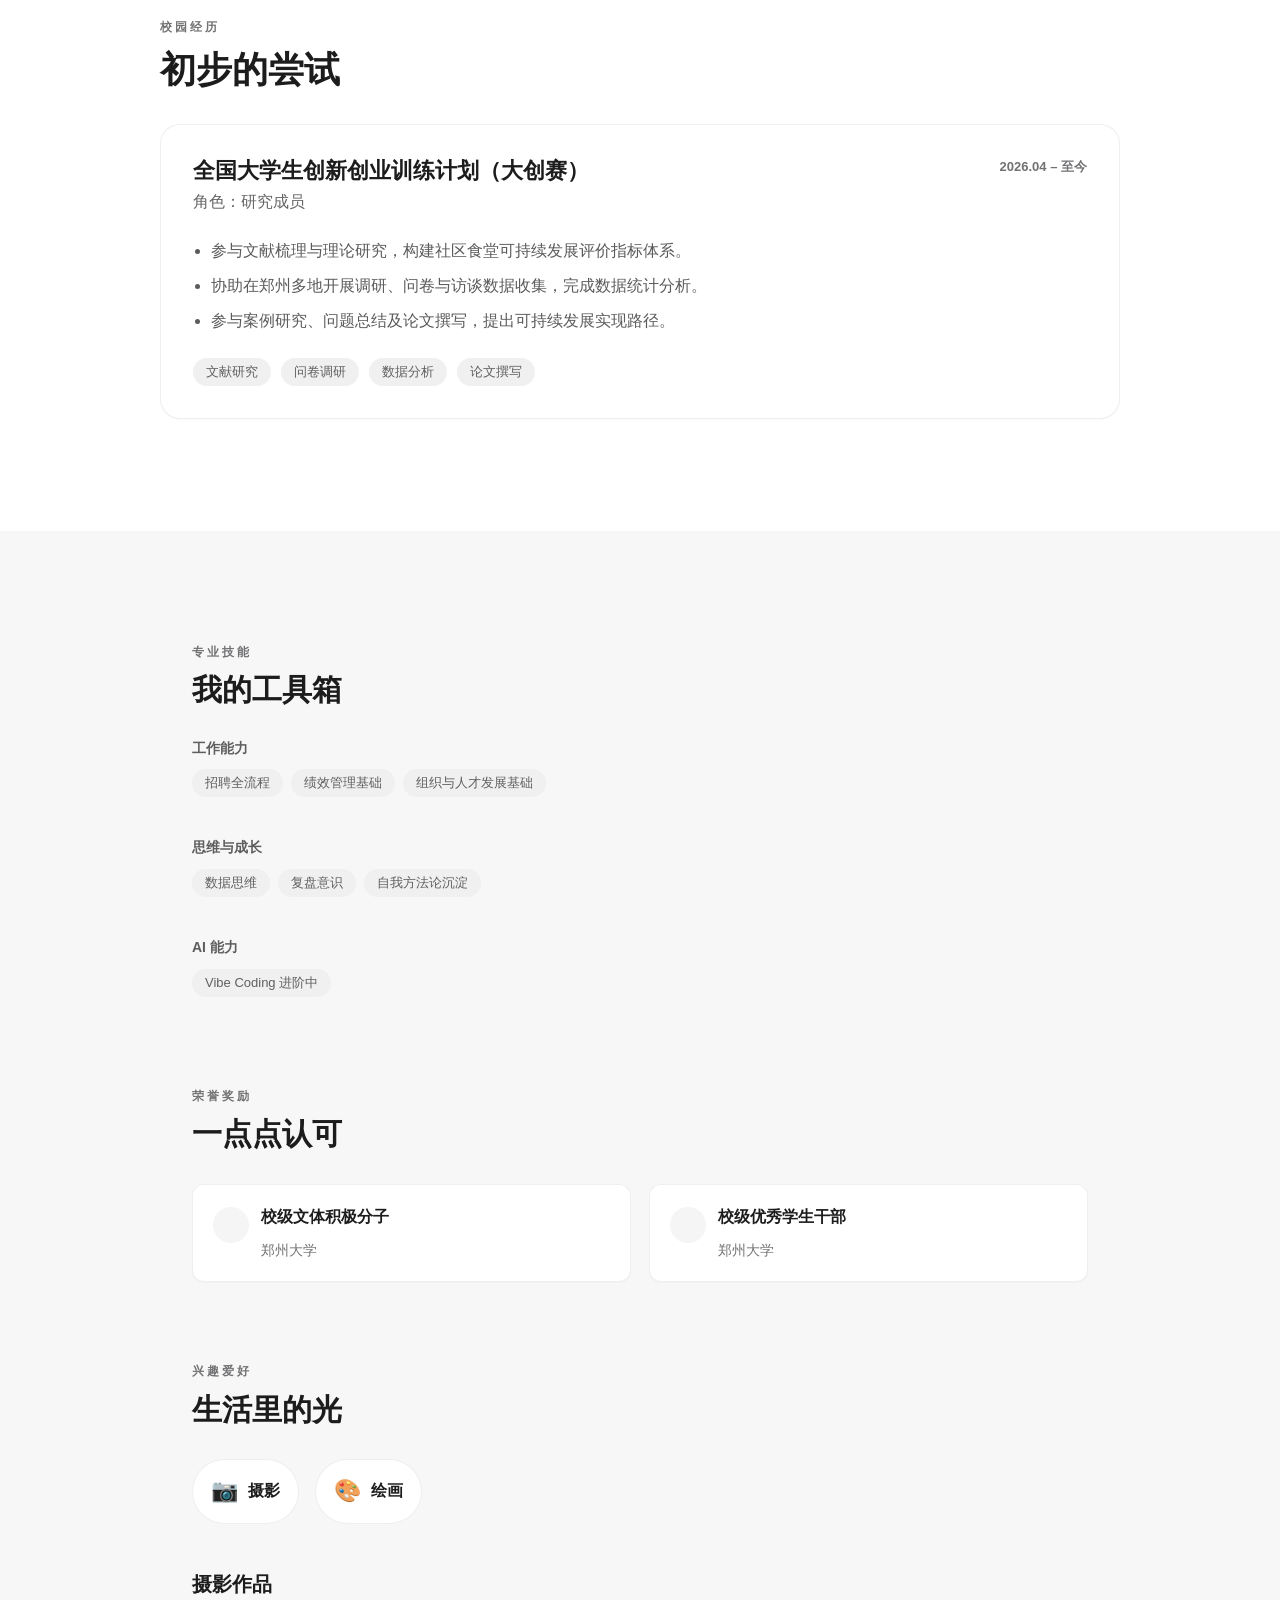
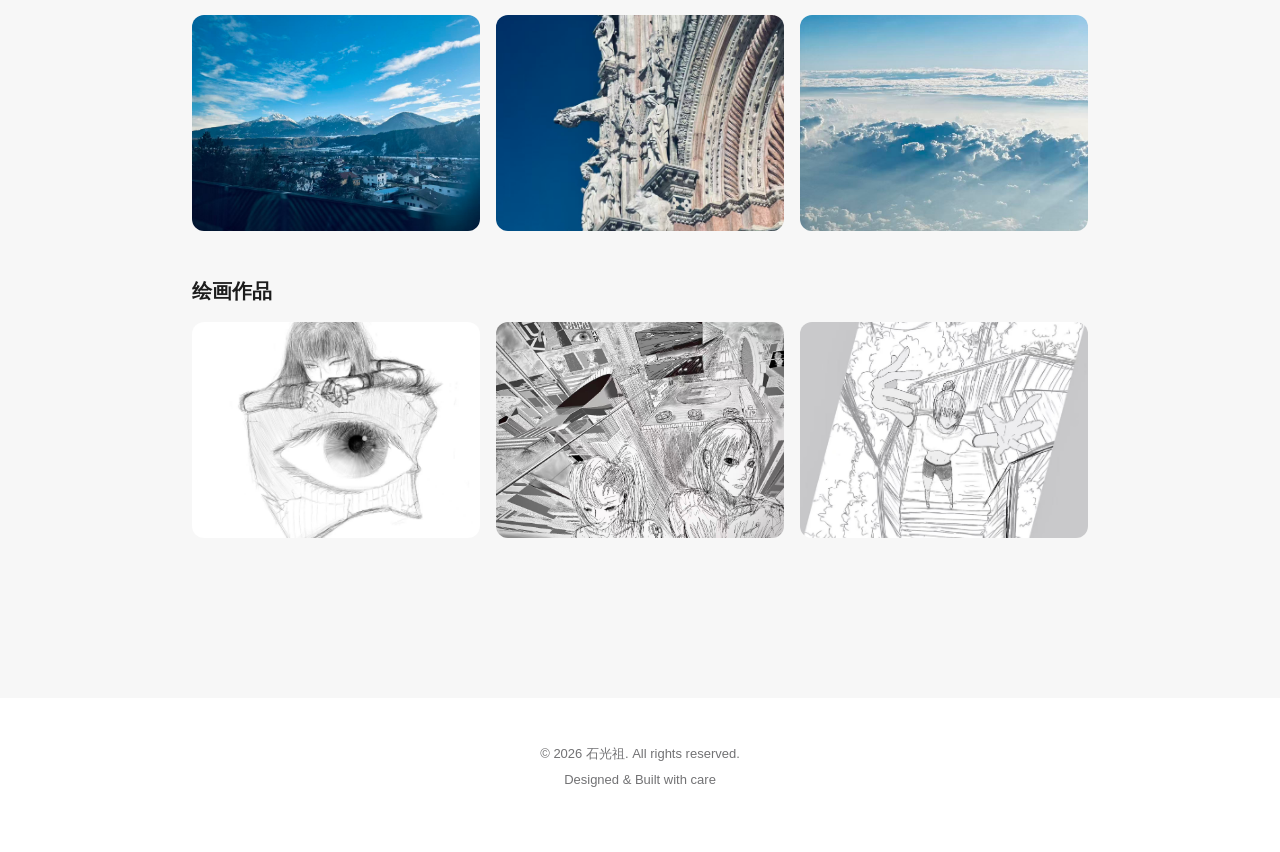
==== commit a570f189: "Restore detailed internship experience" ====
--- a/index.html
+++ b/index.html
@@ -179,7 +179,7 @@
                     <h3>HR实习生 · 通用工作SOP</h3>
                     <p>经过长期的实习实践，沉淀招聘实习中的工作方法论，覆盖 Sourcing、简历推送、面试跟进、Offer 沟通和入职跟进等环节。</p>
                     <div class="project-actions">
-                      <a class="project-link project-link-primary" href="https://feishu.doubao.com/docx/MmXCdcn0IoXeADxtQg4cZmLRnpg" target="_blank" rel="noopener">查看原版飞书文档</a>
+                      <a class="project-link project-link-primary" href="https://feishu.doubao.com/docx/MmXCdcn0IoXeADxtQg4cZmLRnpg" target="_blank" rel="noopener">查看原稿</a>
                     </div>
                   </article>
                 </div>
@@ -268,10 +268,13 @@
                 <time>2026.07 – 2026.09</time>
               </div>
               <ul>
-                <li>对接增长业务的社招与实习招聘，覆盖设计、策略优化、投放执行、增长工程等方向，参与从 Sourcing、简历推送到面试跟进和入职支持的完整流程。</li>
-                <li>通过自主 Sourcing、人才 Mapping 和招聘流程协作，持续推进候选人沟通与业务对接，积累了多类型岗位的人才判断和招聘节奏管理经验。</li>
-                <li>正在提升 AI 工作流搭建能力：使用 Agent 搭建招聘数据漏斗，利用 AI 总结各环节卡点及流失原因，优化招聘思路与策略。</li>
-                <li>搭建语音交互式 Bot 进行小语种本土化口语测试，并持续沉淀招聘台账、工作日志和流程复盘方法，提升招聘信息流转效率。</li>
+                <li>对接增长业务社招和实习共 30 个岗位（实习岗位独立负责 14 个，社招岗位协助 mentor 16 个），覆盖设计、策略优化、投放执行、增长工程等业务，招聘工作全流程跟进（沟通 offer 阶段除外）。</li>
+                <li>8 月份共推送简历 204 份，评估通过 166 份，通过率 81.4%。其中社招 92 份，通过 62 份（67.4%）；实习 112 份，通过 104 份（93.0%）。主要渠道：脉脉、BOSS 直聘、小红书、3D 创作者社区（如 tripo、meshy 等）。</li>
+                <li>截至目前，通过自主 Sourcing 产出 offer 14 份并全部接受（社招 3 人、实习 11 人），其中 8 人已入职，6 人待入职；含 4 位高分候选人（面评均分 4.0/5.0 以上），8 月高分候选人数位列组内第1名。</li>
+                <li>正在提升 AI 工作流搭建能力：</li>
+                <li>（1）使用 Agent 搭建招聘数据漏斗，利用 AI 总结各环节卡点及流失原因，优化各环节招聘思路与策略，有效减少各环节阶段流失。</li>
+                <li>（2）搭建语音交互式 bot 进行对候选人的小语种本土化口语测试，最终获得业务参考。</li>
+                <li>搭建并持续更新社招、实习招聘台账与工作日志，实时同步各环节候选人状态；基于招聘漏斗指标（简历初筛通过率、一面到场率、面试通过率、offer 接受率、入职转化率）开展周会复盘，精准定位各环节转化卡点，持续迭代寻访策略与面试对接流程，提升招聘信息流转效率。</li>
               </ul>
               <div class="tags"><span>3D 世界模型</span><span>增长招聘</span><span>Sourcing</span><span>招聘台账</span></div>
             </article>
@@ -288,10 +291,10 @@
               </div>
               <ul>
                 <li>对接多模态理解与生成一体化算法岗，负责实习生 HR 面试。</li>
-                <li>参与校招与实习招聘，负责简历筛选、人才 Mapping、面试协调和候选人沟通。</li>
+                <li>校招 + 实习推送简历 200+，通过率 70% 以上；组织面试 323 场；发送 offer 16 人，接受 offer 12 人。</li>
                 <li>在 Google Scholar、OpenReview、AMiner、脉脉等渠道开源并进行竞家 Mapping，协助转化落地面试。</li>
                 <li>跨业务支持 AI Infra、AI Agent、具身智能、大模型数据策略等方向。</li>
-                <li>协助整理招聘信息、候选人入职资料和流程跟进事项。</li>
+                <li>负责校招竞家薪酬方案收集、候选人入职信息录入与流程跟进。</li>
               </ul>
               <div class="tags"><span>多模态算法</span><span>人才 Mapping</span><span>校招/实习</span><span>Agent 提效</span></div>
             </article>
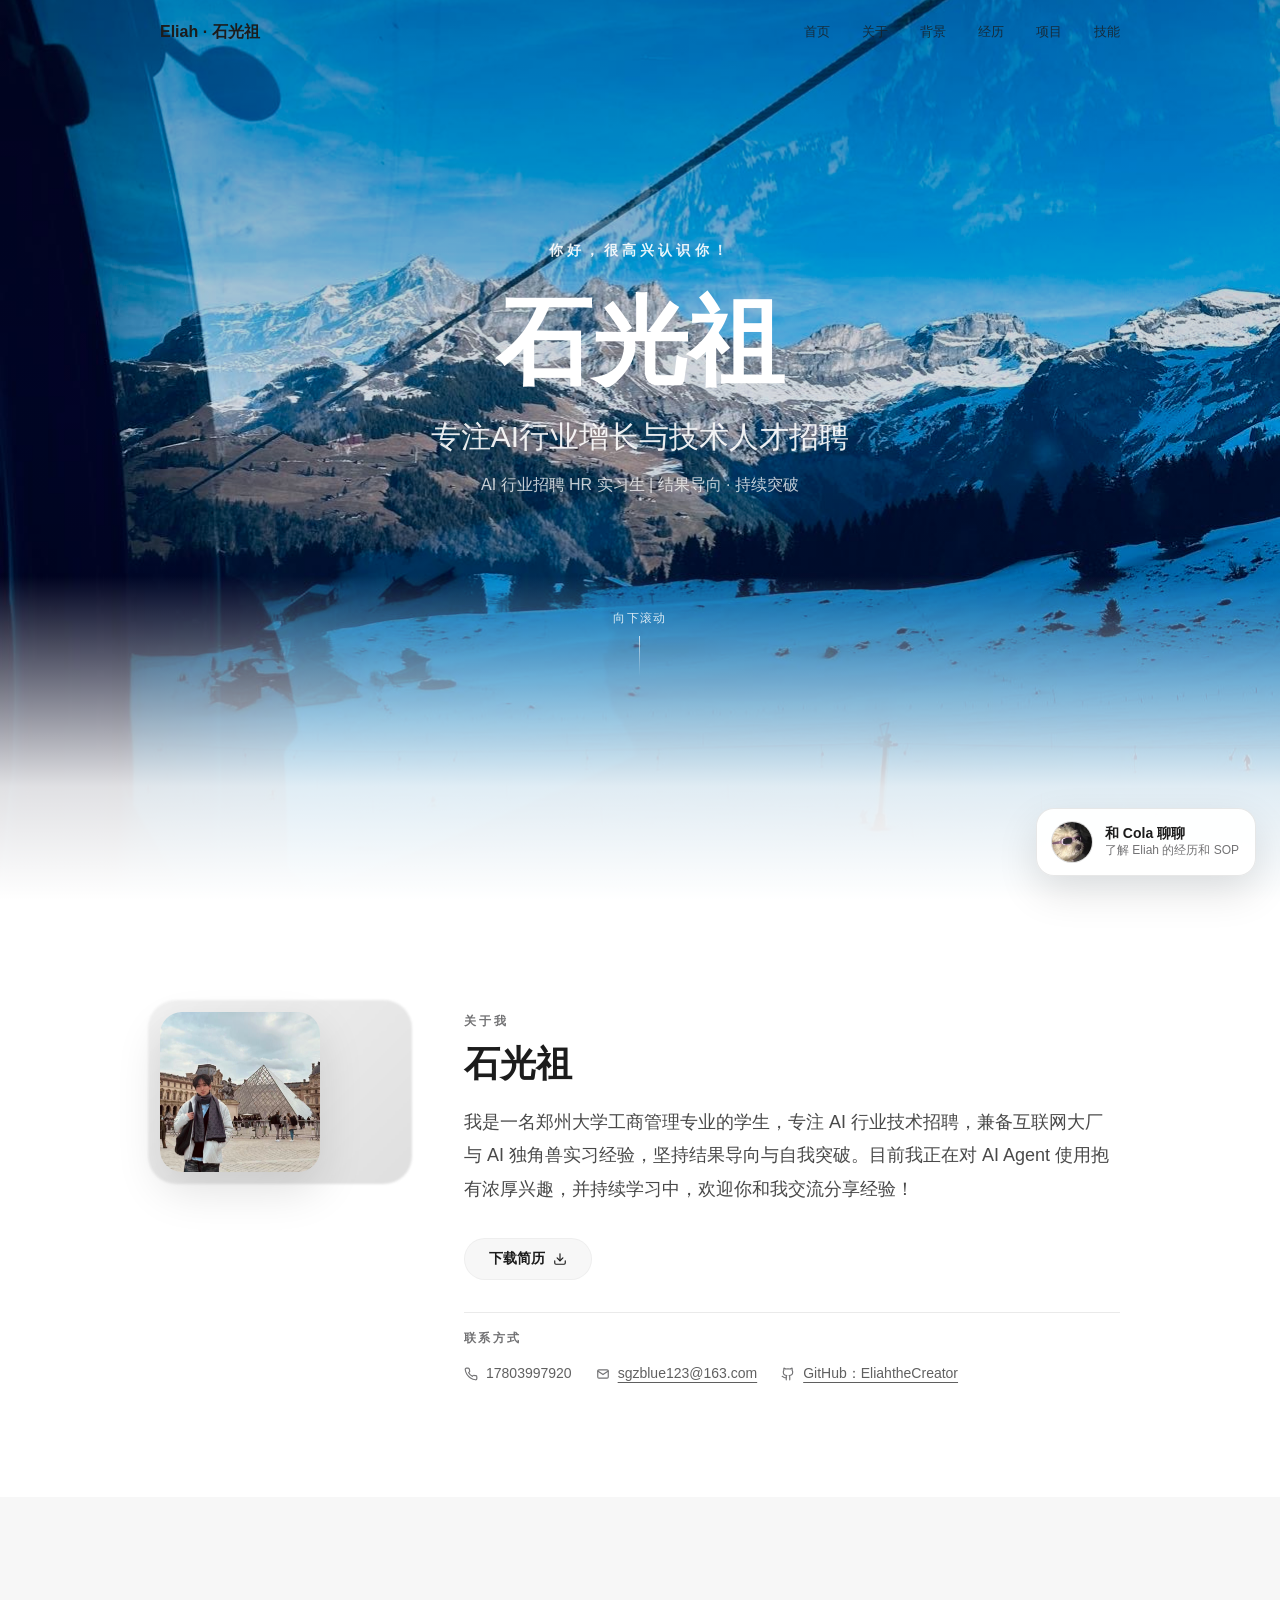
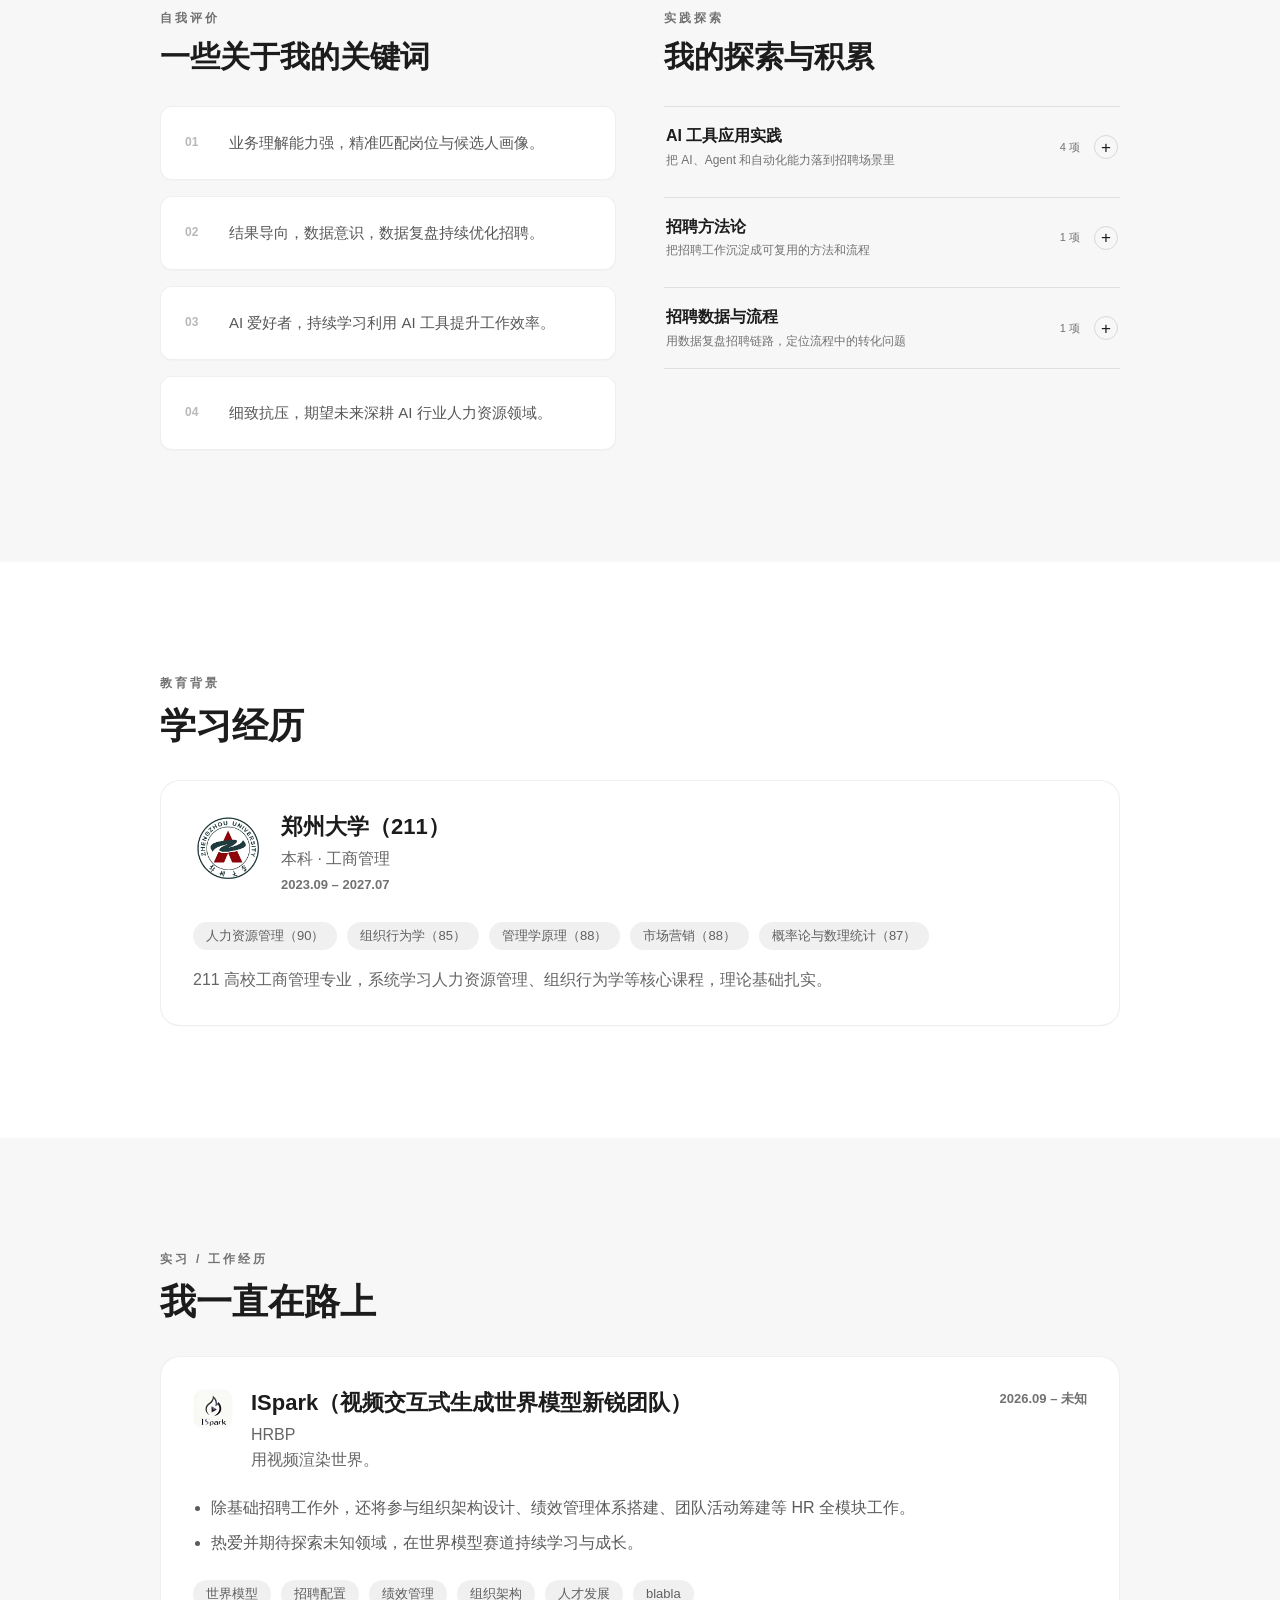
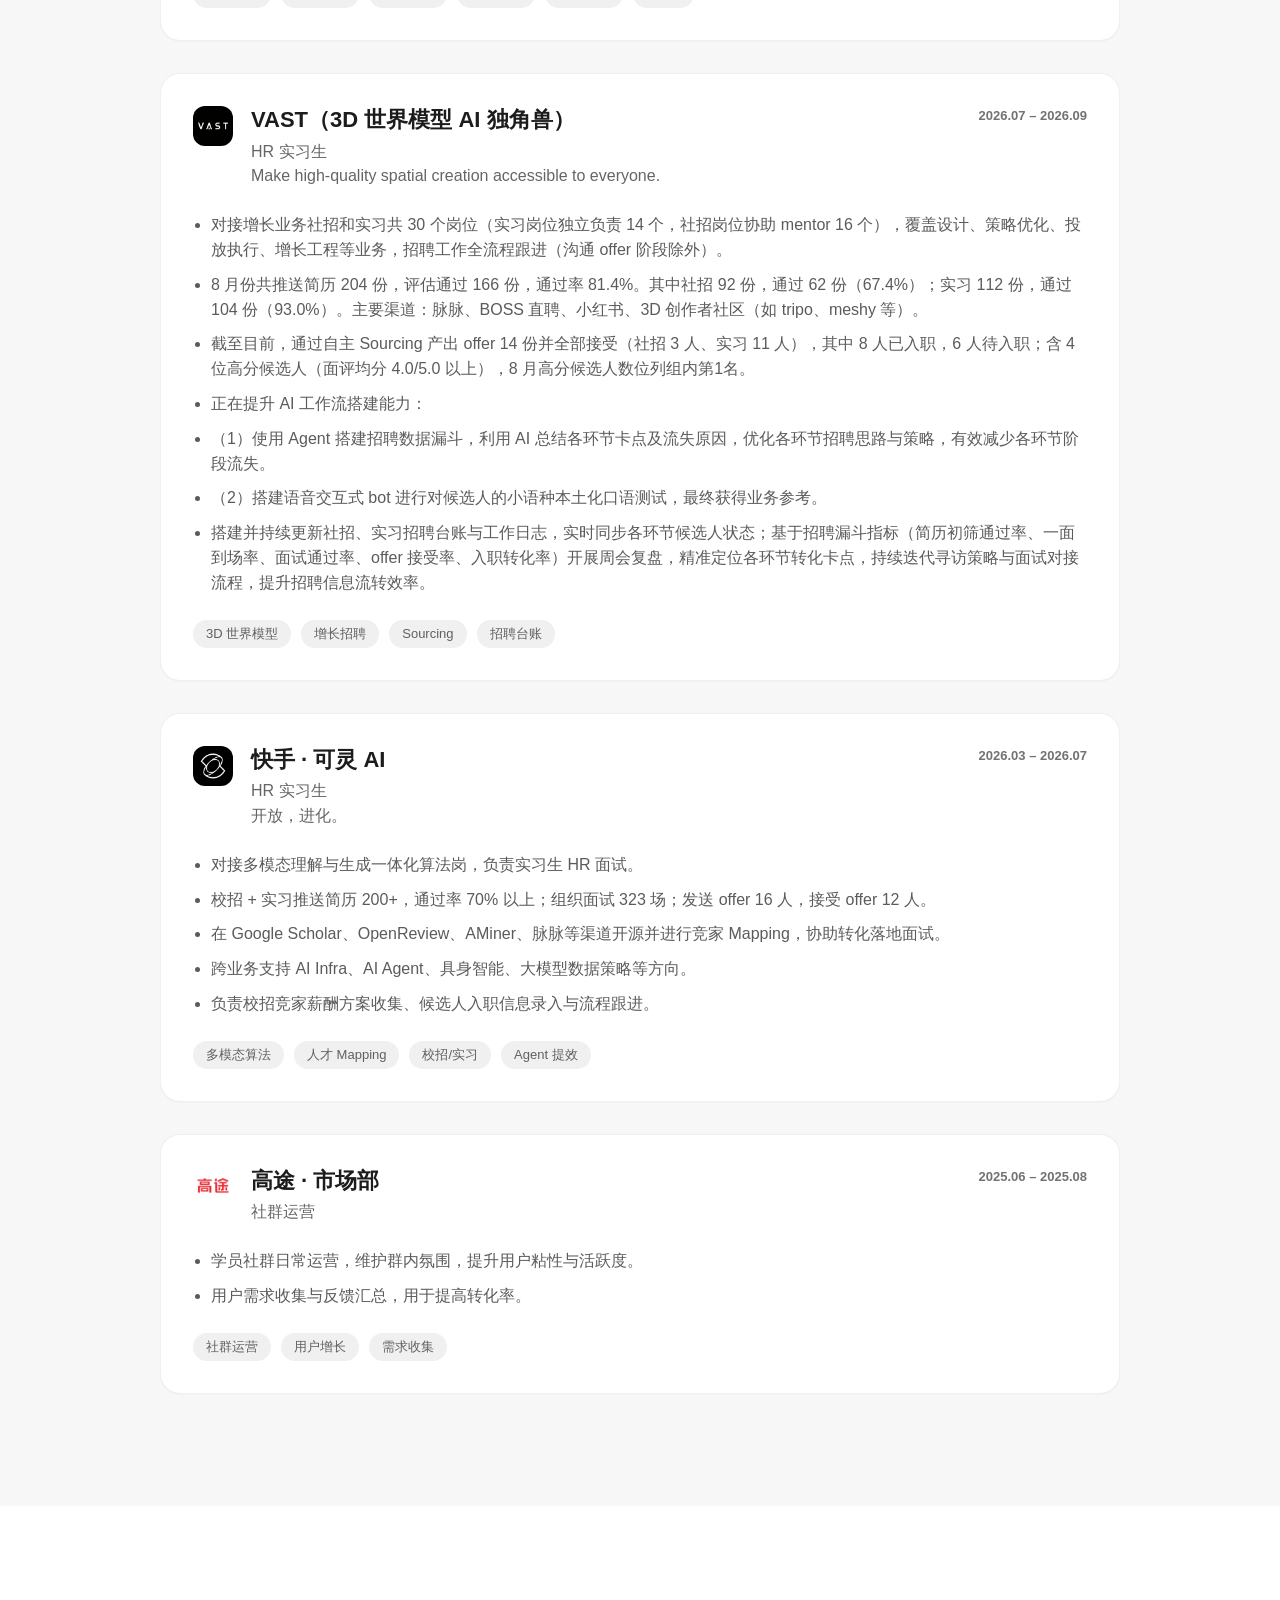
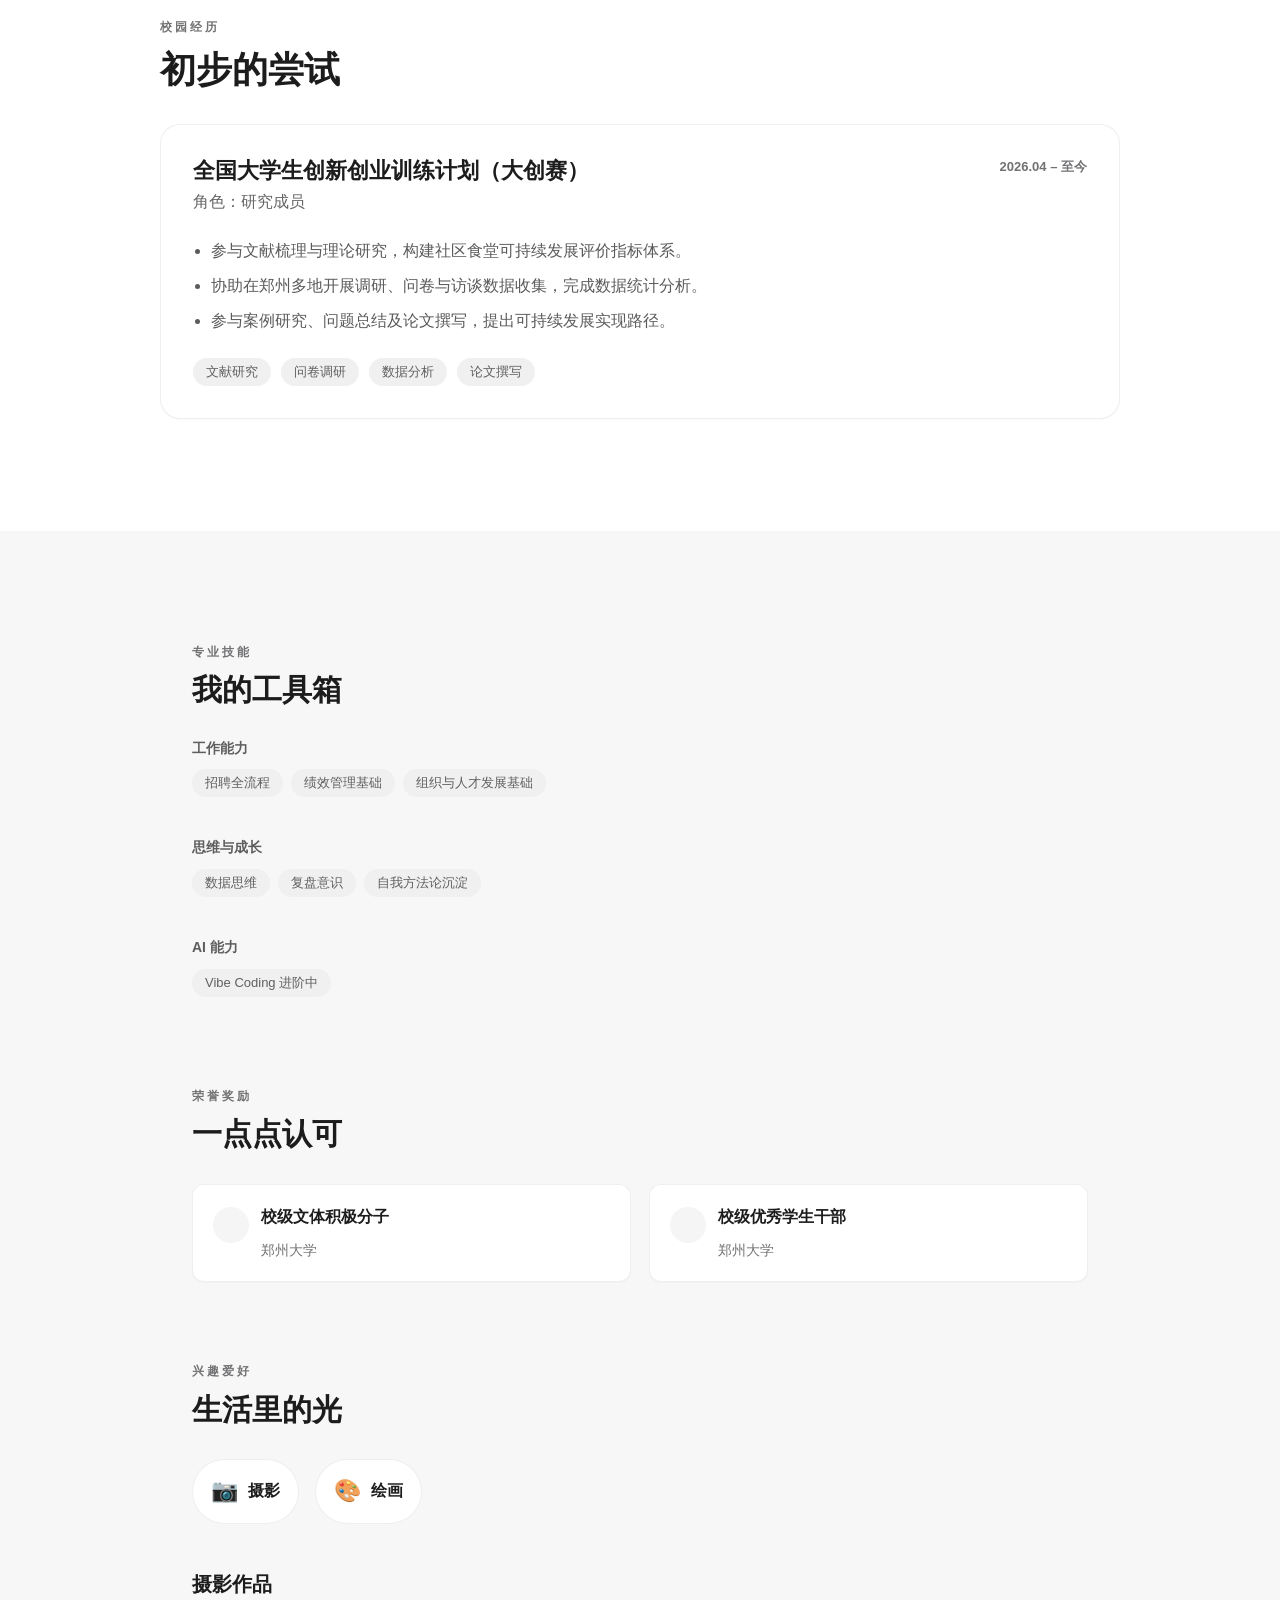
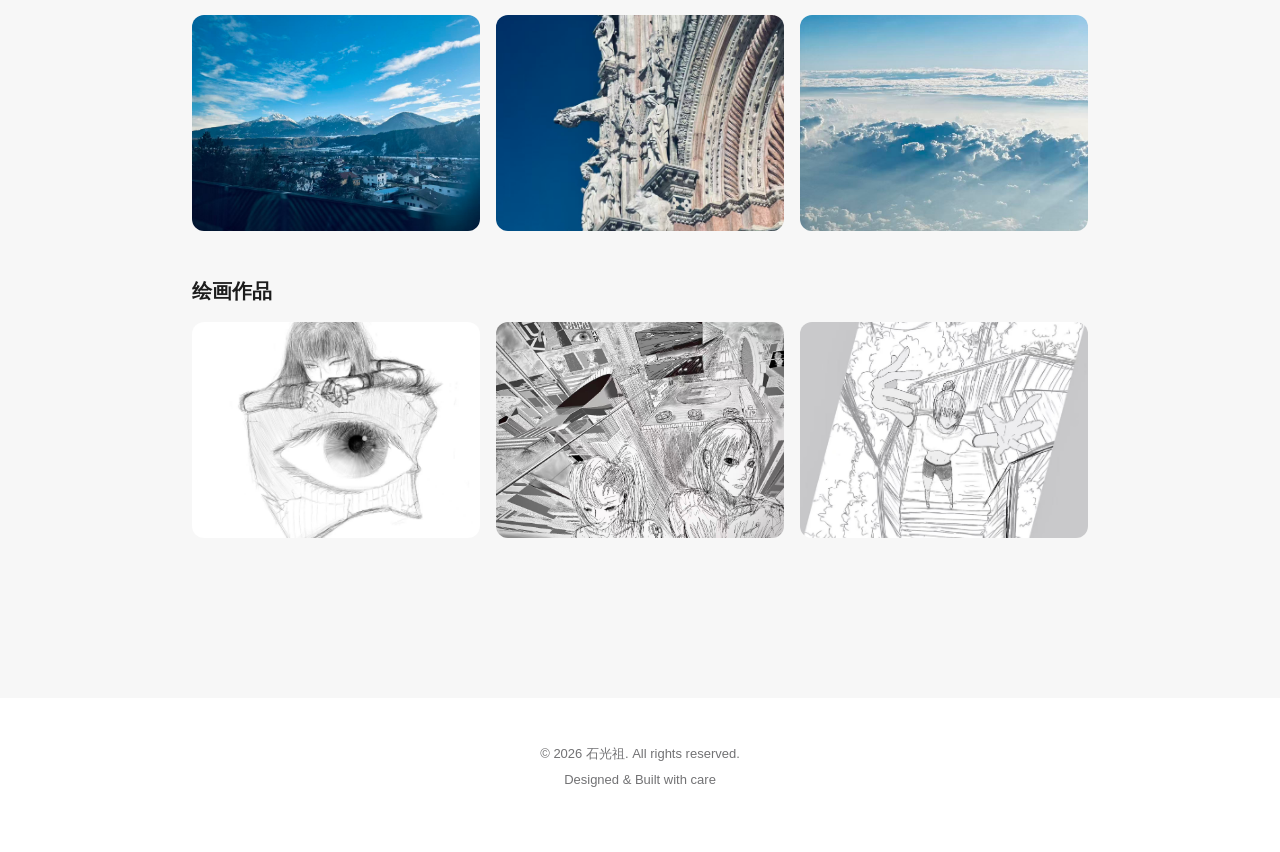
==== commit a1a8df2b: "Update homepage focus statement" ====
--- a/index.html
+++ b/index.html
@@ -6,7 +6,7 @@
     <title>Eliah's Here</title>
     <meta
       name="description"
-      content="石光祖的个人主页，专注世界模型与多模态算法人才挖掘。"
+      content="石光祖的个人主页，专注AI行业增长与技术人才招聘。"
     />
     <link rel="icon" href="./assets/cola.jpg" />
     <link rel="stylesheet" href="./styles.css" />
@@ -47,7 +47,7 @@
         <div class="hero-content reveal">
           <p class="eyebrow hero-eyebrow">你好，很高兴认识你！</p>
           <h1>石光祖</h1>
-          <p class="hero-title">专注世界模型与多模态算法人才挖掘</p>
+          <p class="hero-title">专注AI行业增长与技术人才招聘</p>
           <p class="hero-subtitle">AI 行业招聘 HR 实习生 | 结果导向 · 持续突破</p>
           <a class="scroll-link" href="#about">
             <span>向下滚动</span>
@@ -72,7 +72,7 @@
             <p class="lead">
               我是一名郑州大学工商管理专业的学生，专注 AI 行业技术招聘，兼备互联网大厂与 AI 独角兽实习经验，坚持结果导向与自我突破。目前我正在对 AI Agent 使用抱有浓厚兴趣，并持续学习中，欢迎你和我交流分享经验！
             </p>
-            <a class="pill-button" href="https://4kuanfyra3sgm.feishuapp.com/app/app_17c2zdtcdy4/resume.pdf">
+            <a class="pill-button" href="./assets/resume.pdf" target="_blank" rel="noopener">
               下载简历
               <svg viewBox="0 0 24 24" aria-hidden="true"><path d="M21 15v4a2 2 0 0 1-2 2H5a2 2 0 0 1-2-2v-4"/><path d="M7 10l5 5 5-5"/><path d="M12 15V3"/></svg>
             </a>
